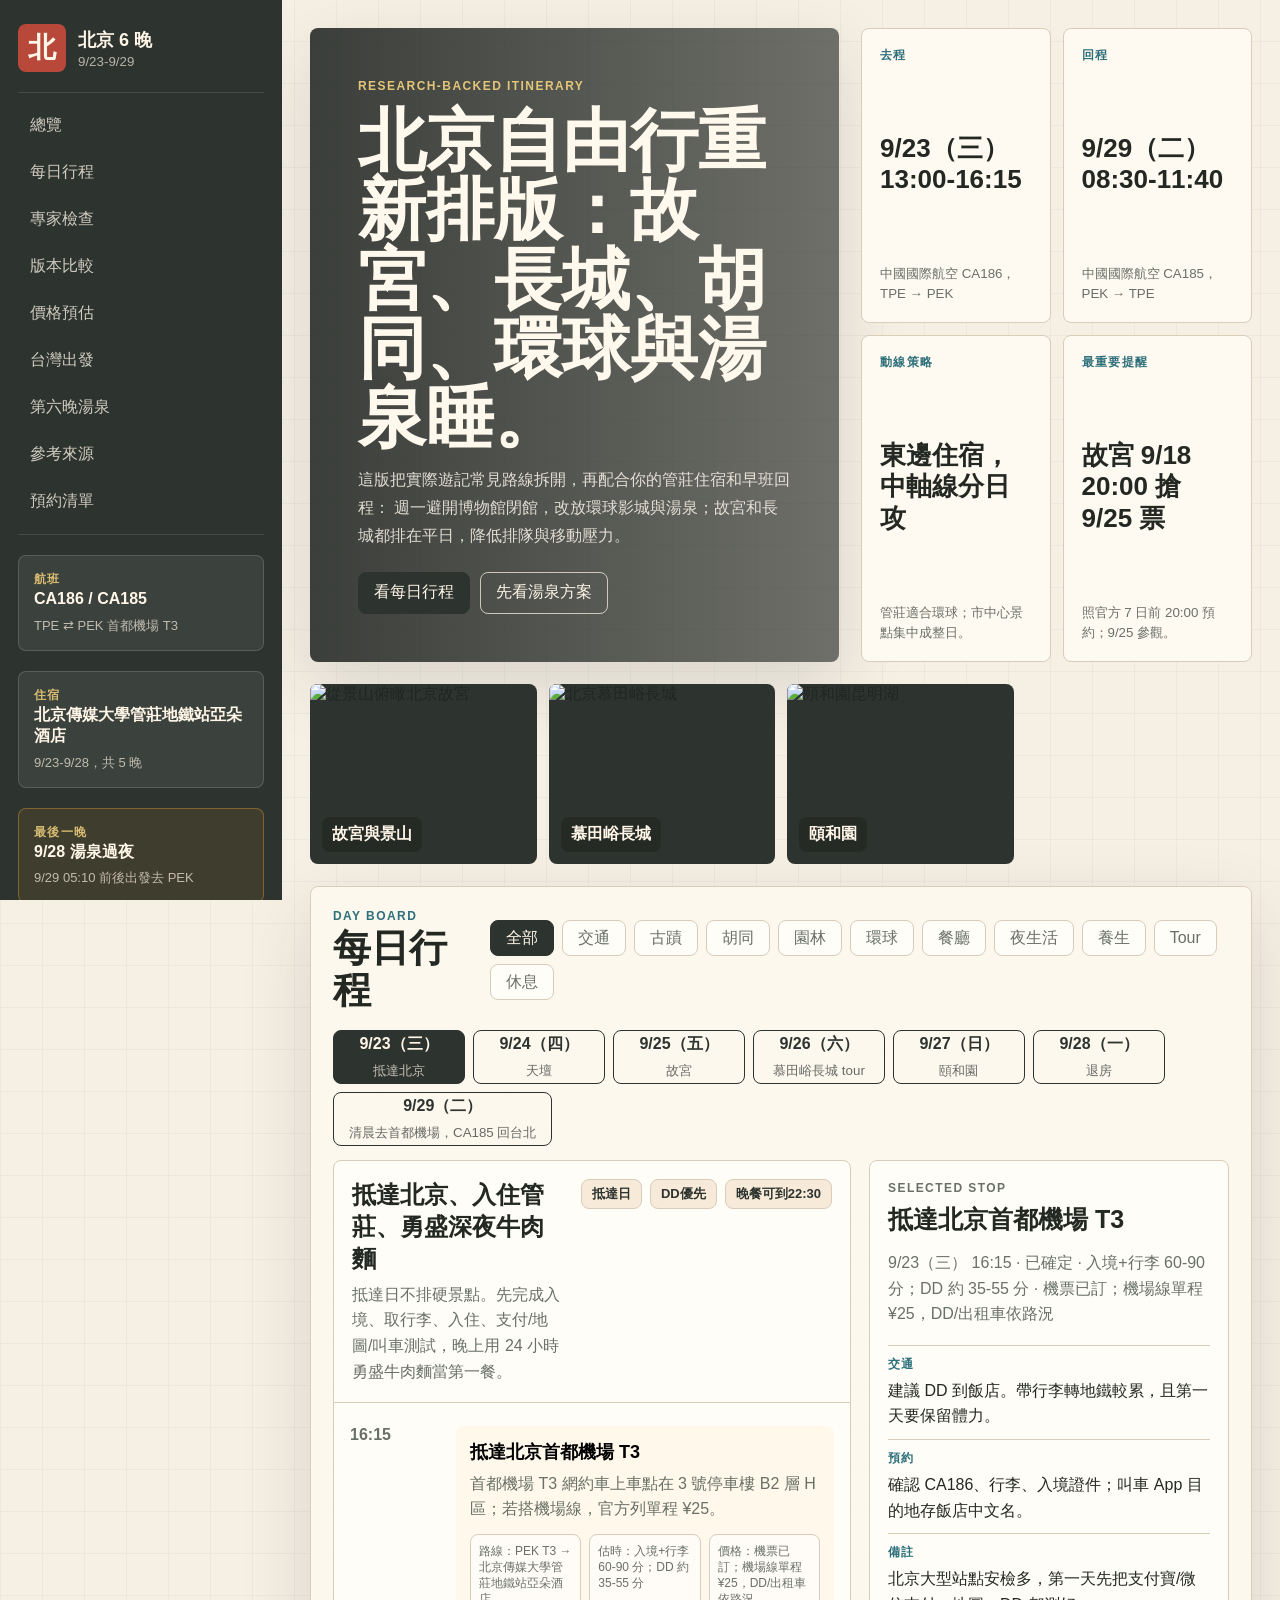
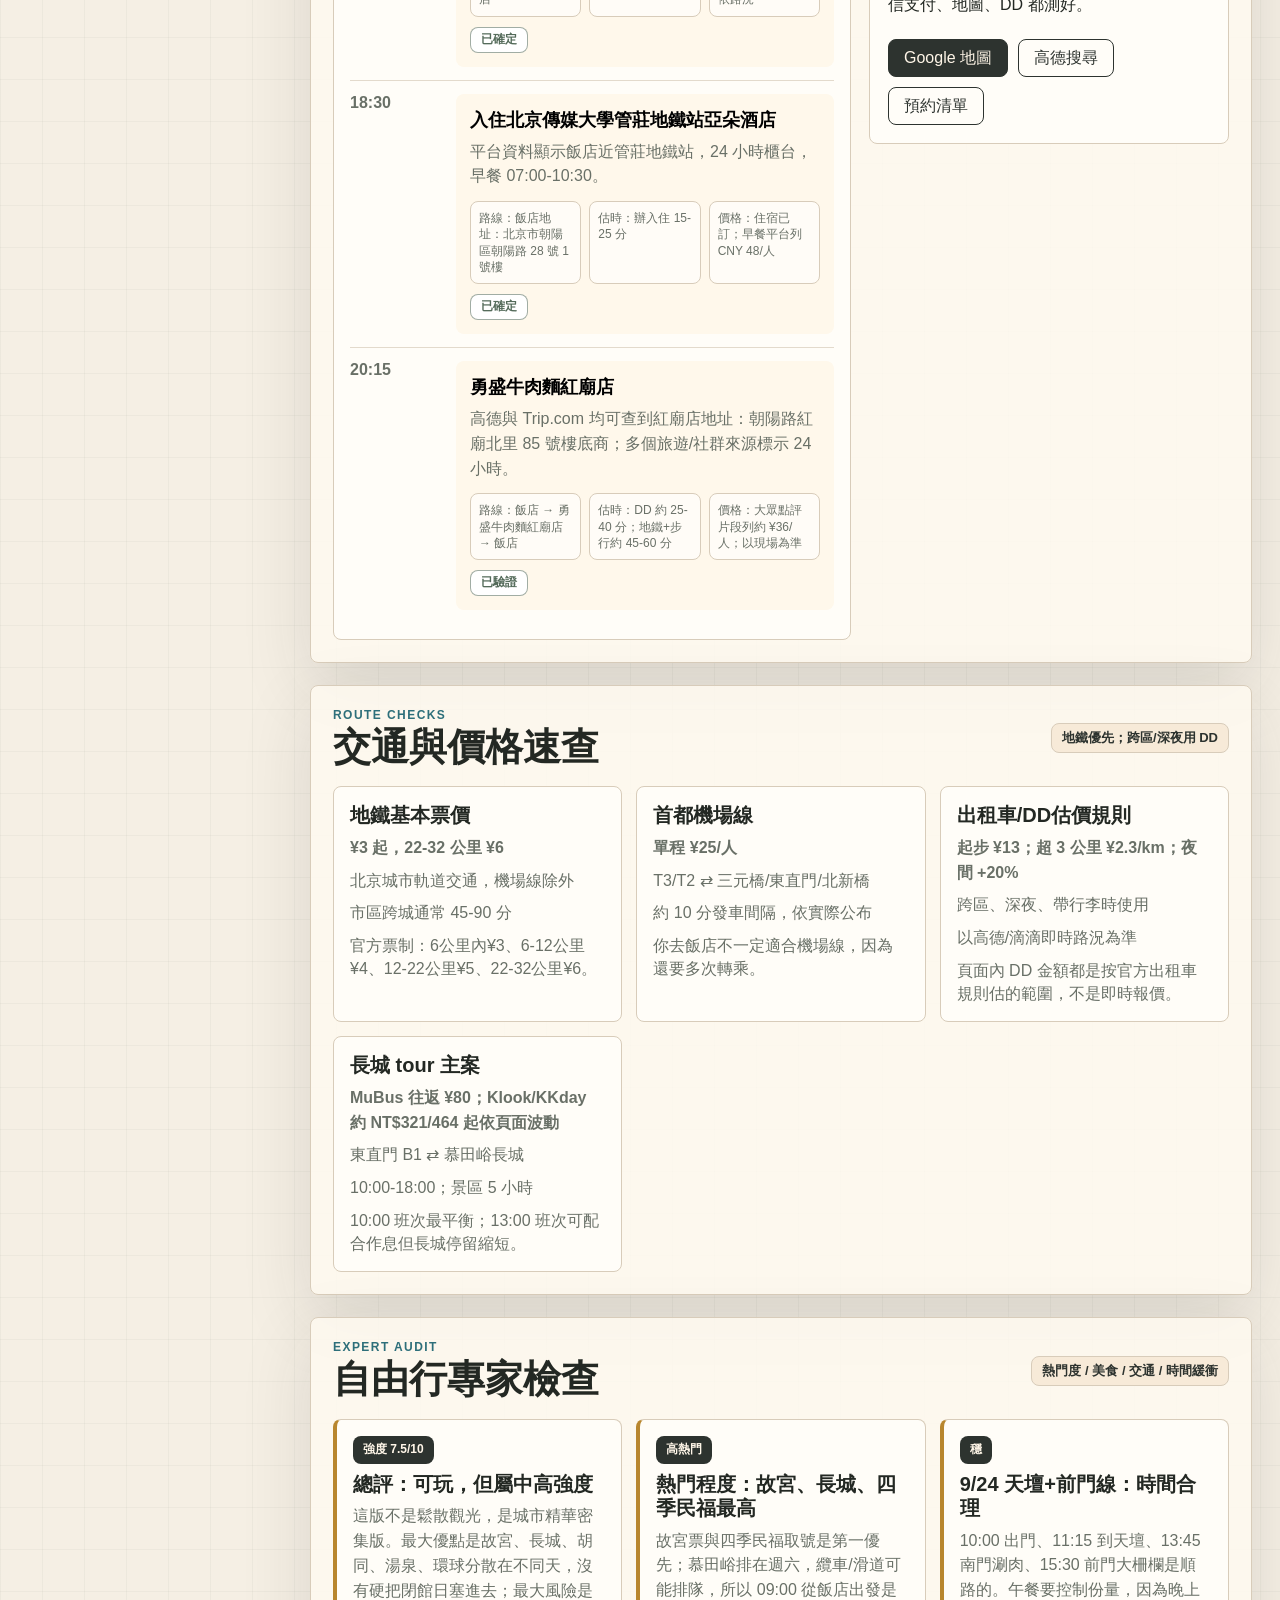
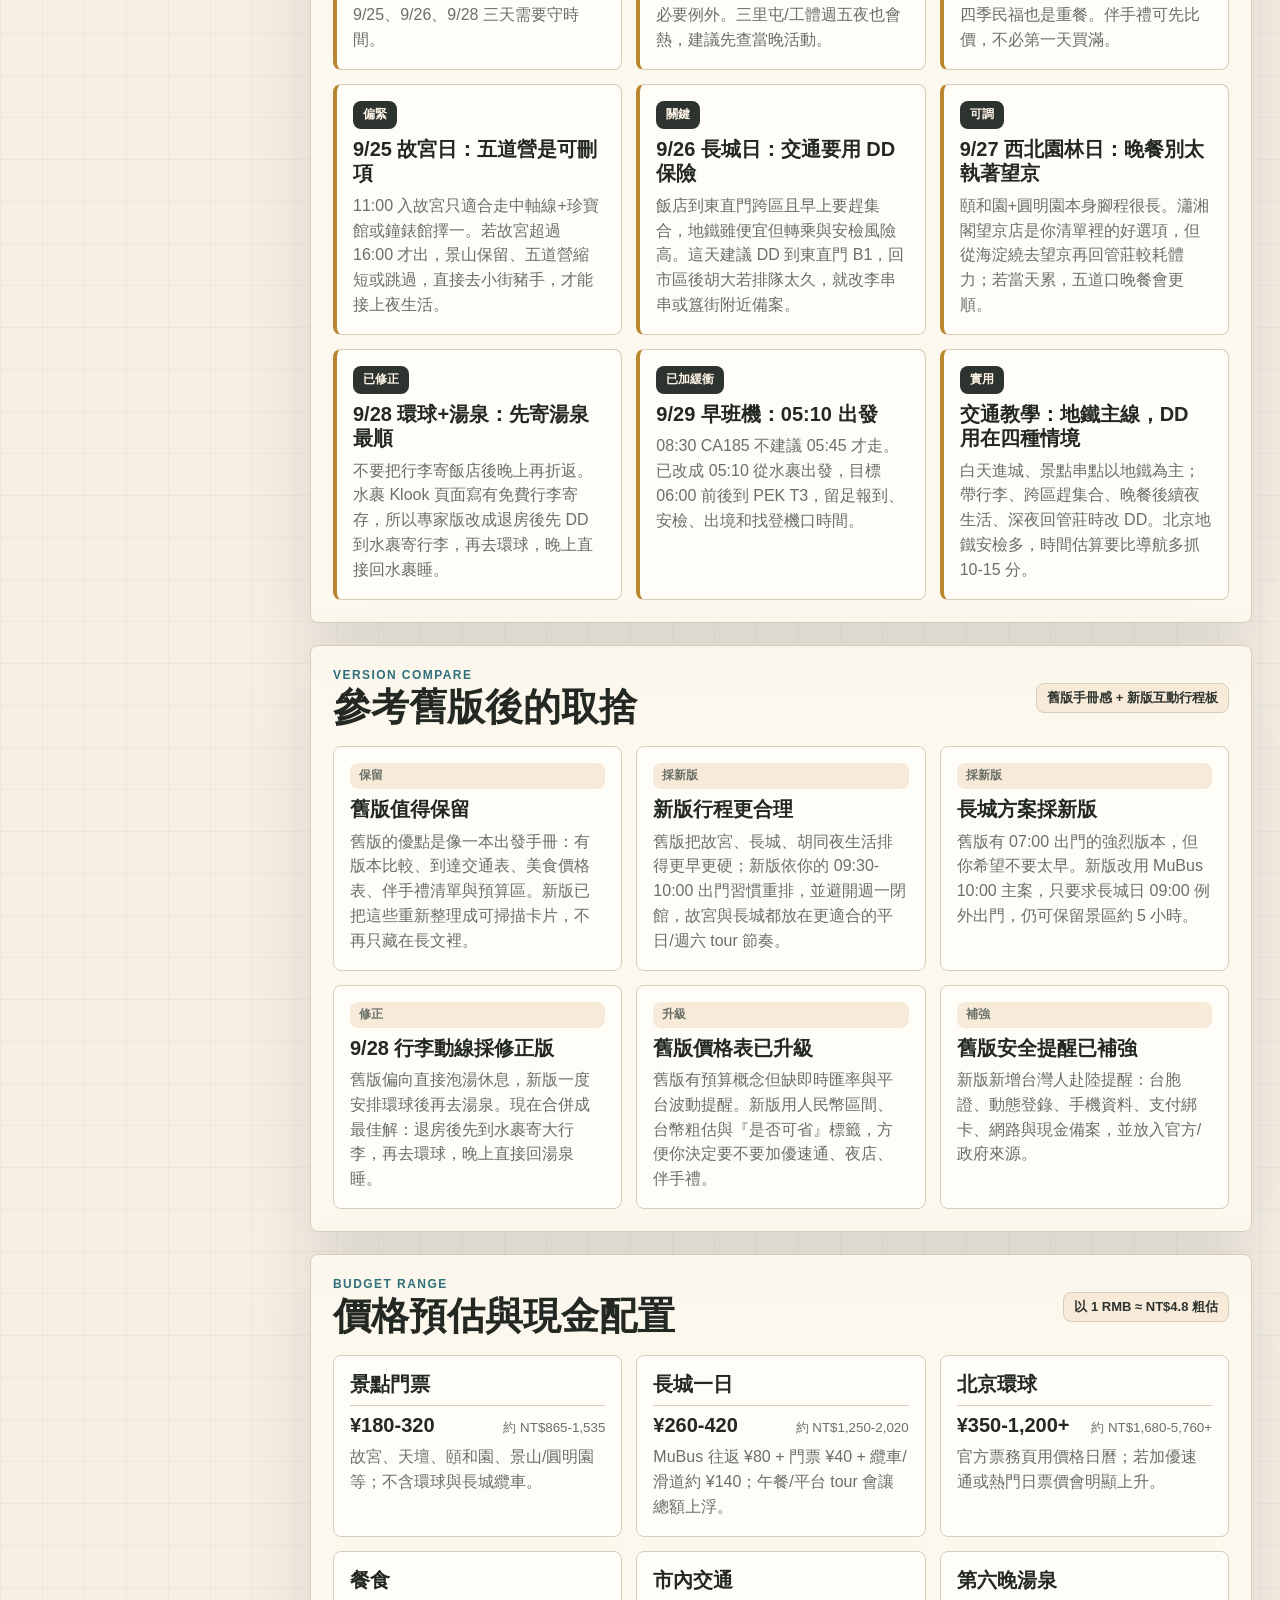
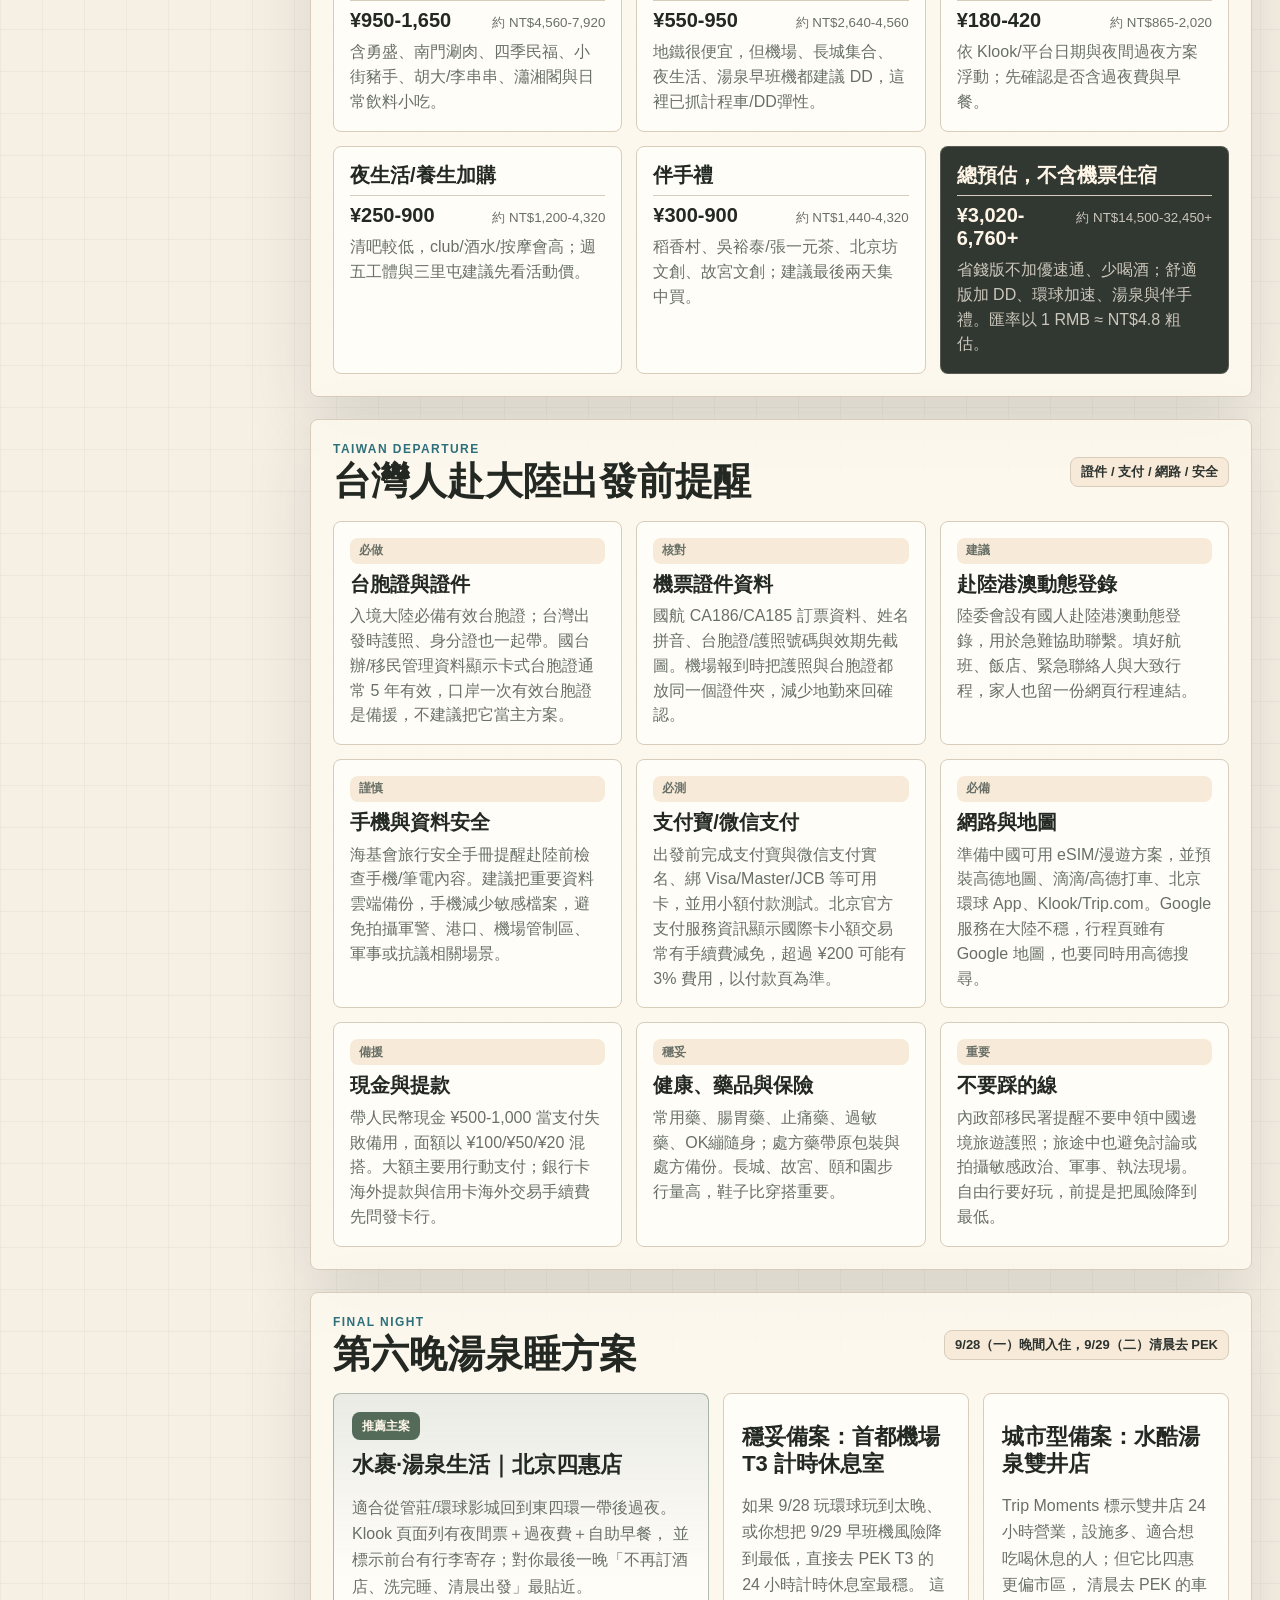
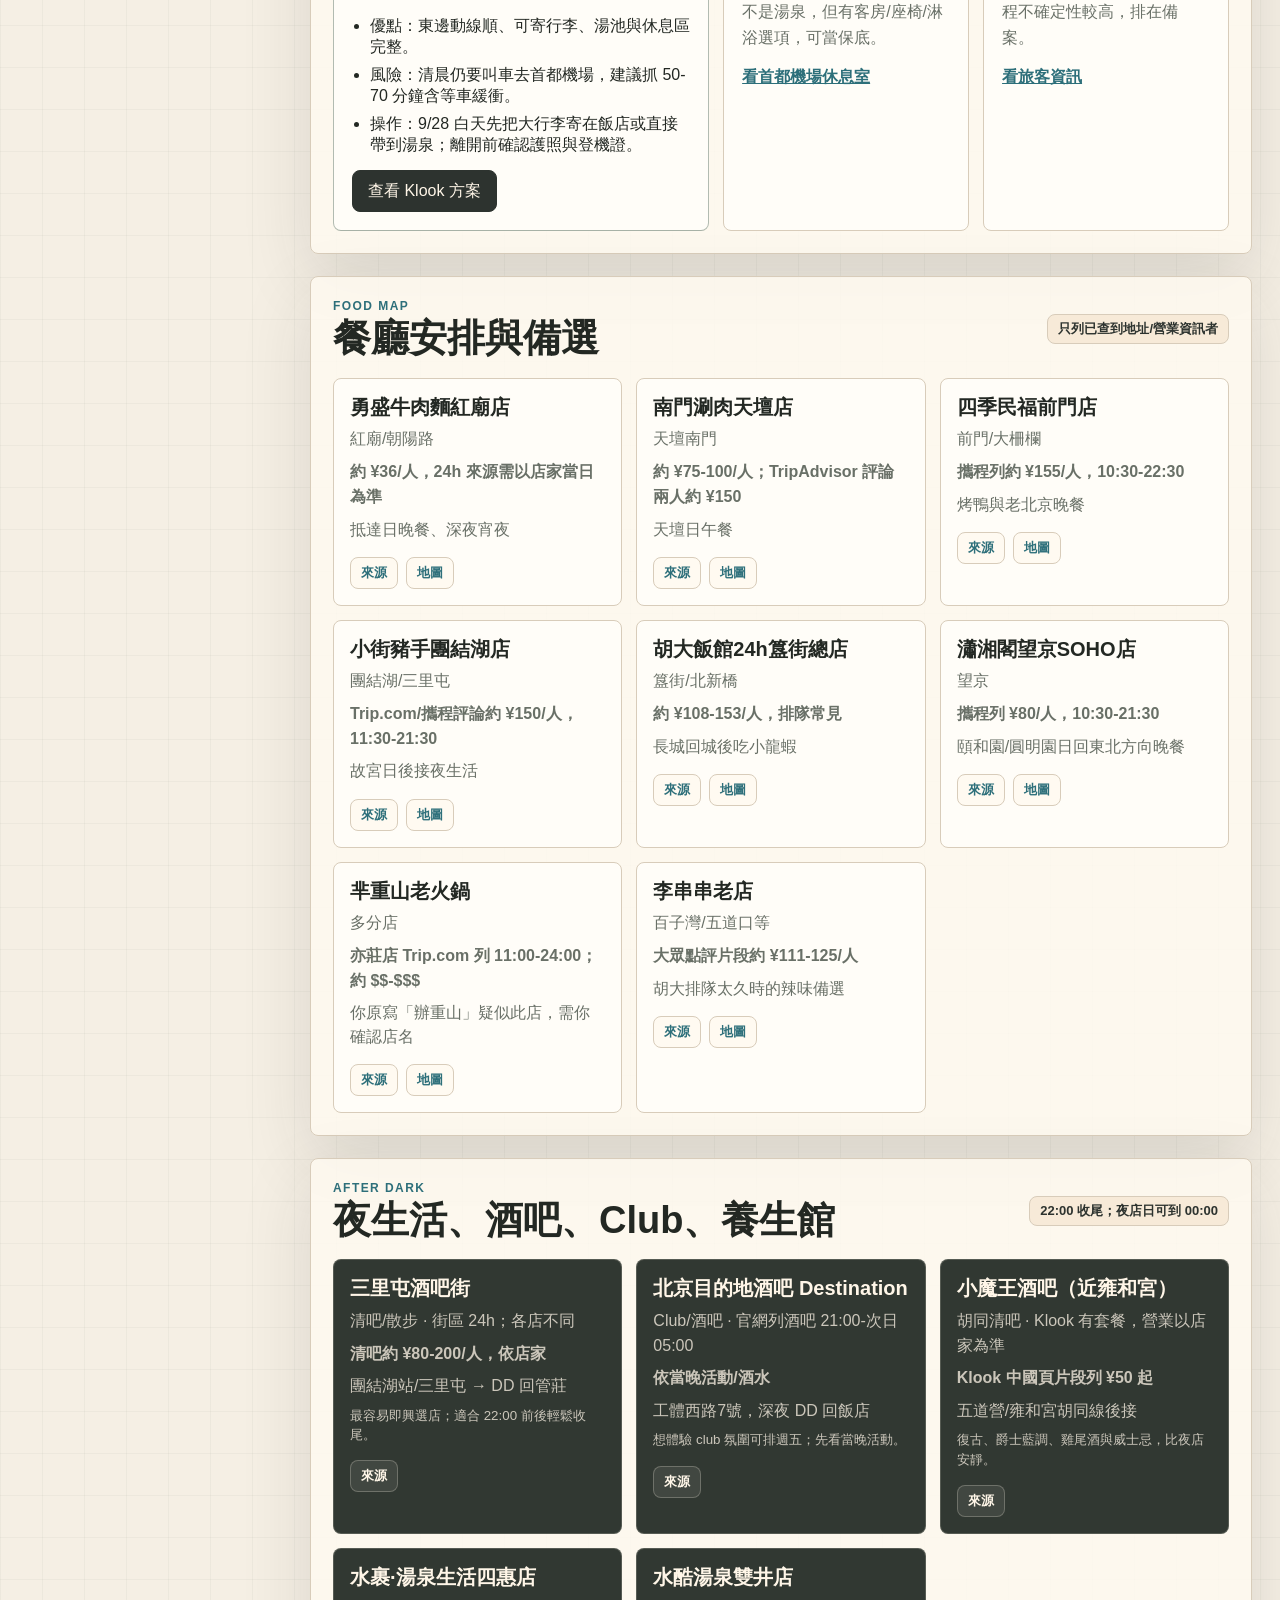
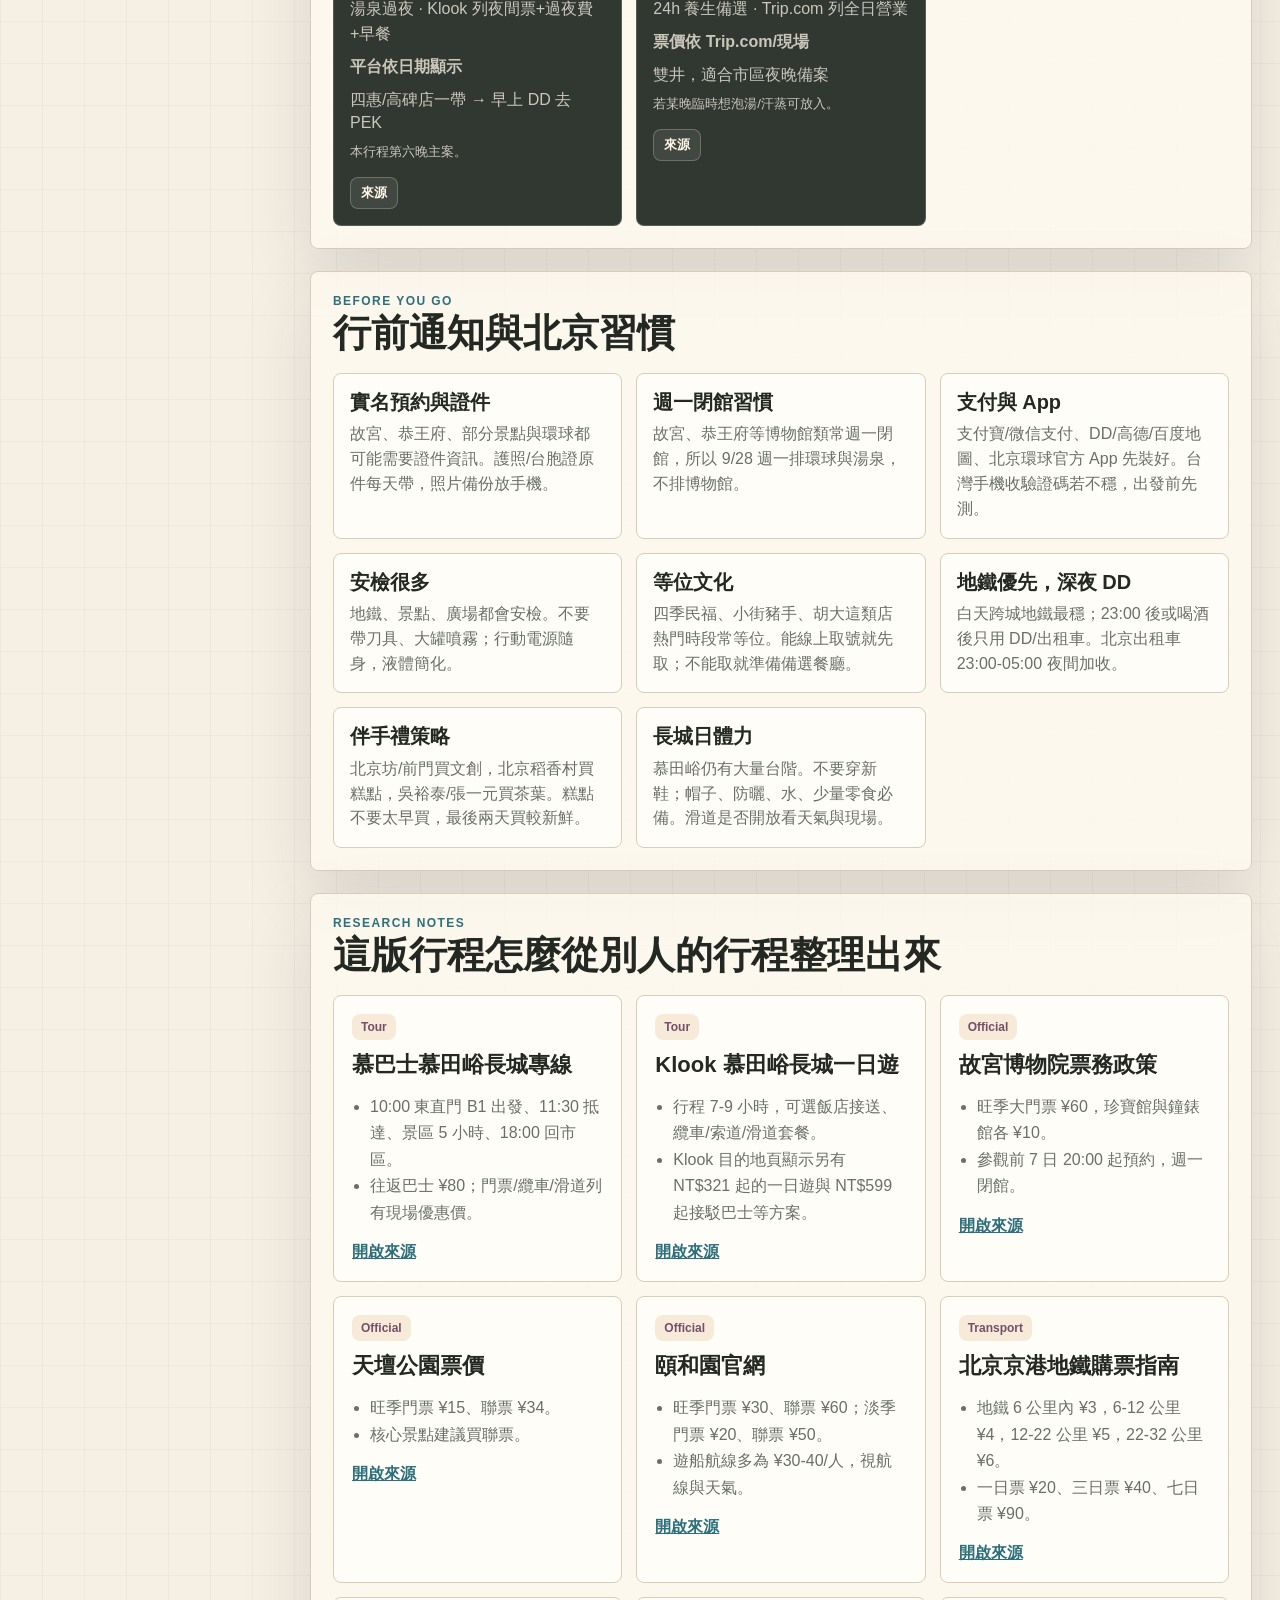
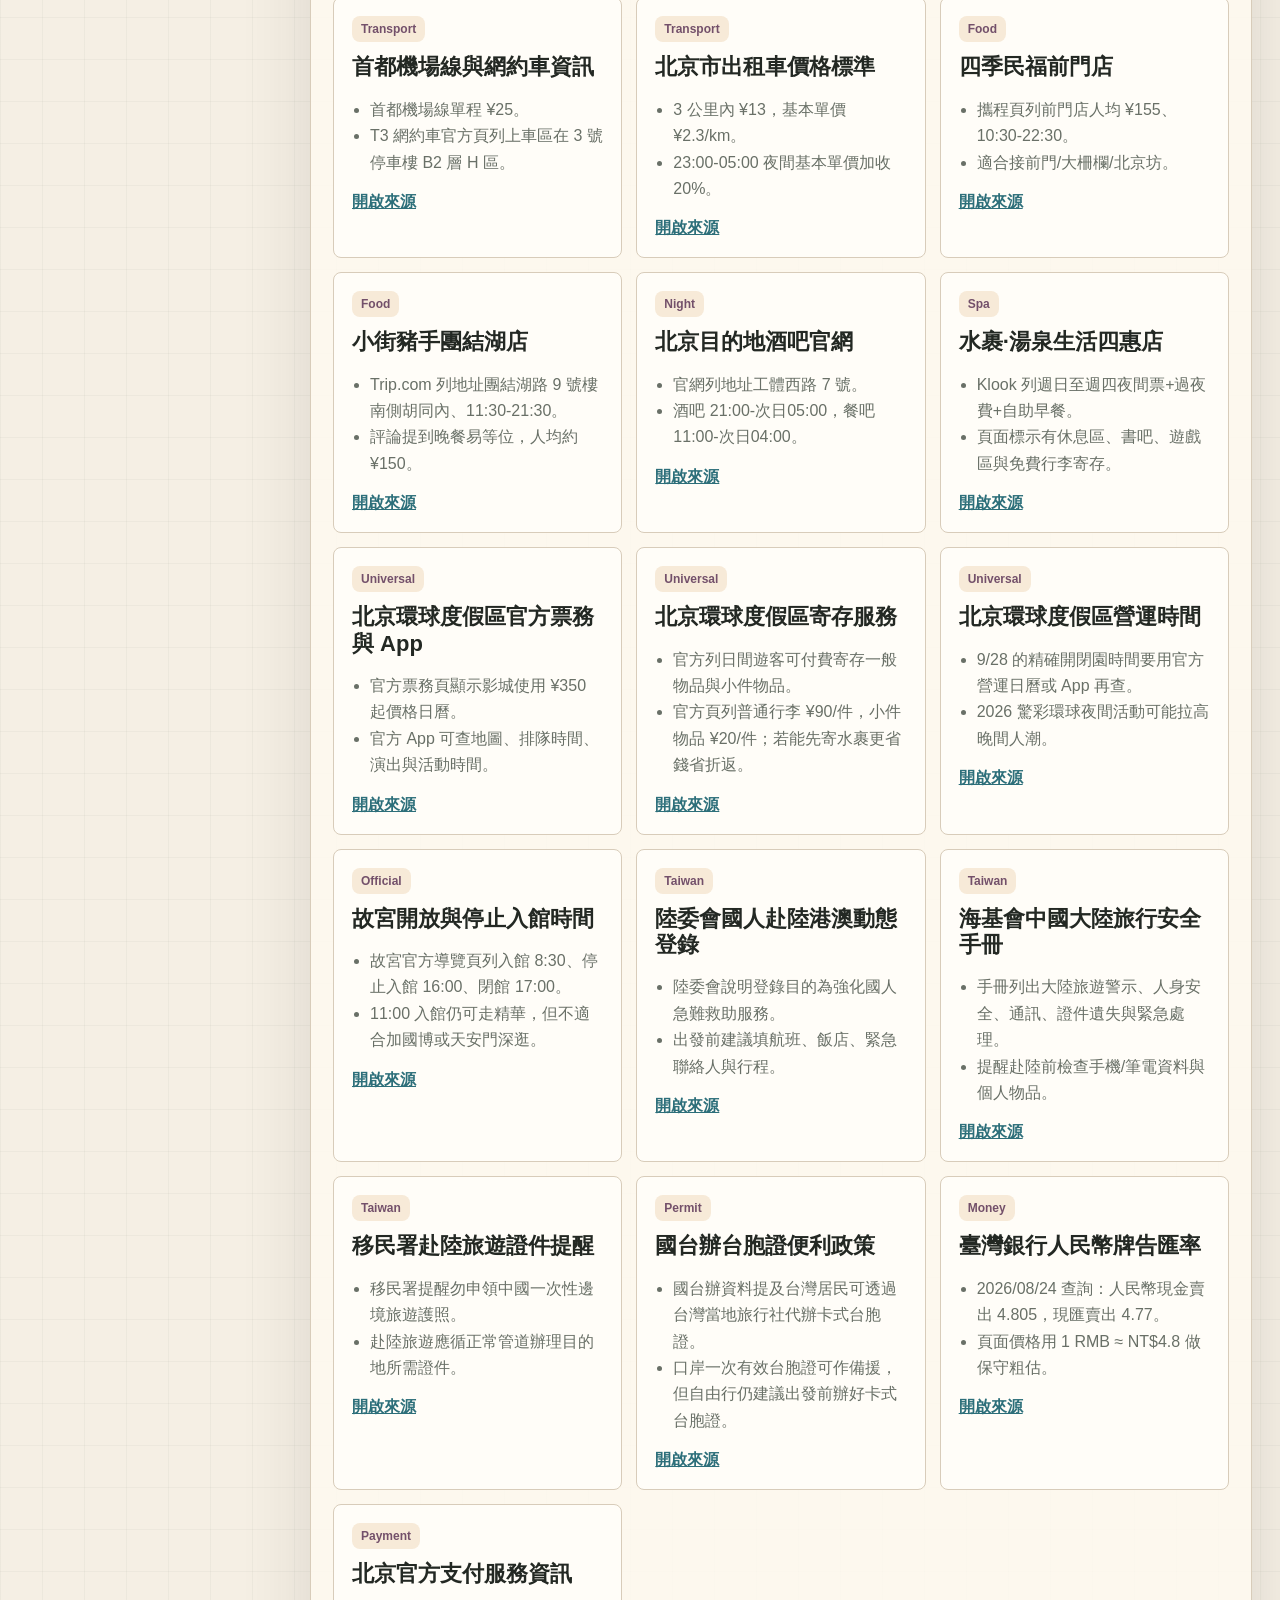
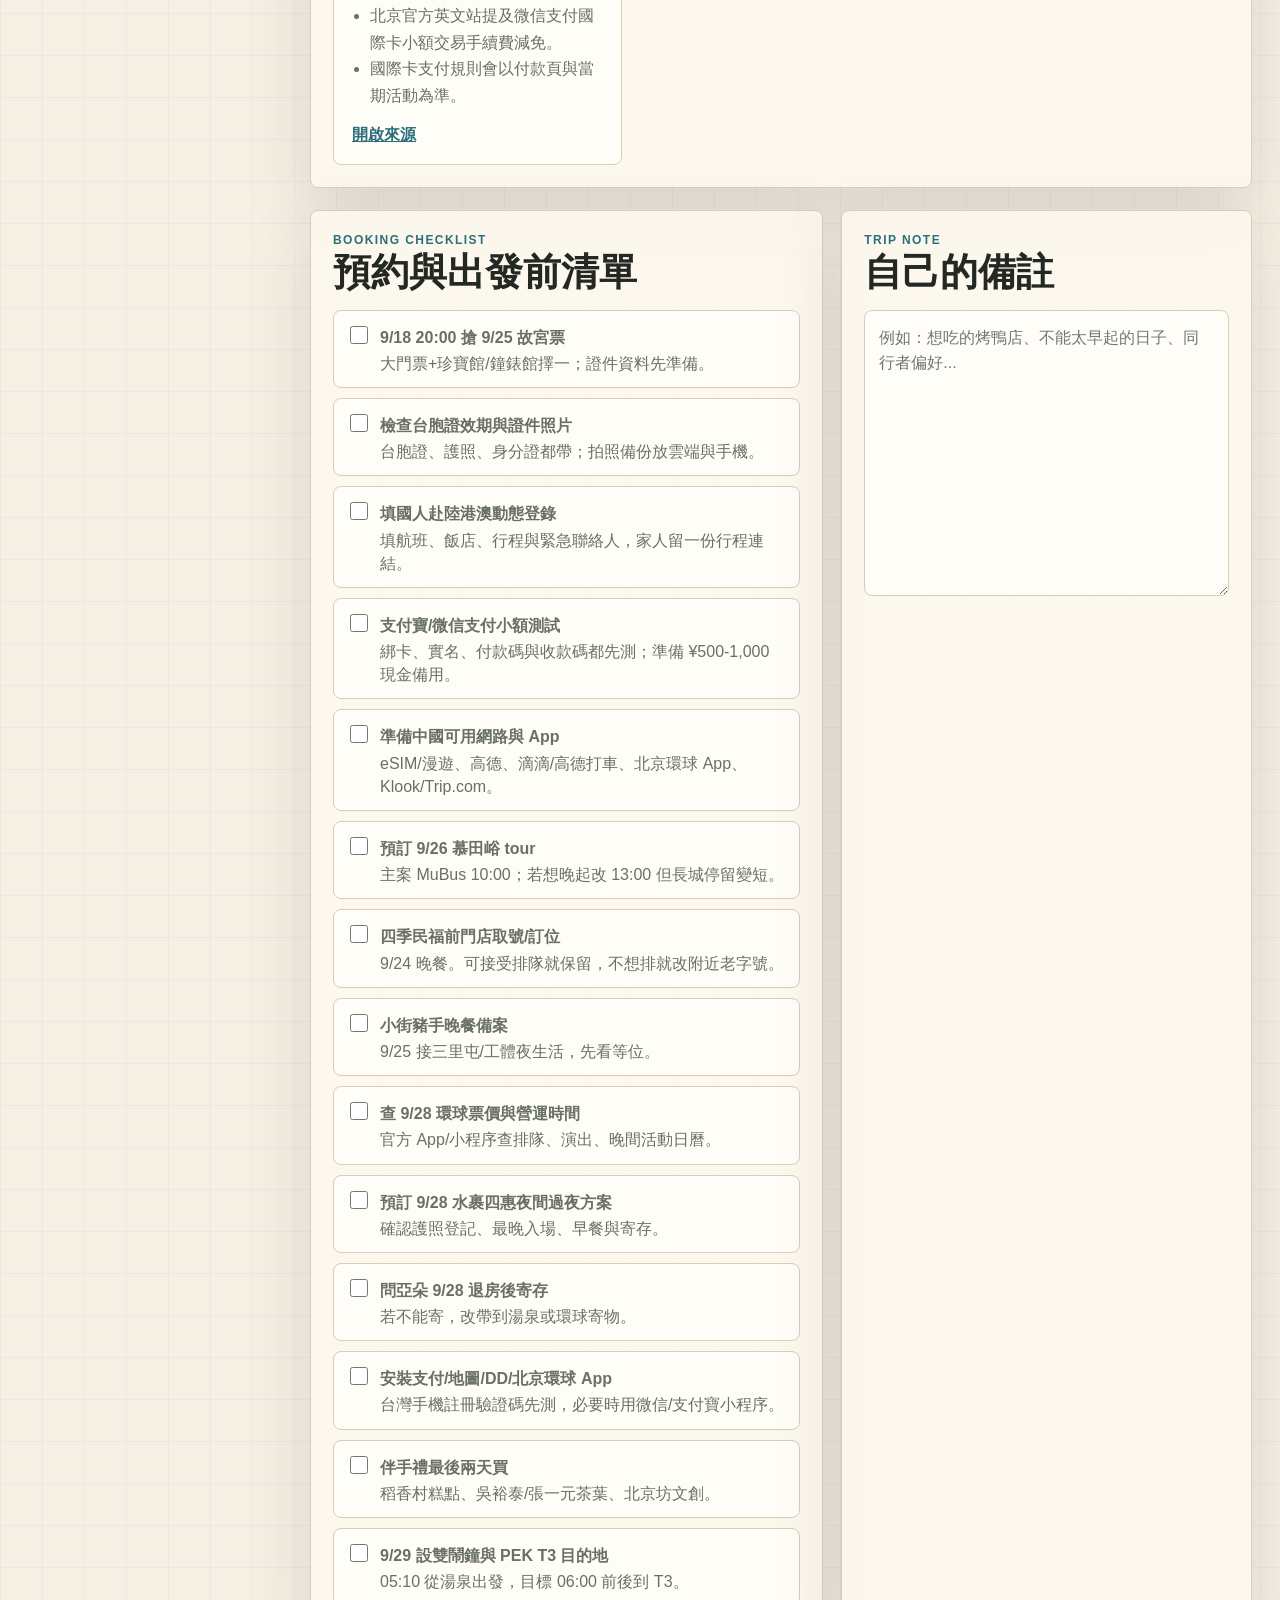
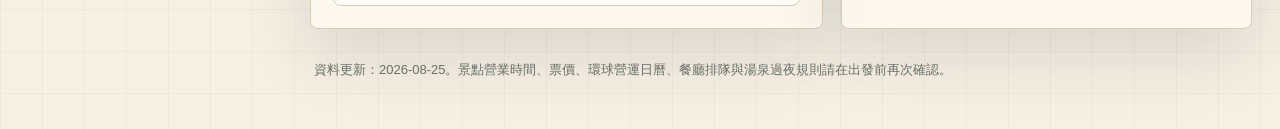
==== beijing/index.html @ fb86bf27 "Publish Beijing 2026 itinerary workbench from AIBO2. Co-authored-by: Cursor <cursoragent@cursor.com>" ====
<!doctype html>
<html lang="zh-Hant">
  <head>
    <meta charset="UTF-8" />
    <meta name="viewport" content="width=device-width, initial-scale=1.0" />
    <meta
      name="description"
      content="2026 北京自由行行程工作台：依照 CA186/CA185 航班、管莊亞朵住宿與第六晚湯泉需求整理。"
    />
    <title>2026 北京自由行行程工作台</title>
    <link
      rel="icon"
      href="data:image/svg+xml,%3Csvg xmlns='http://www.w3.org/2000/svg' viewBox='0 0 64 64'%3E%3Crect width='64' height='64' rx='12' fill='%232d332f'/%3E%3Ctext x='32' y='43' text-anchor='middle' font-size='34' fill='%23f8efe2' font-family='Georgia'%3E北%3C/text%3E%3C/svg%3E"
    />
    <link rel="stylesheet" href="styles.css" />
  </head>
  <body>
    <div class="app-shell">
      <aside class="side-panel" aria-label="旅程總覽">
        <a class="brand" href="#overview" aria-label="回到總覽">
          <span class="brand-mark">北</span>
          <span>
            <strong>北京 6 晚</strong>
            <small>9/23-9/29</small>
          </span>
        </a>

        <nav class="nav-links" aria-label="頁面導覽">
          <a href="#overview">總覽</a>
          <a href="#itinerary">每日行程</a>
          <a href="#audit">專家檢查</a>
          <a href="#compare">版本比較</a>
          <a href="#budget">價格預估</a>
          <a href="#taiwan">台灣出發</a>
          <a href="#bath">第六晚湯泉</a>
          <a href="#sources">參考來源</a>
          <a href="#prep">預約清單</a>
        </nav>

        <section class="mini-card">
          <p class="label">航班</p>
          <strong>CA186 / CA185</strong>
          <span>TPE ⇄ PEK 首都機場 T3</span>
        </section>

        <section class="mini-card">
          <p class="label">住宿</p>
          <strong>北京傳媒大學管莊地鐵站亞朵酒店</strong>
          <span>9/23-9/28，共 5 晚</span>
        </section>

        <section class="mini-card alert">
          <p class="label">最後一晚</p>
          <strong>9/28 湯泉過夜</strong>
          <span>9/29 05:10 前後出發去 PEK</span>
        </section>

        <section class="mini-card">
          <p class="label">作息</p>
          <strong>09:30-10:00 出發</strong>
          <span>長城日因 tour 集合，建議 09:00 例外出門</span>
        </section>
      </aside>

      <main class="workspace">
        <section class="hero-grid" id="overview">
          <div class="hero-copy">
            <p class="eyebrow">Research-backed itinerary</p>
            <h1>北京自由行重新排版：故宮、長城、胡同、環球與湯泉睡。</h1>
            <p>
              這版把實際遊記常見路線拆開，再配合你的管莊住宿和早班回程：
              週一避開博物館閉館，改放環球影城與湯泉；故宮和長城都排在平日，降低排隊與移動壓力。
            </p>
            <div class="hero-actions">
              <a class="button primary" href="#itinerary">看每日行程</a>
              <a class="button ghost" href="#bath">先看湯泉方案</a>
            </div>
          </div>

          <div class="status-board" aria-label="旅行關鍵資訊">
            <article>
              <span class="kicker">去程</span>
              <strong>9/23（三）13:00-16:15</strong>
              <small>中國國際航空 CA186，TPE → PEK</small>
            </article>
            <article>
              <span class="kicker">回程</span>
              <strong>9/29（二）08:30-11:40</strong>
              <small>中國國際航空 CA185，PEK → TPE</small>
            </article>
            <article>
              <span class="kicker">動線策略</span>
              <strong>東邊住宿，中軸線分日攻</strong>
              <small>管莊適合環球；市中心景點集中成整日。</small>
            </article>
            <article>
              <span class="kicker">最重要提醒</span>
              <strong>故宮 9/18 20:00 搶 9/25 票</strong>
              <small>照官方 7 日前 20:00 預約；9/25 參觀。</small>
            </article>
          </div>
        </section>

        <section class="photo-strip" aria-label="行程主題照片">
          <figure>
            <img
              src="https://commons.wikimedia.org/wiki/Special:FilePath/Forbidden%20City%2C%20as%20viewed%20from%20Jingshan.jpg?width=900"
              alt="從景山俯瞰北京故宮"
            />
            <figcaption>故宮與景山</figcaption>
          </figure>
          <figure>
            <img
              src="https://commons.wikimedia.org/wiki/Special:FilePath/Mutianyu%20Great%20Wall%2C%20Beijing%2C%20China%20%289762365735%29.jpg?width=900"
              alt="北京慕田峪長城"
            />
            <figcaption>慕田峪長城</figcaption>
          </figure>
          <figure>
            <img
              src="https://commons.wikimedia.org/wiki/Special:FilePath/Kunming%20Lake%20%28Summer%20Palace%2C%20Beijing%29%20in%20summer.JPG?width=900"
              alt="頤和園昆明湖"
            />
            <figcaption>頤和園</figcaption>
          </figure>
          <figure>
            <img
              src="https://commons.wikimedia.org/wiki/Special:FilePath/Universal%20Studios%20Beijing%20banner.jpg?width=900"
              onerror="this.closest('figure').remove()"
              alt="北京環球影城入口"
            />
            <figcaption>北京環球</figcaption>
          </figure>
        </section>

        <section class="planner-layout" id="itinerary">
          <div class="section-heading">
            <div>
              <p class="eyebrow">Day board</p>
              <h2>每日行程</h2>
            </div>
            <div class="filter-row" aria-label="行程分類篩選">
              <button class="filter-chip active" type="button" data-filter="all">全部</button>
              <button class="filter-chip" type="button" data-filter="transport">交通</button>
              <button class="filter-chip" type="button" data-filter="heritage">古蹟</button>
              <button class="filter-chip" type="button" data-filter="hutong">胡同</button>
              <button class="filter-chip" type="button" data-filter="park">園林</button>
              <button class="filter-chip" type="button" data-filter="theme">環球</button>
              <button class="filter-chip" type="button" data-filter="food">餐廳</button>
              <button class="filter-chip" type="button" data-filter="night">夜生活</button>
              <button class="filter-chip" type="button" data-filter="wellness">養生</button>
              <button class="filter-chip" type="button" data-filter="tour">Tour</button>
              <button class="filter-chip" type="button" data-filter="rest">休息</button>
            </div>
          </div>

          <div class="day-tabs" id="dayTabs" role="tablist" aria-label="選擇日期"></div>

          <div class="planner-grid">
            <section class="timeline-panel" aria-live="polite">
              <div class="day-summary" id="daySummary"></div>
              <div class="timeline" id="timeline"></div>
            </section>

            <aside class="inspector" aria-label="行程細節">
              <p class="eyebrow">Selected stop</p>
              <h3 id="detailTitle">選一個行程點</h3>
              <p id="detailMeta"></p>
              <dl class="detail-list">
                <div>
                  <dt>交通</dt>
                  <dd id="detailTransit">-</dd>
                </div>
                <div>
                  <dt>預約</dt>
                  <dd id="detailBooking">-</dd>
                </div>
                <div>
                  <dt>備註</dt>
                  <dd id="detailNote">-</dd>
                </div>
              </dl>
              <div class="detail-actions" id="detailActions"></div>
            </aside>
          </div>
        </section>

        <section class="route-section" id="routes">
          <div class="section-heading">
            <div>
              <p class="eyebrow">Route checks</p>
              <h2>交通與價格速查</h2>
            </div>
            <span class="soft-badge">地鐵優先；跨區/深夜用 DD</span>
          </div>
          <div class="route-grid" id="routeGrid"></div>
        </section>

        <section class="audit-section" id="audit">
          <div class="section-heading">
            <div>
              <p class="eyebrow">Expert audit</p>
              <h2>自由行專家檢查</h2>
            </div>
            <span class="soft-badge">熱門度 / 美食 / 交通 / 時間緩衝</span>
          </div>
          <div class="audit-grid" id="auditGrid"></div>
        </section>

        <section class="compare-section" id="compare">
          <div class="section-heading">
            <div>
              <p class="eyebrow">Version compare</p>
              <h2>參考舊版後的取捨</h2>
            </div>
            <span class="soft-badge">舊版手冊感 + 新版互動行程板</span>
          </div>
          <div class="compare-grid" id="compareGrid"></div>
        </section>

        <section class="budget-section" id="budget">
          <div class="section-heading">
            <div>
              <p class="eyebrow">Budget range</p>
              <h2>價格預估與現金配置</h2>
            </div>
            <span class="soft-badge">以 1 RMB ≈ NT$4.8 粗估</span>
          </div>
          <div class="budget-grid" id="budgetGrid"></div>
        </section>

        <section class="taiwan-section" id="taiwan">
          <div class="section-heading">
            <div>
              <p class="eyebrow">Taiwan departure</p>
              <h2>台灣人赴大陸出發前提醒</h2>
            </div>
            <span class="soft-badge">證件 / 支付 / 網路 / 安全</span>
          </div>
          <div class="taiwan-grid" id="taiwanGrid"></div>
        </section>

        <section class="bath-section" id="bath">
          <div class="section-heading">
            <div>
              <p class="eyebrow">Final night</p>
              <h2>第六晚湯泉睡方案</h2>
            </div>
            <span class="soft-badge">9/28（一）晚間入住，9/29（二）清晨去 PEK</span>
          </div>

          <div class="bath-grid">
            <article class="recommend-card">
              <span class="recommend-label">推薦主案</span>
              <h3>水裹·湯泉生活｜北京四惠店</h3>
              <p>
                適合從管莊/環球影城回到東四環一帶後過夜。Klook 頁面列有夜間票＋過夜費＋自助早餐，
                並標示前台有行李寄存；對你最後一晚「不再訂酒店、洗完睡、清晨出發」最貼近。
              </p>
              <ul class="clean-list">
                <li>優點：東邊動線順、可寄行李、湯池與休息區完整。</li>
                <li>風險：清晨仍要叫車去首都機場，建議抓 50-70 分鐘含等車緩衝。</li>
                <li>操作：9/28 白天先把大行李寄在飯店或直接帶到湯泉；離開前確認護照與登機證。</li>
              </ul>
              <a class="button primary" href="https://www.klook.com/zh-TW/activity/138965-water-wrap-soup-spa-life-beijing-gaobeidian/" target="_blank" rel="noopener noreferrer">
                查看 Klook 方案
              </a>
            </article>

            <article class="option-card">
              <h3>穩妥備案：首都機場 T3 計時休息室</h3>
              <p>
                如果 9/28 玩環球玩到太晚、或你想把 9/29 早班機風險降到最低，直接去 PEK T3 的 24 小時計時休息室最穩。
                這不是湯泉，但有客房/座椅/淋浴選項，可當保底。
              </p>
              <a href="https://www.bcia.com.cn/ssjfwxqy/10525/10525_e8c8a309d7e347fb901d7d7e637410f8.html" target="_blank" rel="noopener noreferrer">看首都機場休息室</a>
            </article>

            <article class="option-card">
              <h3>城市型備案：水酷湯泉雙井店</h3>
              <p>
                Trip Moments 標示雙井店 24 小時營業，設施多、適合想吃喝休息的人；但它比四惠更偏市區，
                清晨去 PEK 的車程不確定性較高，排在備案。
              </p>
              <a href="https://hk.trip.com/moments/poi-shuiku-hot-spring-139042174/" target="_blank" rel="noopener noreferrer">看旅客資訊</a>
            </article>
          </div>
        </section>

        <section class="food-section" id="food">
          <div class="section-heading">
            <div>
              <p class="eyebrow">Food map</p>
              <h2>餐廳安排與備選</h2>
            </div>
            <span class="soft-badge">只列已查到地址/營業資訊者</span>
          </div>
          <div class="food-grid" id="foodGrid"></div>
        </section>

        <section class="night-section" id="night">
          <div class="section-heading">
            <div>
              <p class="eyebrow">After dark</p>
              <h2>夜生活、酒吧、Club、養生館</h2>
            </div>
            <span class="soft-badge">22:00 收尾；夜店日可到 00:00</span>
          </div>
          <div class="night-grid" id="nightGrid"></div>
        </section>

        <section class="tips-section" id="tips">
          <div class="section-heading">
            <div>
              <p class="eyebrow">Before you go</p>
              <h2>行前通知與北京習慣</h2>
            </div>
          </div>
          <div class="tips-grid" id="tipsGrid"></div>
        </section>

        <section class="source-section" id="sources">
          <div class="section-heading">
            <div>
              <p class="eyebrow">Research notes</p>
              <h2>這版行程怎麼從別人的行程整理出來</h2>
            </div>
          </div>
          <div class="source-grid" id="sourceGrid"></div>
        </section>

        <section class="prep-grid" id="prep">
          <div class="prep-card">
            <p class="eyebrow">Booking checklist</p>
            <h2>預約與出發前清單</h2>
            <div class="checklist" id="checklist"></div>
          </div>

          <div class="prep-card">
            <p class="eyebrow">Trip note</p>
            <h2>自己的備註</h2>
            <textarea id="tripNotes" rows="10" placeholder="例如：想吃的烤鴨店、不能太早起的日子、同行者偏好..."></textarea>
          </div>
        </section>

        <footer class="page-footer">
          <span>資料更新：2026-08-25。景點營業時間、票價、環球營運日曆、餐廳排隊與湯泉過夜規則請在出發前再次確認。</span>
        </footer>
      </main>
    </div>

    <script src="script.js"></script>
  </body>
</html>
---- beijing/styles.css ----
:root {
  --ink: #232823;
  --muted: #697067;
  --paper: #f5efe4;
  --panel: #fffaf1;
  --panel-strong: #f7ead8;
  --line: #d8ccba;
  --charcoal: #2d332f;
  --cypress: #546b5a;
  --lake: #2d6f7a;
  --brick: #b8493a;
  --gold: #b8862e;
  --plum: #73506a;
  --shadow: 0 24px 70px rgba(35, 40, 35, 0.13);
  --radius: 8px;
}

* {
  box-sizing: border-box;
}

html {
  scroll-behavior: smooth;
}

body {
  margin: 0;
  color: var(--ink);
  background:
    linear-gradient(90deg, rgba(45, 51, 47, 0.04) 1px, transparent 1px) 0 0 / 42px 42px,
    linear-gradient(0deg, rgba(45, 51, 47, 0.04) 1px, transparent 1px) 0 0 / 42px 42px,
    var(--paper);
  font-family: "Segoe UI", "Noto Sans TC", "Microsoft JhengHei", sans-serif;
}

button,
textarea {
  font: inherit;
}

a {
  color: inherit;
}

img {
  display: block;
  width: 100%;
}

.app-shell {
  display: grid;
  grid-template-columns: 282px minmax(0, 1fr);
  min-height: 100vh;
}

.side-panel {
  position: sticky;
  top: 0;
  height: 100vh;
  padding: 24px 18px;
  background: var(--charcoal);
  color: #fff6e8;
  display: flex;
  flex-direction: column;
  gap: 20px;
  overflow: auto;
}

.brand {
  display: flex;
  align-items: center;
  gap: 12px;
  text-decoration: none;
}

.brand-mark {
  width: 48px;
  height: 48px;
  display: grid;
  place-items: center;
  border-radius: var(--radius);
  background: var(--brick);
  font-family: Georgia, serif;
  font-size: 28px;
  font-weight: 700;
}

.brand strong,
.brand small {
  display: block;
}

.brand strong {
  font-size: 18px;
}

.brand small {
  color: rgba(255, 246, 232, 0.66);
  margin-top: 2px;
}

.nav-links {
  display: grid;
  gap: 6px;
  padding: 12px 0;
  border-top: 1px solid rgba(255, 246, 232, 0.13);
  border-bottom: 1px solid rgba(255, 246, 232, 0.13);
}

.nav-links a {
  text-decoration: none;
  color: rgba(255, 246, 232, 0.78);
  padding: 10px 12px;
  border-radius: var(--radius);
}

.nav-links a:hover {
  background: rgba(255, 246, 232, 0.08);
  color: #fff6e8;
}

.mini-card {
  border: 1px solid rgba(255, 246, 232, 0.16);
  background: rgba(255, 246, 232, 0.07);
  border-radius: var(--radius);
  padding: 15px;
}

.mini-card.alert {
  border-color: rgba(184, 134, 46, 0.55);
  background: rgba(184, 134, 46, 0.13);
}

.mini-card strong,
.mini-card span {
  display: block;
}

.mini-card strong {
  line-height: 1.35;
}

.mini-card span {
  color: rgba(255, 246, 232, 0.68);
  margin-top: 7px;
  font-size: 13px;
}

.label,
.eyebrow,
.kicker {
  margin: 0;
  color: var(--lake);
  font-size: 12px;
  font-weight: 800;
  letter-spacing: 0.12em;
  text-transform: uppercase;
}

.side-panel .label,
.side-panel .kicker {
  color: #d8bc71;
}

.workspace {
  padding: 28px;
  display: grid;
  gap: 22px;
}

.hero-grid {
  display: grid;
  grid-template-columns: minmax(0, 1.15fr) minmax(320px, 0.85fr);
  gap: 22px;
  align-items: stretch;
  scroll-margin-top: 20px;
}

.hero-copy {
  min-height: 430px;
  padding: clamp(26px, 4vw, 48px);
  border-radius: var(--radius);
  color: #fff8ed;
  background:
    linear-gradient(90deg, rgba(28, 33, 30, 0.86), rgba(28, 33, 30, 0.62)),
    url("https://commons.wikimedia.org/wiki/Special:FilePath/The%20Forbidden%20City%20-%20View%20from%20Coal%20Hill.jpg?width=1600") center / cover;
  display: flex;
  flex-direction: column;
  justify-content: flex-end;
  box-shadow: var(--shadow);
}

.hero-copy .eyebrow {
  color: #e4c678;
}

.hero-copy h1 {
  margin: 10px 0 12px;
  max-width: 820px;
  font-family: Georgia, "Times New Roman", serif;
  font-size: clamp(34px, 5.4vw, 68px);
  line-height: 1.02;
  letter-spacing: 0;
}

.hero-copy p {
  max-width: 760px;
  margin: 0;
  color: rgba(255, 248, 237, 0.84);
  line-height: 1.75;
}

.hero-actions,
.detail-actions {
  display: flex;
  flex-wrap: wrap;
  gap: 10px;
  margin-top: 22px;
}

.button,
.filter-chip,
.day-tab {
  display: inline-flex;
  justify-content: center;
  align-items: center;
  min-height: 42px;
  border: 1px solid var(--charcoal);
  border-radius: var(--radius);
  padding: 0 15px;
  text-decoration: none;
  background: transparent;
  color: var(--charcoal);
  cursor: pointer;
}

.button.primary {
  color: #fff6e8;
  background: var(--charcoal);
}

.button.ghost {
  color: #fff6e8;
  border-color: rgba(255, 246, 232, 0.72);
}

.status-board {
  display: grid;
  grid-template-columns: repeat(2, minmax(0, 1fr));
  gap: 12px;
}

.status-board article {
  min-height: 150px;
  padding: 18px;
  border: 1px solid var(--line);
  border-radius: var(--radius);
  background: var(--panel);
  display: flex;
  flex-direction: column;
  justify-content: space-between;
}

.status-board strong {
  display: block;
  font-size: clamp(18px, 2.5vw, 26px);
  line-height: 1.2;
}

.status-board small {
  color: var(--muted);
  line-height: 1.5;
}

.photo-strip {
  display: grid;
  grid-template-columns: repeat(4, minmax(0, 1fr));
  gap: 12px;
}

.photo-strip figure {
  position: relative;
  margin: 0;
  min-height: 180px;
  overflow: hidden;
  border-radius: var(--radius);
  background: var(--charcoal);
}

.photo-strip img {
  height: 100%;
  min-height: 180px;
  object-fit: cover;
  filter: saturate(0.94) contrast(1.03);
}

.photo-strip figcaption {
  position: absolute;
  left: 12px;
  bottom: 12px;
  padding: 7px 10px;
  border-radius: var(--radius);
  background: rgba(35, 40, 35, 0.78);
  color: #fff6e8;
  font-weight: 700;
}

.planner-layout,
.bath-section,
.source-section,
.food-section,
.night-section,
.tips-section,
.route-section,
.audit-section,
.compare-section,
.budget-section,
.taiwan-section,
.prep-card {
  border: 1px solid var(--line);
  border-radius: var(--radius);
  background: rgba(255, 250, 241, 0.82);
  box-shadow: var(--shadow);
  padding: 22px;
  scroll-margin-top: 20px;
}

.section-heading {
  display: flex;
  align-items: center;
  justify-content: space-between;
  gap: 16px;
  margin-bottom: 18px;
}

.section-heading h2,
.prep-card h2 {
  margin: 4px 0 0;
  font-size: clamp(26px, 3vw, 38px);
  line-height: 1.12;
}

.filter-row,
.day-tabs {
  display: flex;
  flex-wrap: wrap;
  gap: 8px;
}

.filter-chip {
  min-height: 36px;
  border-color: var(--line);
  background: #fffdf8;
  color: var(--muted);
}

.filter-chip.active,
.day-tab.active {
  border-color: var(--charcoal);
  color: #fff6e8;
  background: var(--charcoal);
}

.day-tabs {
  margin-bottom: 14px;
}

.day-tab {
  min-height: 54px;
  display: grid;
  gap: 2px;
  min-width: 132px;
}

.day-tab small {
  color: currentColor;
  opacity: 0.72;
}

.planner-grid {
  display: grid;
  grid-template-columns: minmax(0, 1fr) 360px;
  gap: 18px;
  align-items: start;
}

.timeline-panel,
.inspector {
  border: 1px solid var(--line);
  border-radius: var(--radius);
  background: #fffdf8;
}

.day-summary {
  display: grid;
  grid-template-columns: minmax(0, 1fr) auto;
  gap: 16px;
  padding: 18px;
  border-bottom: 1px solid var(--line);
}

.day-summary h3 {
  margin: 0;
  font-size: 24px;
}

.day-summary p {
  margin: 7px 0 0;
  color: var(--muted);
  line-height: 1.6;
}

.day-stats {
  display: flex;
  gap: 8px;
  align-items: start;
  flex-wrap: wrap;
  justify-content: flex-end;
}

.soft-badge,
.stat-pill,
.tag {
  display: inline-flex;
  min-height: 30px;
  align-items: center;
  border: 1px solid var(--line);
  border-radius: var(--radius);
  padding: 0 10px;
  background: var(--panel-strong);
  color: var(--charcoal);
  font-size: 13px;
  font-weight: 700;
}

.timeline {
  display: grid;
  padding: 10px 16px 16px;
}

.timeline-item {
  display: grid;
  grid-template-columns: 92px minmax(0, 1fr);
  gap: 14px;
  padding: 13px 0;
  border-bottom: 1px solid rgba(216, 204, 186, 0.7);
}

.timeline-item:last-child {
  border-bottom: 0;
}

.time-block {
  color: var(--muted);
  font-weight: 800;
  font-variant-numeric: tabular-nums;
}

.stop-card {
  width: 100%;
  text-align: left;
  border: 1px solid transparent;
  border-radius: var(--radius);
  padding: 13px;
  background: #fff8eb;
  cursor: pointer;
}

.stop-card:hover,
.stop-card.active {
  border-color: var(--charcoal);
  background: #fff2db;
}

.stop-card h4 {
  margin: 0 0 8px;
  font-size: 18px;
}

.stop-card p {
  margin: 0;
  color: var(--muted);
  line-height: 1.55;
}

.stop-thumb {
  width: 100%;
  height: 180px;
  object-fit: cover;
  border-radius: var(--radius);
  margin-bottom: 12px;
  border: 1px solid var(--line);
}

.meta-grid {
  display: grid;
  grid-template-columns: repeat(3, minmax(0, 1fr));
  gap: 8px;
  margin-top: 12px;
}

.meta-grid span {
  min-height: 42px;
  border: 1px solid var(--line);
  border-radius: var(--radius);
  padding: 8px;
  background: rgba(255, 255, 255, 0.64);
  color: var(--muted);
  font-size: 12px;
  line-height: 1.35;
}

.tag-row {
  display: flex;
  flex-wrap: wrap;
  gap: 7px;
  margin-top: 10px;
}

.tag {
  min-height: 26px;
  font-size: 12px;
  background: #ffffff;
}

.tag.booked {
  border-color: rgba(84, 107, 90, 0.55);
  color: var(--cypress);
}

.tag.needs {
  border-color: rgba(184, 134, 46, 0.65);
  color: #7d5b1d;
}

.tag.risk {
  border-color: rgba(184, 73, 58, 0.55);
  color: var(--brick);
}

.inspector {
  position: sticky;
  top: 22px;
  padding: 18px;
}

.inspector h3 {
  margin: 6px 0 8px;
  font-size: 25px;
  line-height: 1.2;
}

.inspector p {
  color: var(--muted);
  line-height: 1.6;
}

.detail-list {
  display: grid;
  gap: 10px;
  margin: 18px 0 0;
}

.detail-list div {
  border-top: 1px solid var(--line);
  padding-top: 10px;
}

.detail-list dt {
  color: var(--lake);
  font-weight: 800;
  font-size: 12px;
  letter-spacing: 0.08em;
}

.detail-list dd {
  margin: 5px 0 0;
  color: var(--ink);
  line-height: 1.6;
}

.detail-actions .button {
  min-height: 38px;
}

.bath-grid {
  display: grid;
  grid-template-columns: minmax(0, 1.3fr) repeat(2, minmax(230px, 0.85fr));
  gap: 14px;
}

.recommend-card,
.option-card,
.source-card {
  border: 1px solid var(--line);
  border-radius: var(--radius);
  background: #fffdf8;
  padding: 18px;
}

.recommend-card {
  background:
    linear-gradient(180deg, rgba(84, 107, 90, 0.12), transparent 42%),
    #fffdf8;
  border-color: rgba(84, 107, 90, 0.45);
}

.recommend-label {
  display: inline-flex;
  align-items: center;
  min-height: 28px;
  padding: 0 10px;
  border-radius: var(--radius);
  background: var(--cypress);
  color: #fff6e8;
  font-size: 12px;
  font-weight: 800;
}

.recommend-card h3,
.option-card h3,
.source-card h3 {
  margin: 12px 0 8px;
  font-size: 22px;
  line-height: 1.2;
}

.recommend-card p,
.option-card p,
.source-card p,
.source-card li {
  color: var(--muted);
  line-height: 1.65;
}

.clean-list {
  display: grid;
  gap: 7px;
  padding-left: 18px;
  margin: 14px 0;
}

.option-card a,
.source-card a {
  color: var(--lake);
  font-weight: 800;
}

.source-grid,
.food-grid,
.night-grid,
.tips-grid,
.route-grid,
.audit-grid,
.compare-grid,
.budget-grid,
.taiwan-grid {
  display: grid;
  grid-template-columns: repeat(3, minmax(0, 1fr));
  gap: 14px;
}

.source-card ul {
  padding-left: 18px;
}

.source-type {
  display: inline-flex;
  min-height: 26px;
  align-items: center;
  padding: 0 9px;
  border-radius: var(--radius);
  background: var(--panel-strong);
  color: var(--plum);
  font-size: 12px;
  font-weight: 800;
}

.info-card,
.tip-card {
  border: 1px solid var(--line);
  border-radius: var(--radius);
  background: #fffdf8;
  padding: 16px;
  display: grid;
  align-content: start;
  gap: 8px;
}

.audit-card {
  border-left: 4px solid var(--gold);
}

.audit-card .score {
  display: inline-flex;
  width: fit-content;
  min-height: 28px;
  align-items: center;
  padding: 0 10px;
  border-radius: var(--radius);
  background: var(--charcoal);
  color: #fff6e8;
  font-size: 12px;
  font-weight: 800;
}

.money-line {
  display: grid;
  grid-template-columns: minmax(0, 1fr) auto;
  gap: 8px;
  align-items: baseline;
  padding-top: 8px;
  border-top: 1px solid var(--line);
}

.money-line strong {
  font-size: 20px;
}

.money-line small {
  color: var(--muted);
  text-align: right;
}

.info-card.dark {
  background: #313832;
  color: #fff6e8;
  border-color: rgba(255, 246, 232, 0.18);
}

.info-card h3,
.tip-card h3 {
  margin: 0;
  font-size: 20px;
  line-height: 1.22;
}

.info-card p,
.tip-card p {
  margin: 0;
  color: var(--muted);
  line-height: 1.55;
}

.info-card.dark p,
.info-card.dark span,
.info-card.dark small {
  color: rgba(255, 246, 232, 0.75);
}

.info-card span,
.info-card small {
  color: var(--muted);
  line-height: 1.45;
}

.card-actions {
  display: flex;
  flex-wrap: wrap;
  gap: 8px;
  margin-top: 8px;
}

.card-actions a {
  min-height: 32px;
  display: inline-flex;
  align-items: center;
  border: 1px solid var(--line);
  border-radius: var(--radius);
  padding: 0 10px;
  text-decoration: none;
  color: var(--lake);
  font-weight: 800;
  font-size: 13px;
  background: #fffaf1;
}

.info-card.dark .card-actions a {
  color: #fff6e8;
  border-color: rgba(255, 246, 232, 0.24);
  background: rgba(255, 246, 232, 0.08);
}

.prep-grid {
  display: grid;
  grid-template-columns: minmax(0, 1fr) minmax(320px, 0.8fr);
  gap: 18px;
}

.checklist {
  display: grid;
  gap: 10px;
  margin-top: 16px;
}

.check-item {
  display: grid;
  grid-template-columns: 24px minmax(0, 1fr);
  gap: 10px;
  align-items: start;
  padding: 12px;
  border: 1px solid var(--line);
  border-radius: var(--radius);
  background: #fffdf8;
}

.check-item input {
  width: 18px;
  height: 18px;
  margin-top: 3px;
  accent-color: var(--cypress);
}

.check-item strong,
.check-item span {
  display: block;
}

.check-item span {
  color: var(--muted);
  margin-top: 3px;
  line-height: 1.45;
}

textarea {
  width: 100%;
  resize: vertical;
  margin-top: 16px;
  border: 1px solid var(--line);
  border-radius: var(--radius);
  padding: 14px;
  background: #fffdf8;
  color: var(--ink);
  line-height: 1.6;
}

.page-footer {
  padding: 10px 4px 22px;
  color: var(--muted);
  font-size: 13px;
}

@media (max-width: 1120px) {
  .app-shell {
    grid-template-columns: 1fr;
  }

  .side-panel {
    position: static;
    height: auto;
    display: grid;
    grid-template-columns: minmax(180px, 1fr) minmax(240px, 2fr);
  }

  .nav-links {
    grid-column: 1 / -1;
    display: flex;
    flex-wrap: wrap;
  }

  .hero-grid,
  .planner-grid,
  .bath-grid,
  .prep-grid {
    grid-template-columns: 1fr;
  }

  .inspector {
    position: static;
  }

  .source-grid,
  .food-grid,
  .night-grid,
  .tips-grid,
  .route-grid,
  .audit-grid,
  .compare-grid,
  .budget-grid,
  .taiwan-grid,
  .photo-strip {
    grid-template-columns: repeat(2, minmax(0, 1fr));
  }

  .meta-grid {
    grid-template-columns: 1fr;
  }
}

@media (max-width: 680px) {
  .workspace {
    padding: 14px;
  }

  .side-panel {
    padding: 16px;
    grid-template-columns: 1fr;
  }

  .hero-copy {
    min-height: 520px;
  }

  .status-board,
  .photo-strip,
  .source-grid,
  .food-grid,
  .night-grid,
  .tips-grid,
  .route-grid,
  .audit-grid,
  .compare-grid,
  .budget-grid,
  .taiwan-grid {
    grid-template-columns: 1fr;
  }

  .section-heading,
  .day-summary {
    grid-template-columns: 1fr;
    display: grid;
  }

  .day-stats {
    justify-content: start;
  }

  .timeline-item {
    grid-template-columns: 1fr;
    gap: 6px;
  }

  .button,
  .filter-chip,
  .day-tab {
    width: 100%;
  }
}
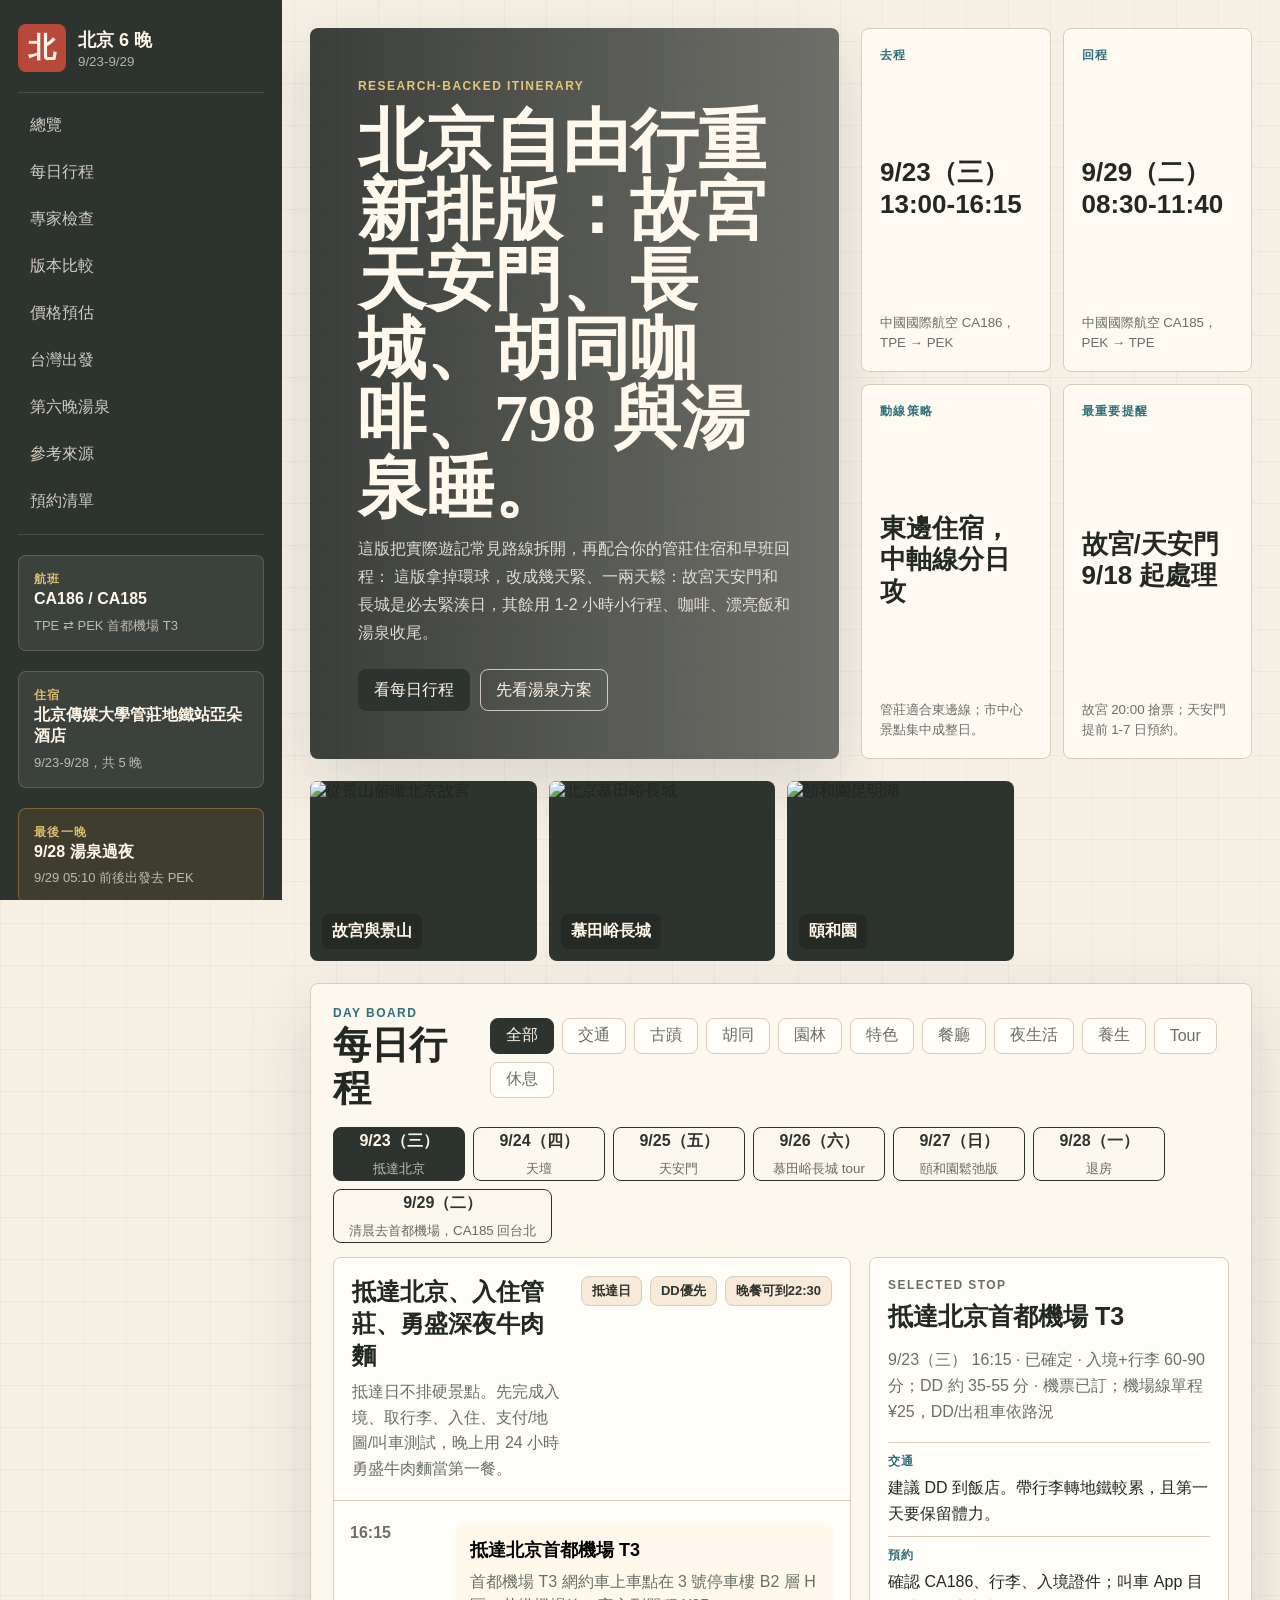
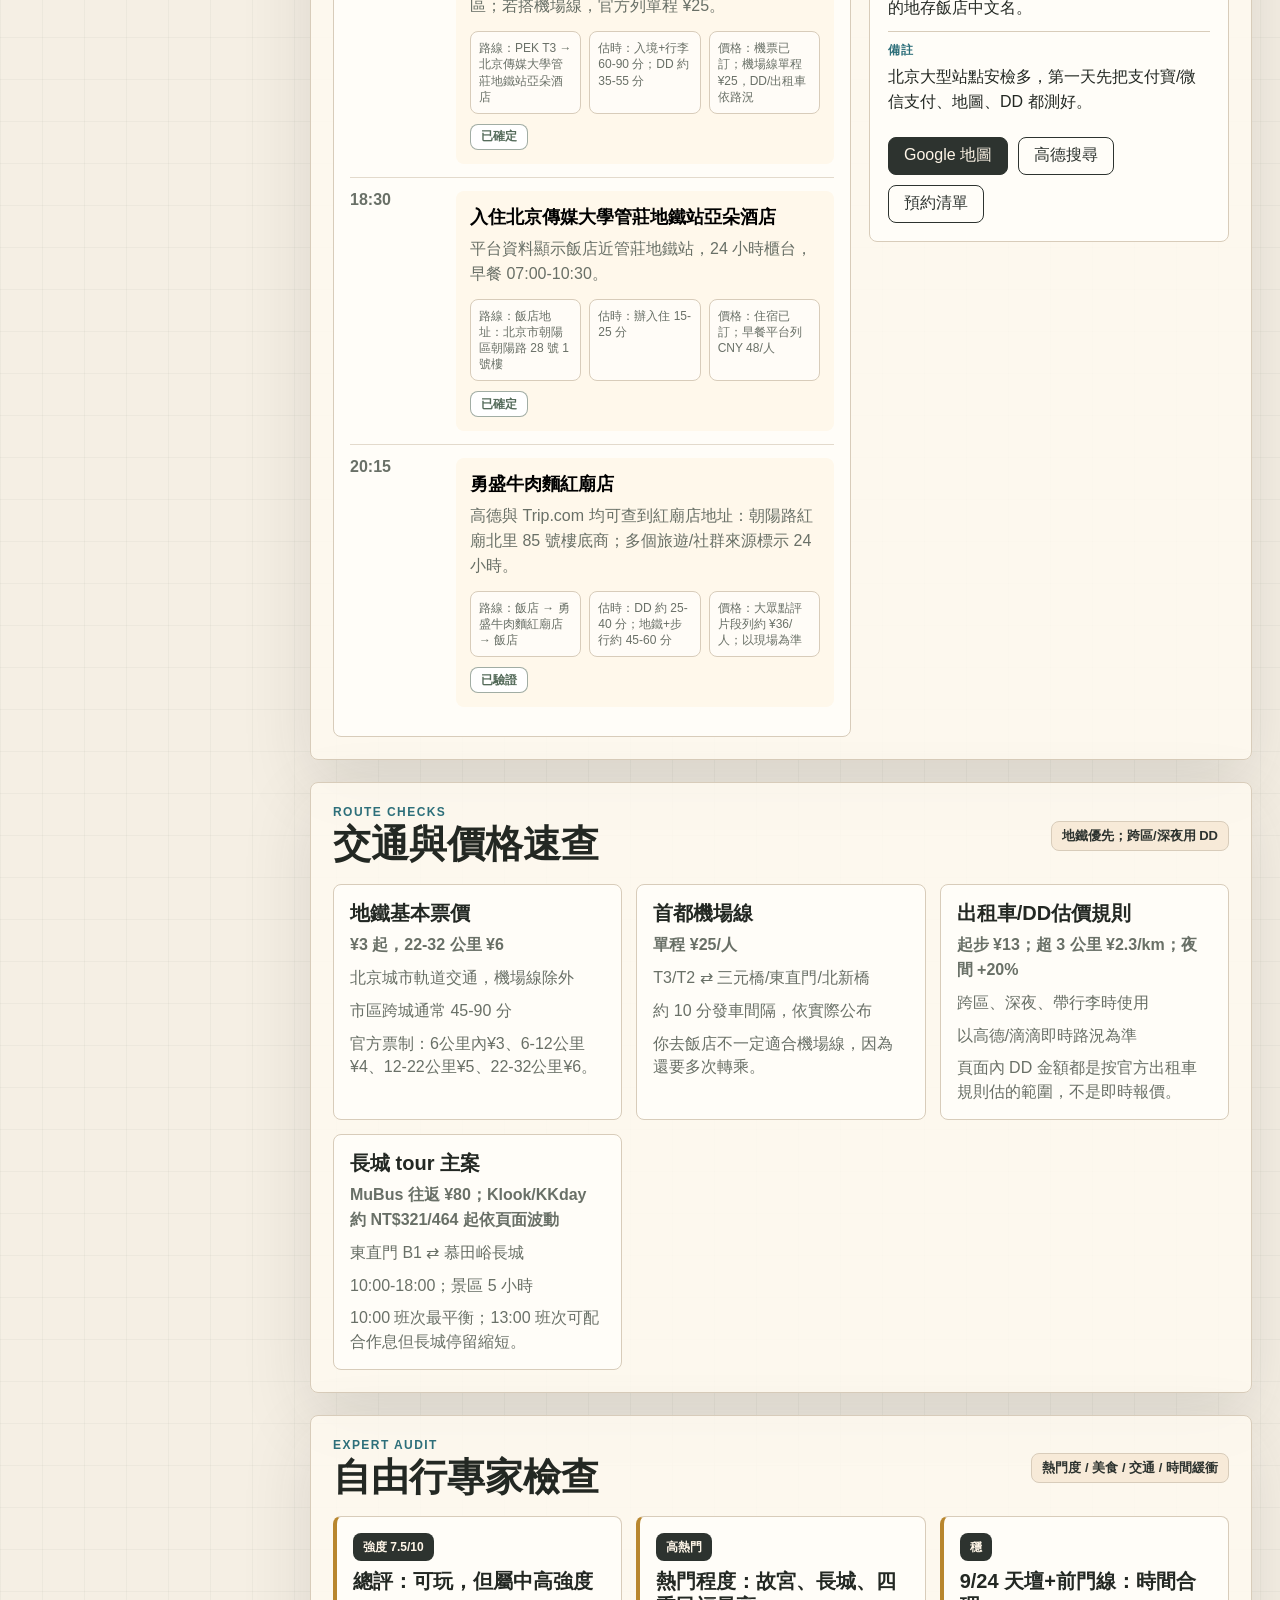
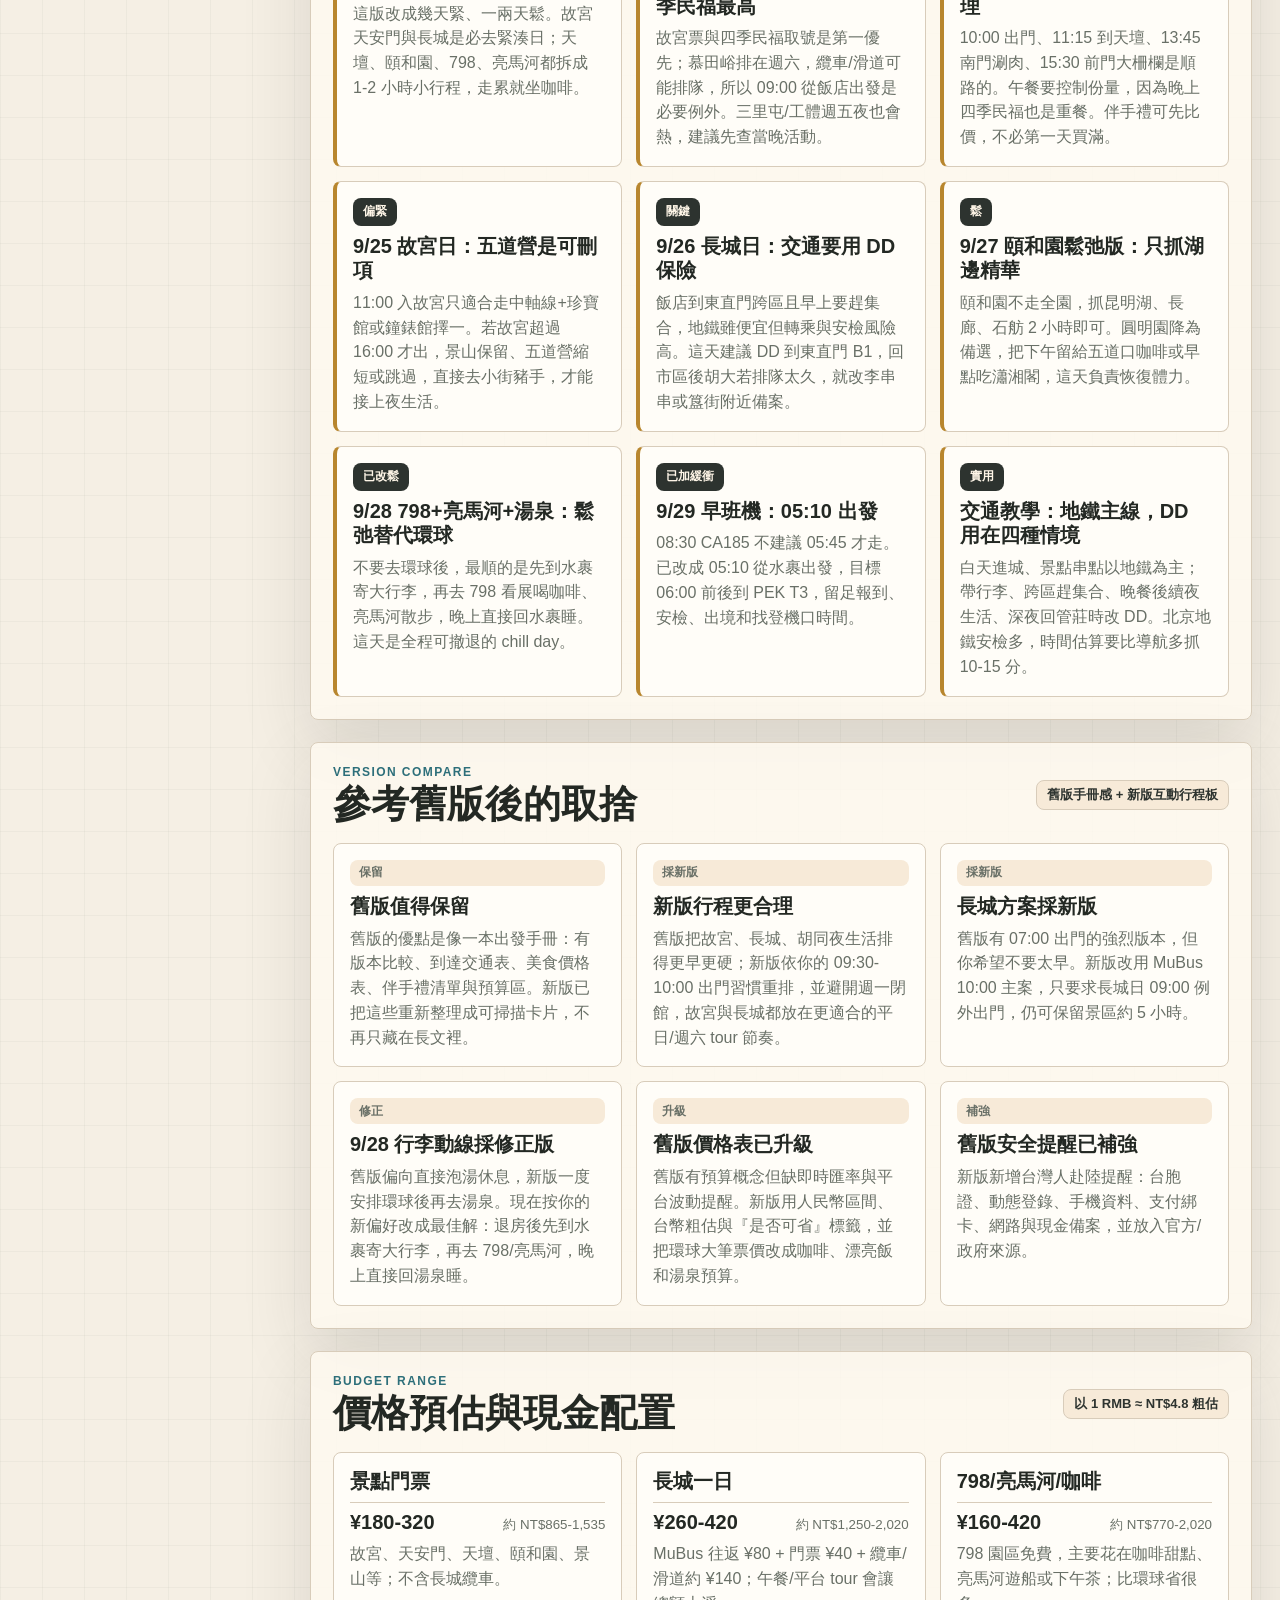
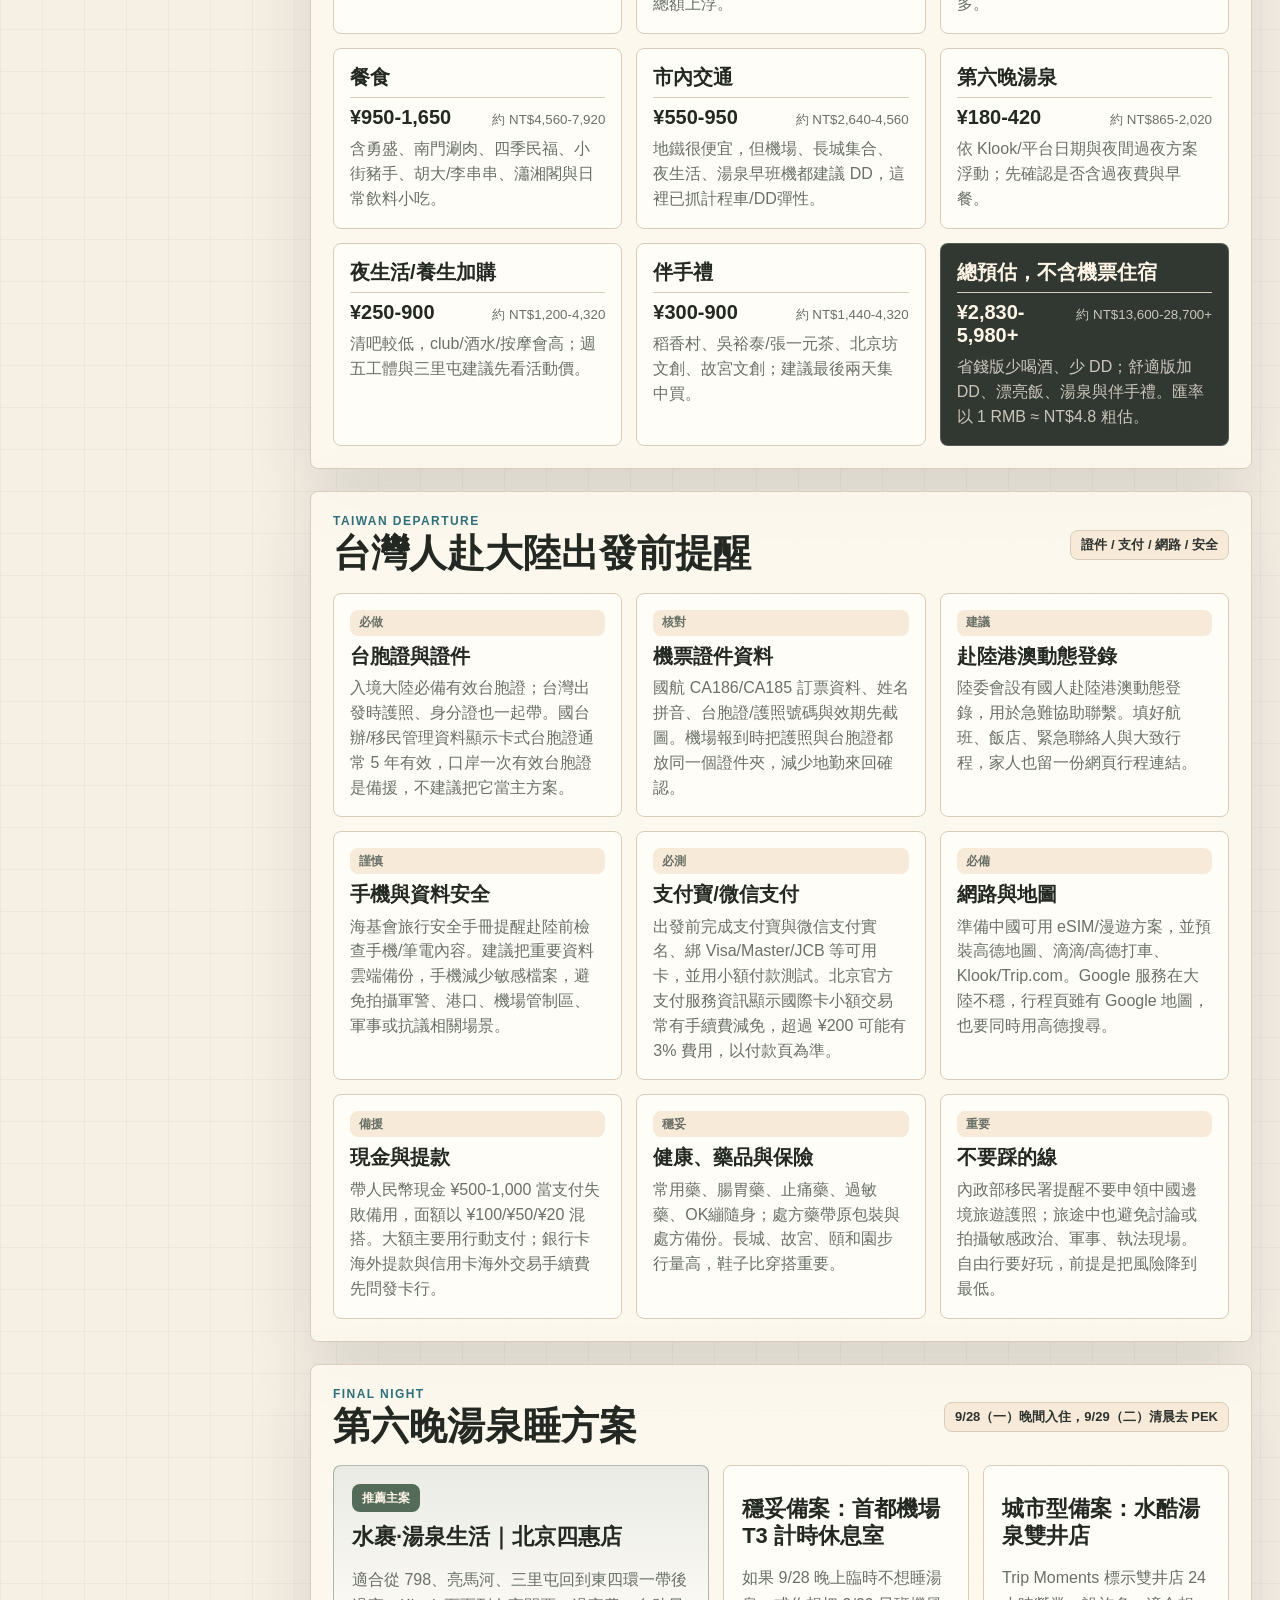
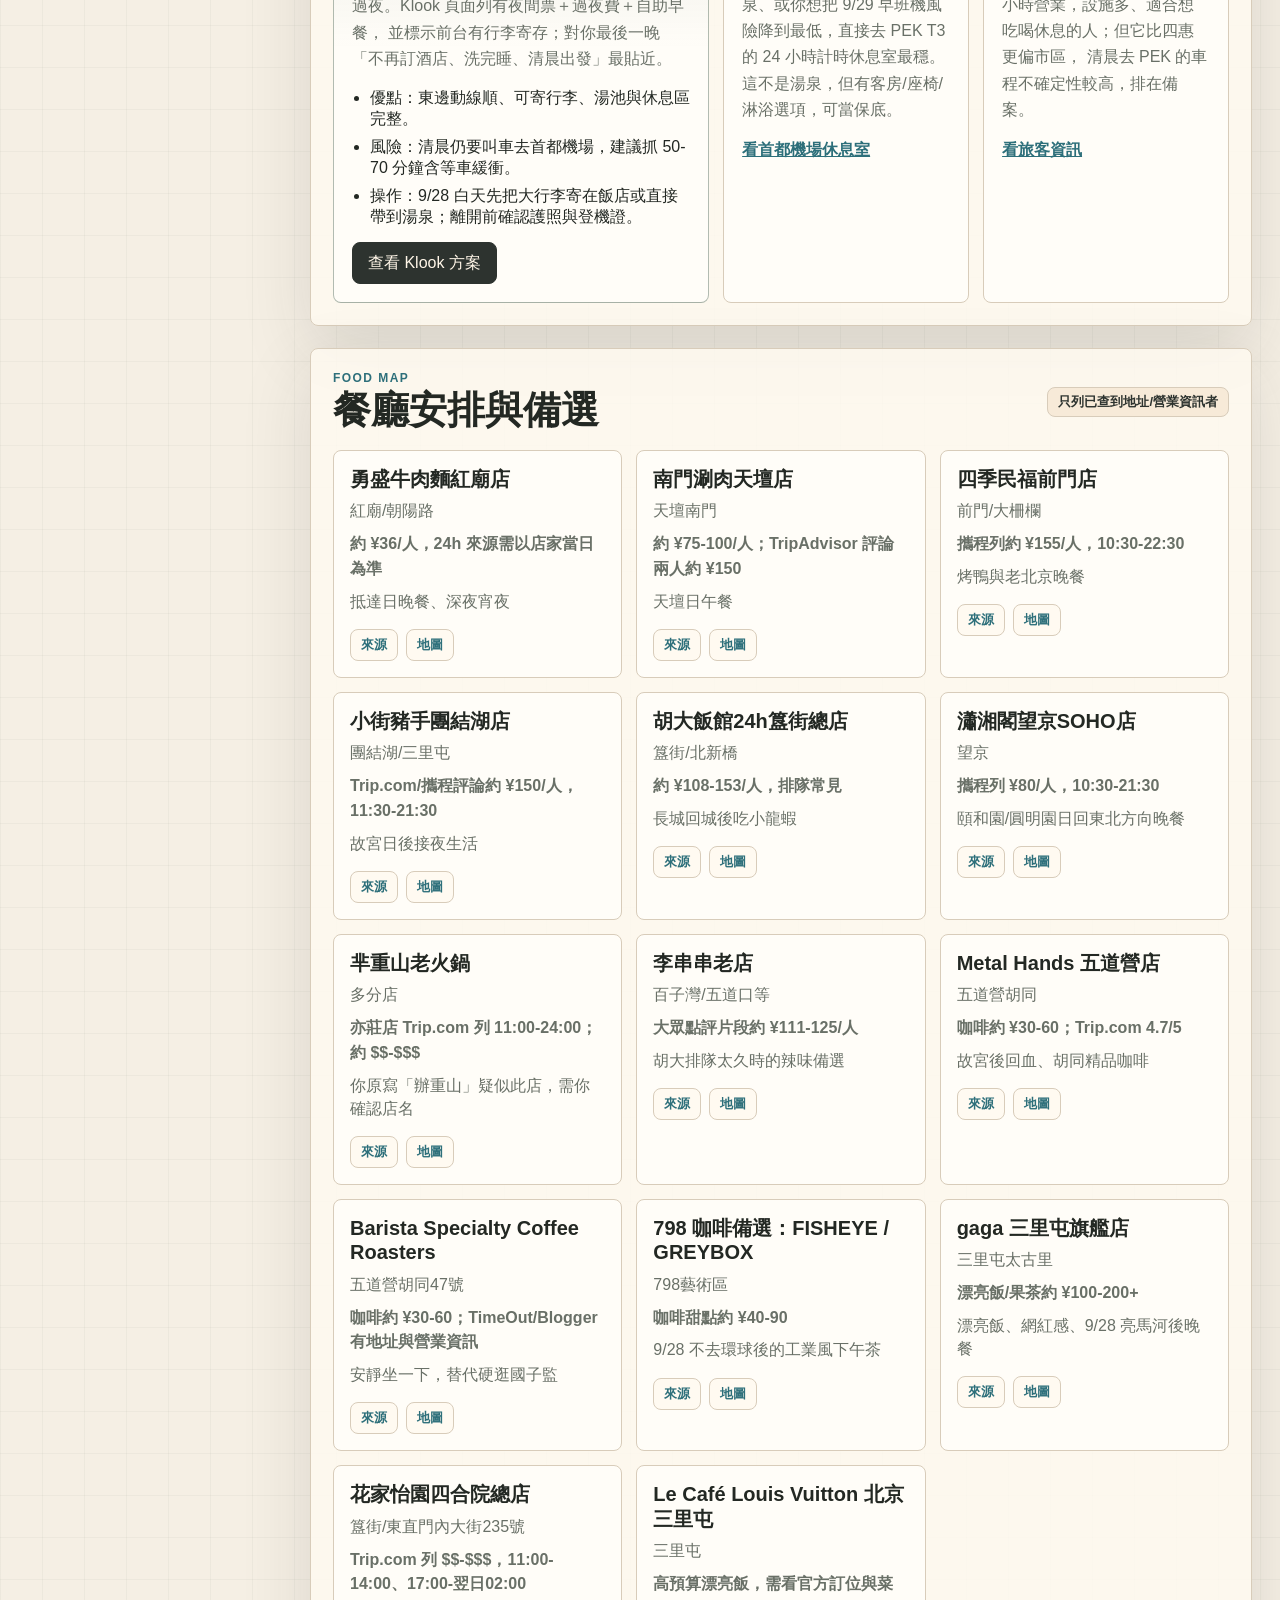
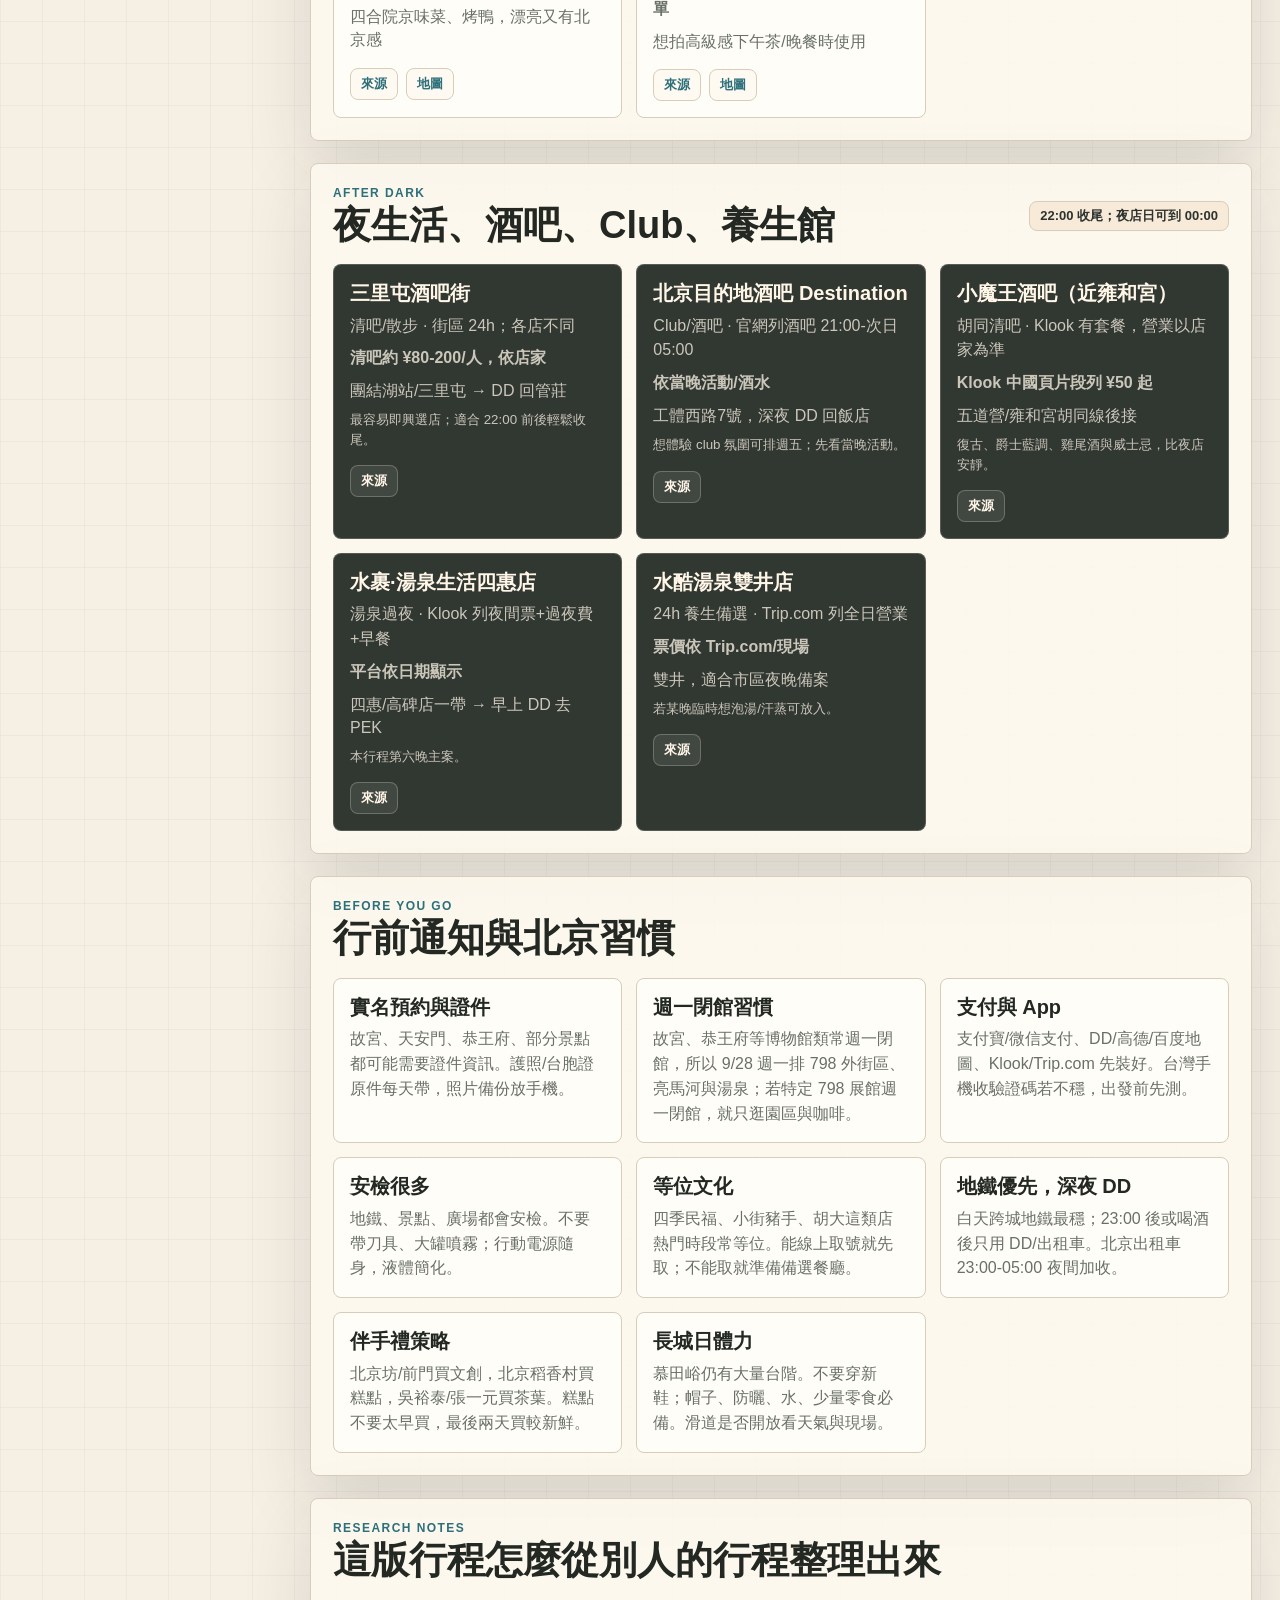
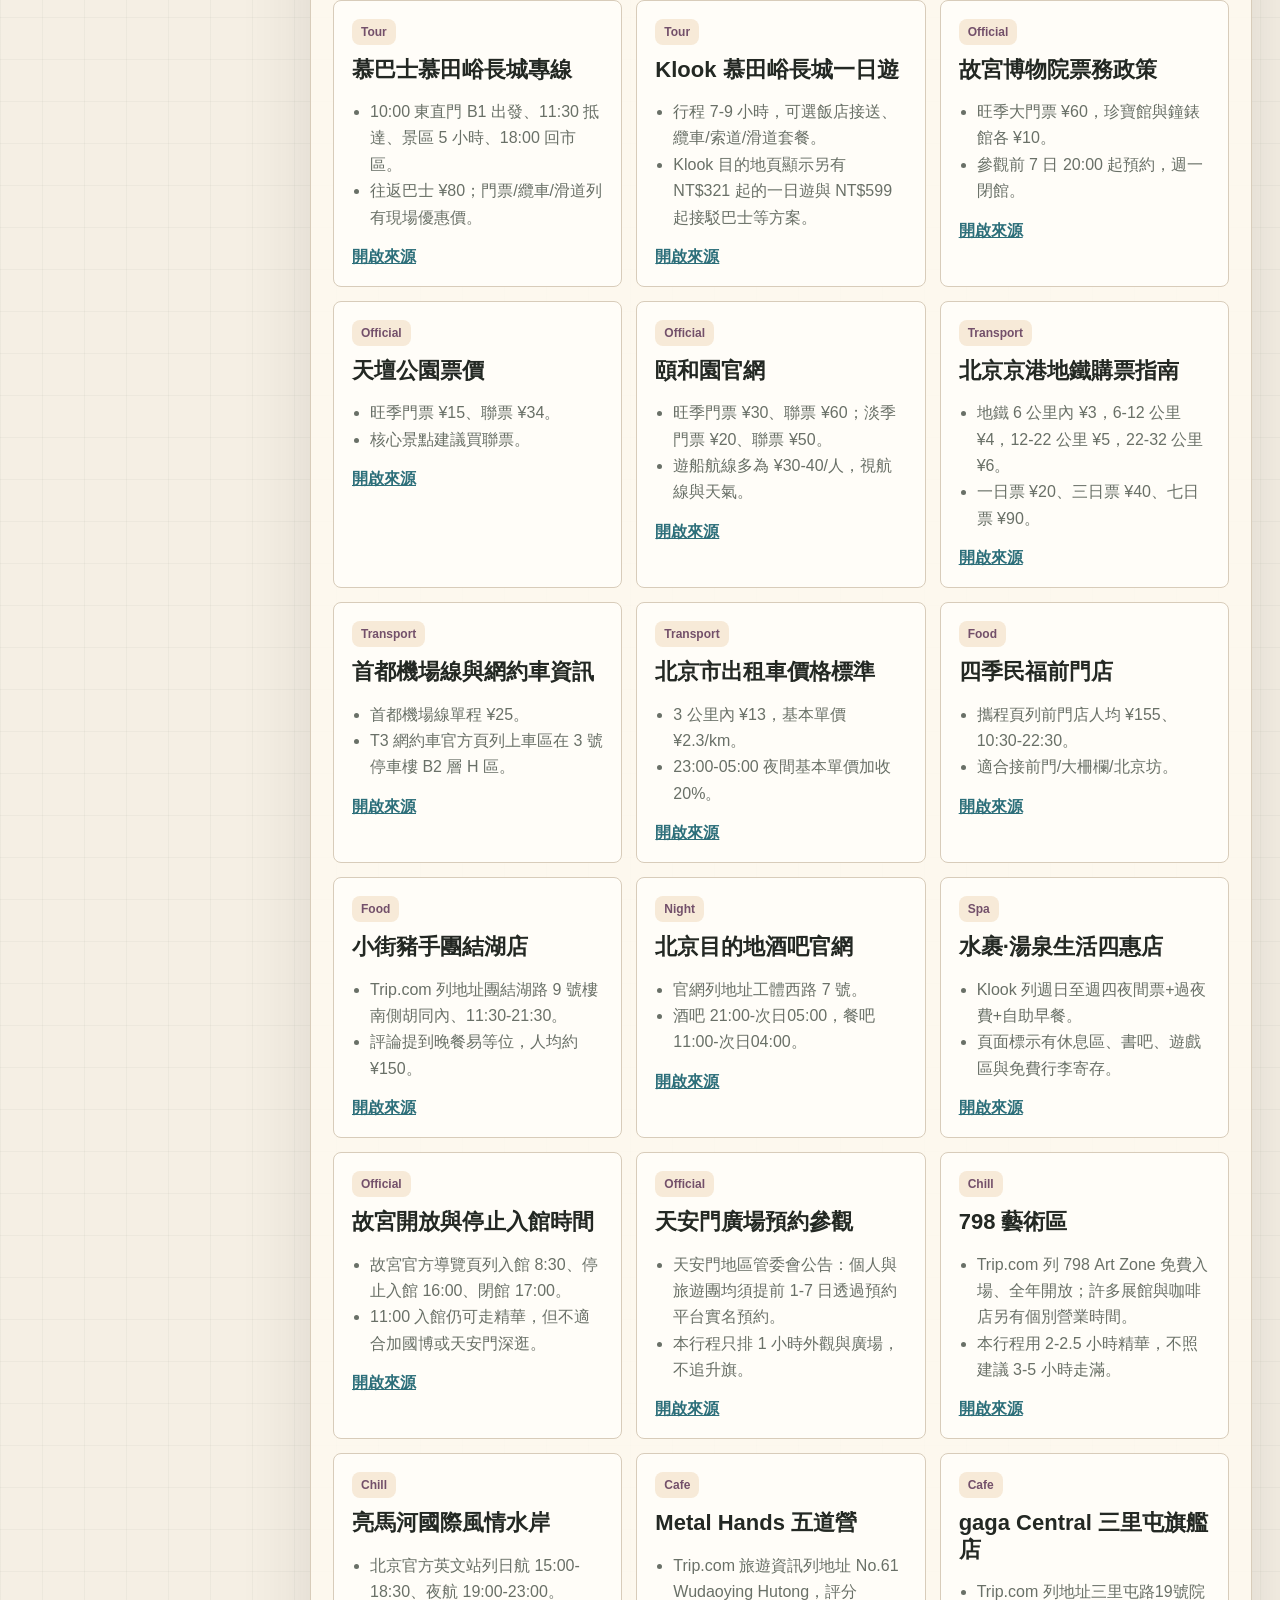
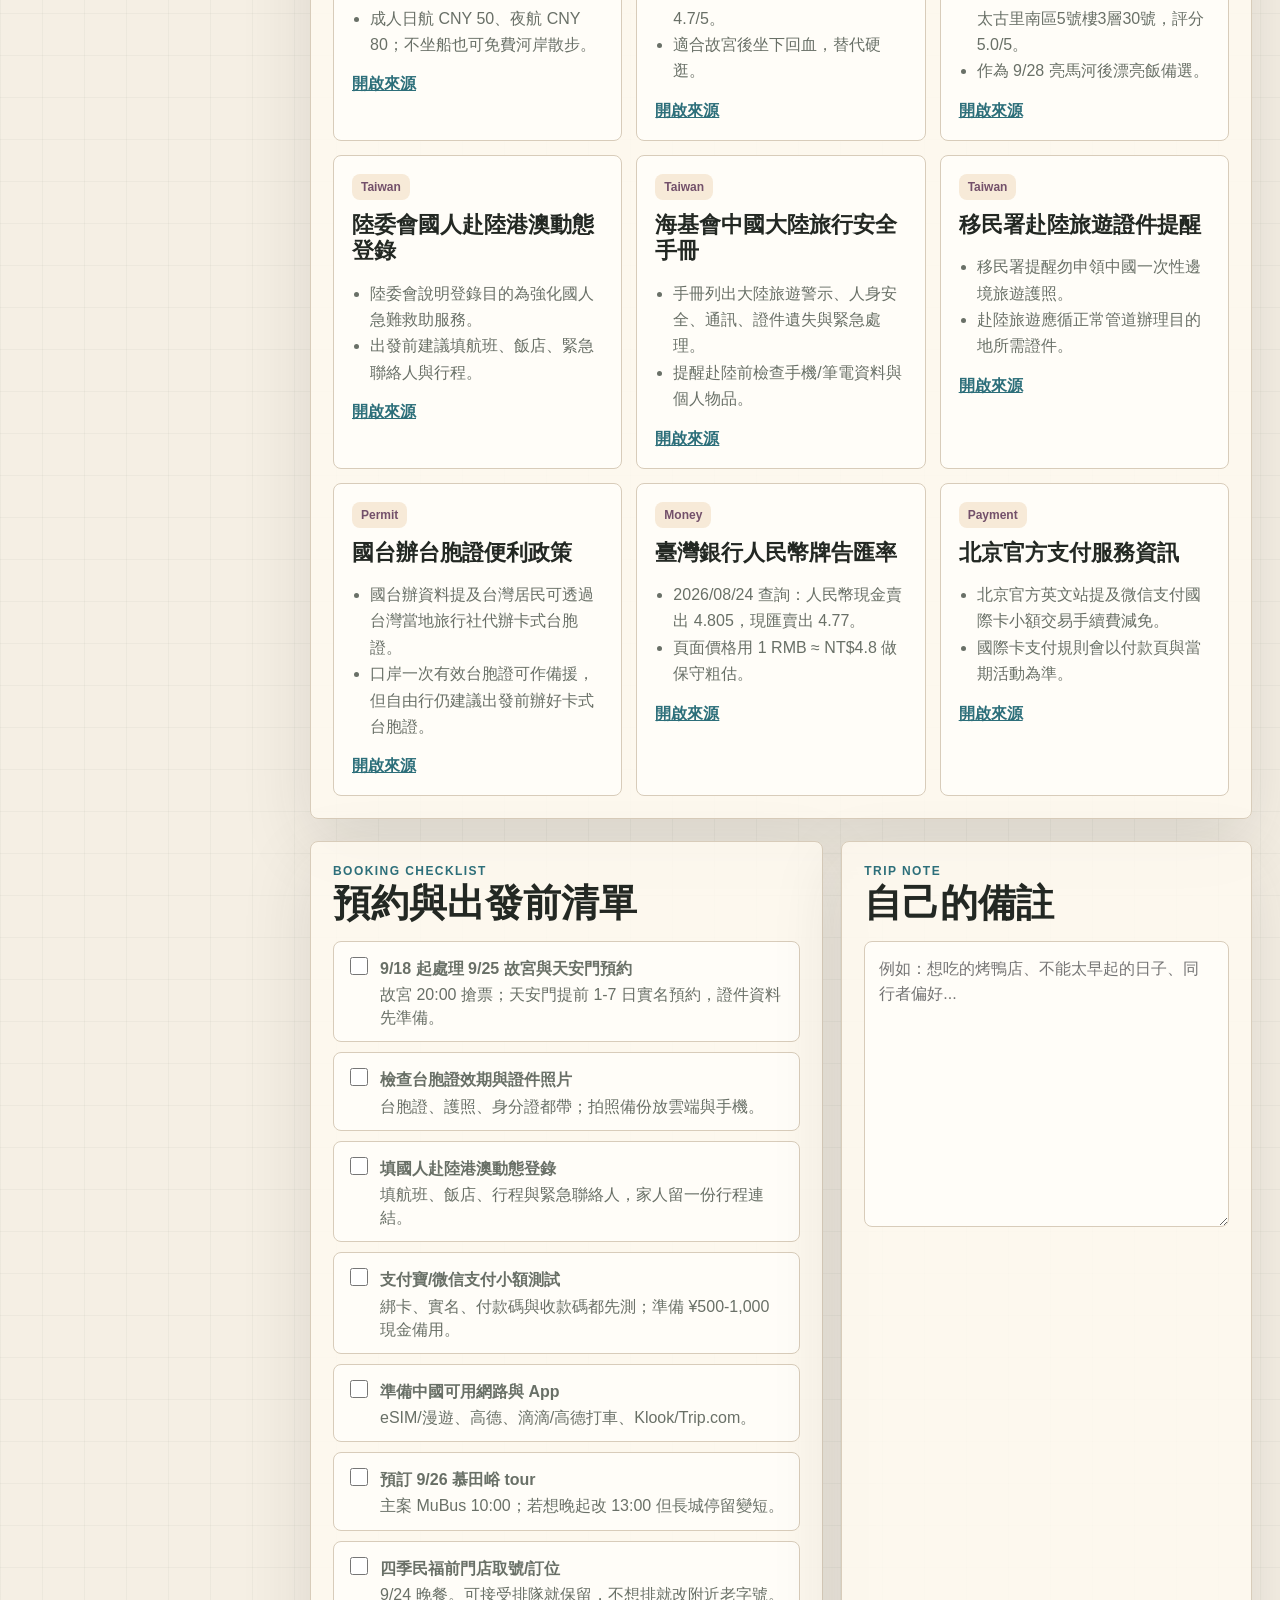
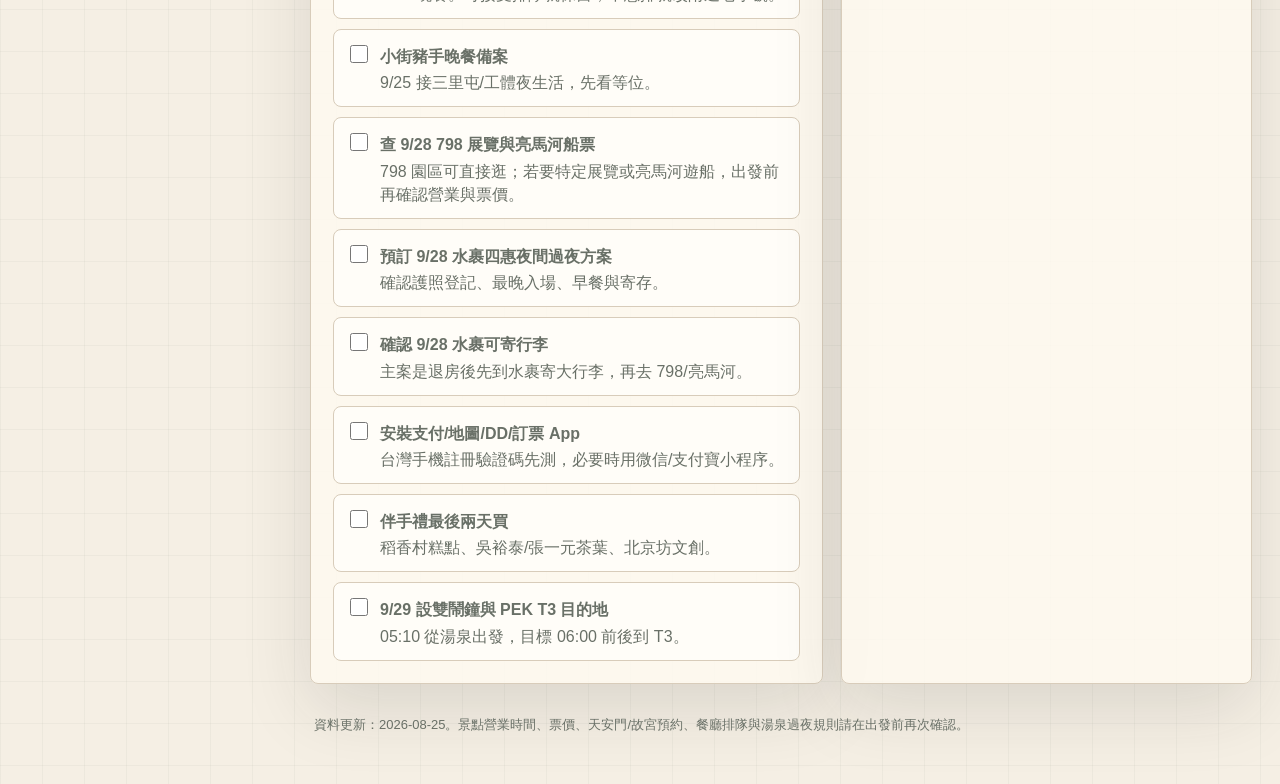
==== commit 6cb6d583: "Update Beijing itinerary workbench to the latest AIBO2 version. Co-authored-by: Cursor <cursoragent@" ====
--- a/beijing/index.html
+++ b/beijing/index.html
@@ -66,10 +66,10 @@
         <section class="hero-grid" id="overview">
           <div class="hero-copy">
             <p class="eyebrow">Research-backed itinerary</p>
-            <h1>北京自由行重新排版：故宮、長城、胡同、環球與湯泉睡。</h1>
+            <h1>北京自由行重新排版：故宮天安門、長城、胡同咖啡、798 與湯泉睡。</h1>
             <p>
               這版把實際遊記常見路線拆開，再配合你的管莊住宿和早班回程：
-              週一避開博物館閉館，改放環球影城與湯泉；故宮和長城都排在平日，降低排隊與移動壓力。
+              這版拿掉環球，改成幾天緊、一兩天鬆：故宮天安門和長城是必去緊湊日，其餘用 1-2 小時小行程、咖啡、漂亮飯和湯泉收尾。
             </p>
             <div class="hero-actions">
               <a class="button primary" href="#itinerary">看每日行程</a>
@@ -91,12 +91,12 @@
             <article>
               <span class="kicker">動線策略</span>
               <strong>東邊住宿，中軸線分日攻</strong>
-              <small>管莊適合環球；市中心景點集中成整日。</small>
+              <small>管莊適合東邊線；市中心景點集中成整日。</small>
             </article>
             <article>
               <span class="kicker">最重要提醒</span>
-              <strong>故宮 9/18 20:00 搶 9/25 票</strong>
-              <small>照官方 7 日前 20:00 預約；9/25 參觀。</small>
+              <strong>故宮/天安門 9/18 起處理</strong>
+              <small>故宮 20:00 搶票；天安門提前 1-7 日預約。</small>
             </article>
           </div>
         </section>
@@ -125,11 +125,11 @@
           </figure>
           <figure>
             <img
-              src="https://commons.wikimedia.org/wiki/Special:FilePath/Universal%20Studios%20Beijing%20banner.jpg?width=900"
+              src="https://upload.wikimedia.org/wikipedia/commons/f/f3/Beijing_798_Art_District.jpg"
               onerror="this.closest('figure').remove()"
-              alt="北京環球影城入口"
+              alt="北京 798 藝術區入口"
             />
-            <figcaption>北京環球</figcaption>
+            <figcaption>798 藝術區</figcaption>
           </figure>
         </section>
 
@@ -145,7 +145,7 @@
               <button class="filter-chip" type="button" data-filter="heritage">古蹟</button>
               <button class="filter-chip" type="button" data-filter="hutong">胡同</button>
               <button class="filter-chip" type="button" data-filter="park">園林</button>
-              <button class="filter-chip" type="button" data-filter="theme">環球</button>
+              <button class="filter-chip" type="button" data-filter="theme">特色</button>
               <button class="filter-chip" type="button" data-filter="food">餐廳</button>
               <button class="filter-chip" type="button" data-filter="night">夜生活</button>
               <button class="filter-chip" type="button" data-filter="wellness">養生</button>
@@ -254,7 +254,7 @@
               <span class="recommend-label">推薦主案</span>
               <h3>水裹·湯泉生活｜北京四惠店</h3>
               <p>
-                適合從管莊/環球影城回到東四環一帶後過夜。Klook 頁面列有夜間票＋過夜費＋自助早餐，
+                適合從 798、亮馬河、三里屯回到東四環一帶後過夜。Klook 頁面列有夜間票＋過夜費＋自助早餐，
                 並標示前台有行李寄存；對你最後一晚「不再訂酒店、洗完睡、清晨出發」最貼近。
               </p>
               <ul class="clean-list">
@@ -270,7 +270,7 @@
             <article class="option-card">
               <h3>穩妥備案：首都機場 T3 計時休息室</h3>
               <p>
-                如果 9/28 玩環球玩到太晚、或你想把 9/29 早班機風險降到最低，直接去 PEK T3 的 24 小時計時休息室最穩。
+                如果 9/28 晚上臨時不想睡湯泉、或你想把 9/29 早班機風險降到最低，直接去 PEK T3 的 24 小時計時休息室最穩。
                 這不是湯泉，但有客房/座椅/淋浴選項，可當保底。
               </p>
               <a href="https://www.bcia.com.cn/ssjfwxqy/10525/10525_e8c8a309d7e347fb901d7d7e637410f8.html" target="_blank" rel="noopener noreferrer">看首都機場休息室</a>
@@ -344,7 +344,7 @@
         </section>
 
         <footer class="page-footer">
-          <span>資料更新：2026-08-25。景點營業時間、票價、環球營運日曆、餐廳排隊與湯泉過夜規則請在出發前再次確認。</span>
+          <span>資料更新：2026-08-25。景點營業時間、票價、天安門/故宮預約、餐廳排隊與湯泉過夜規則請在出發前再次確認。</span>
         </footer>
       </main>
     </div>
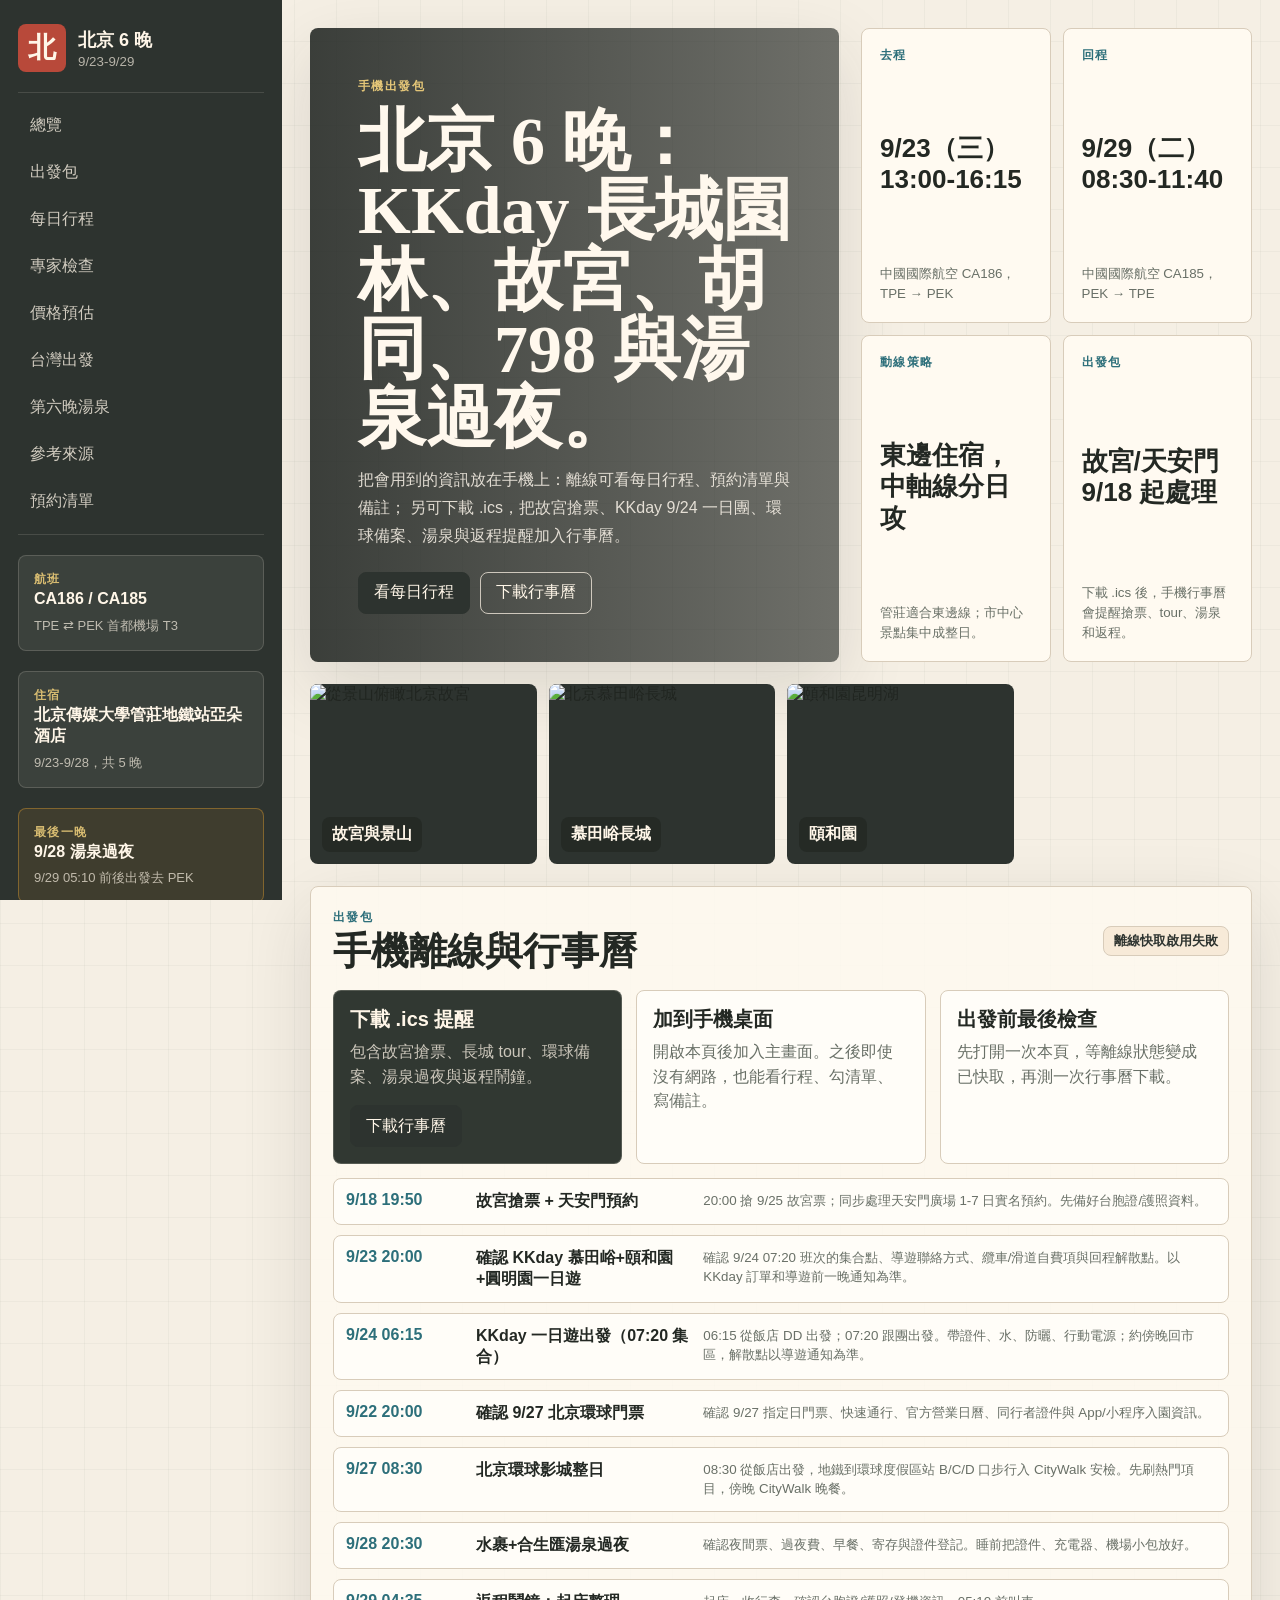
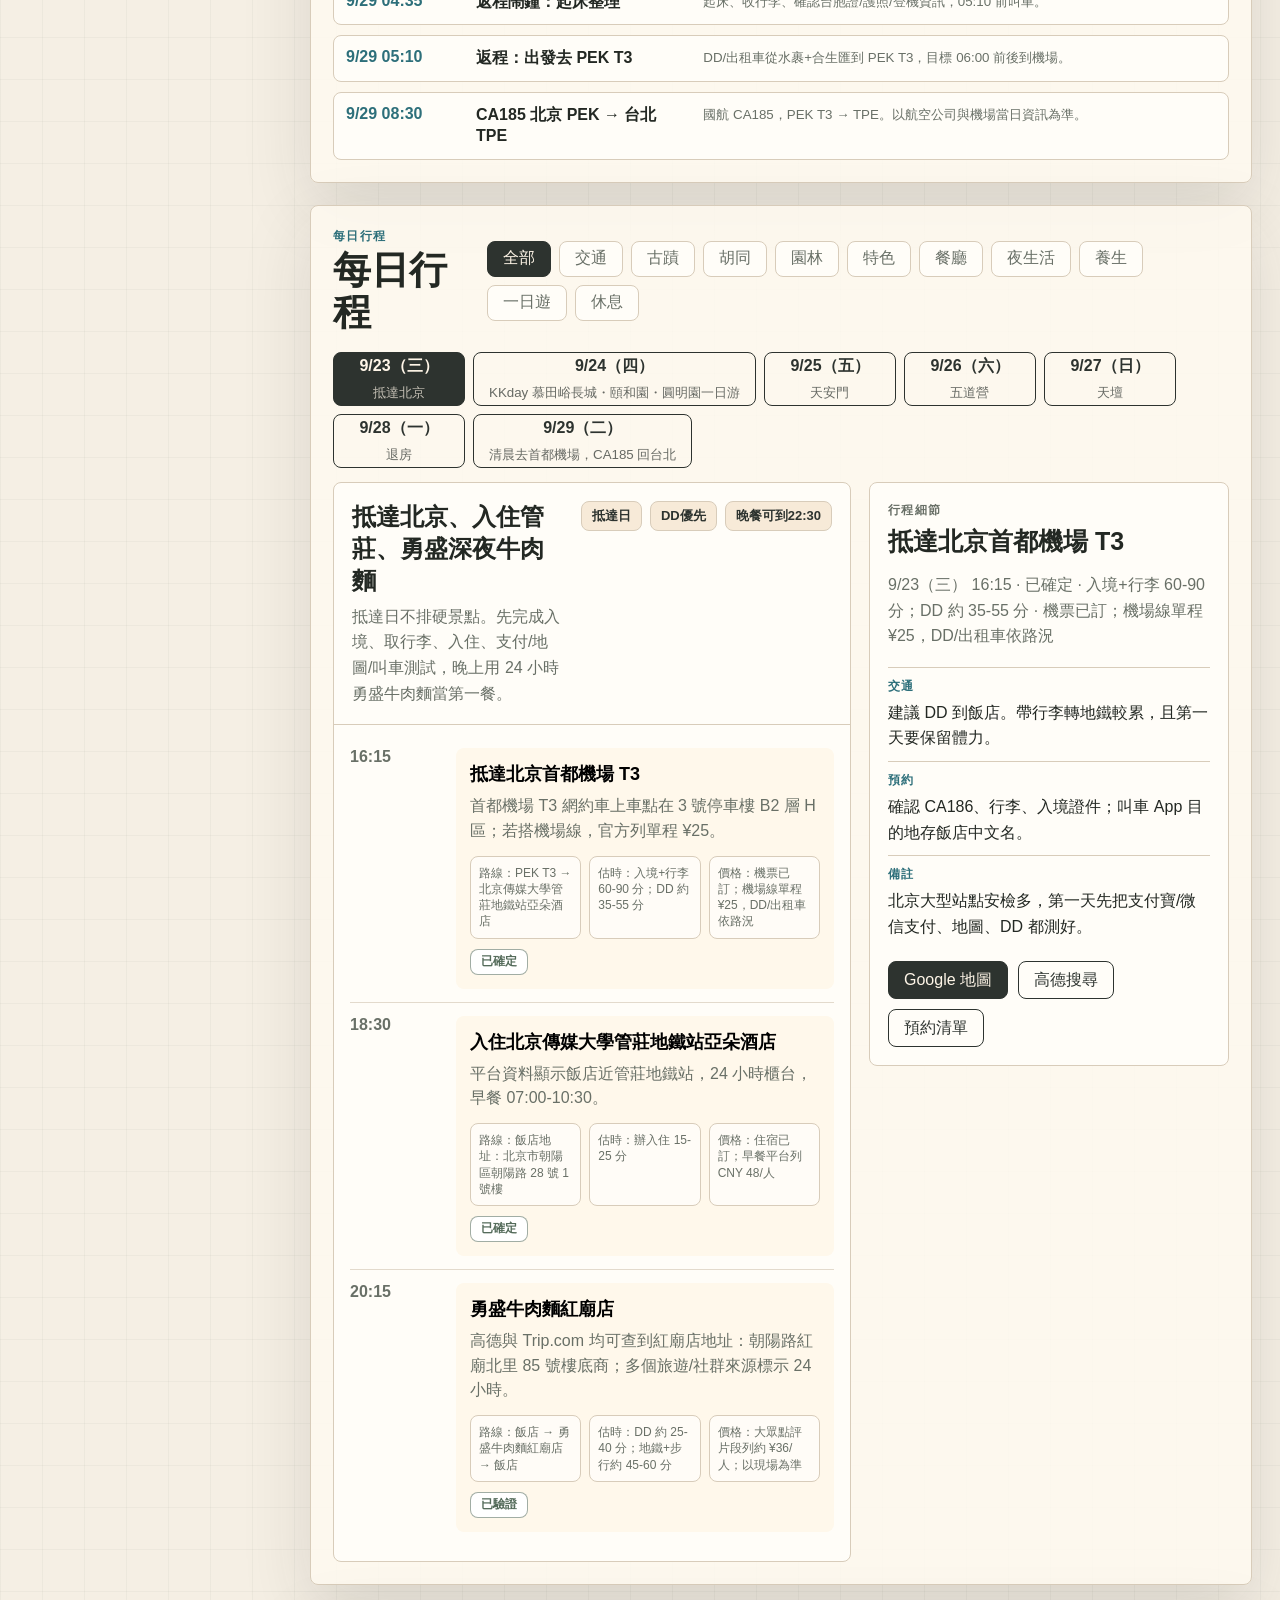
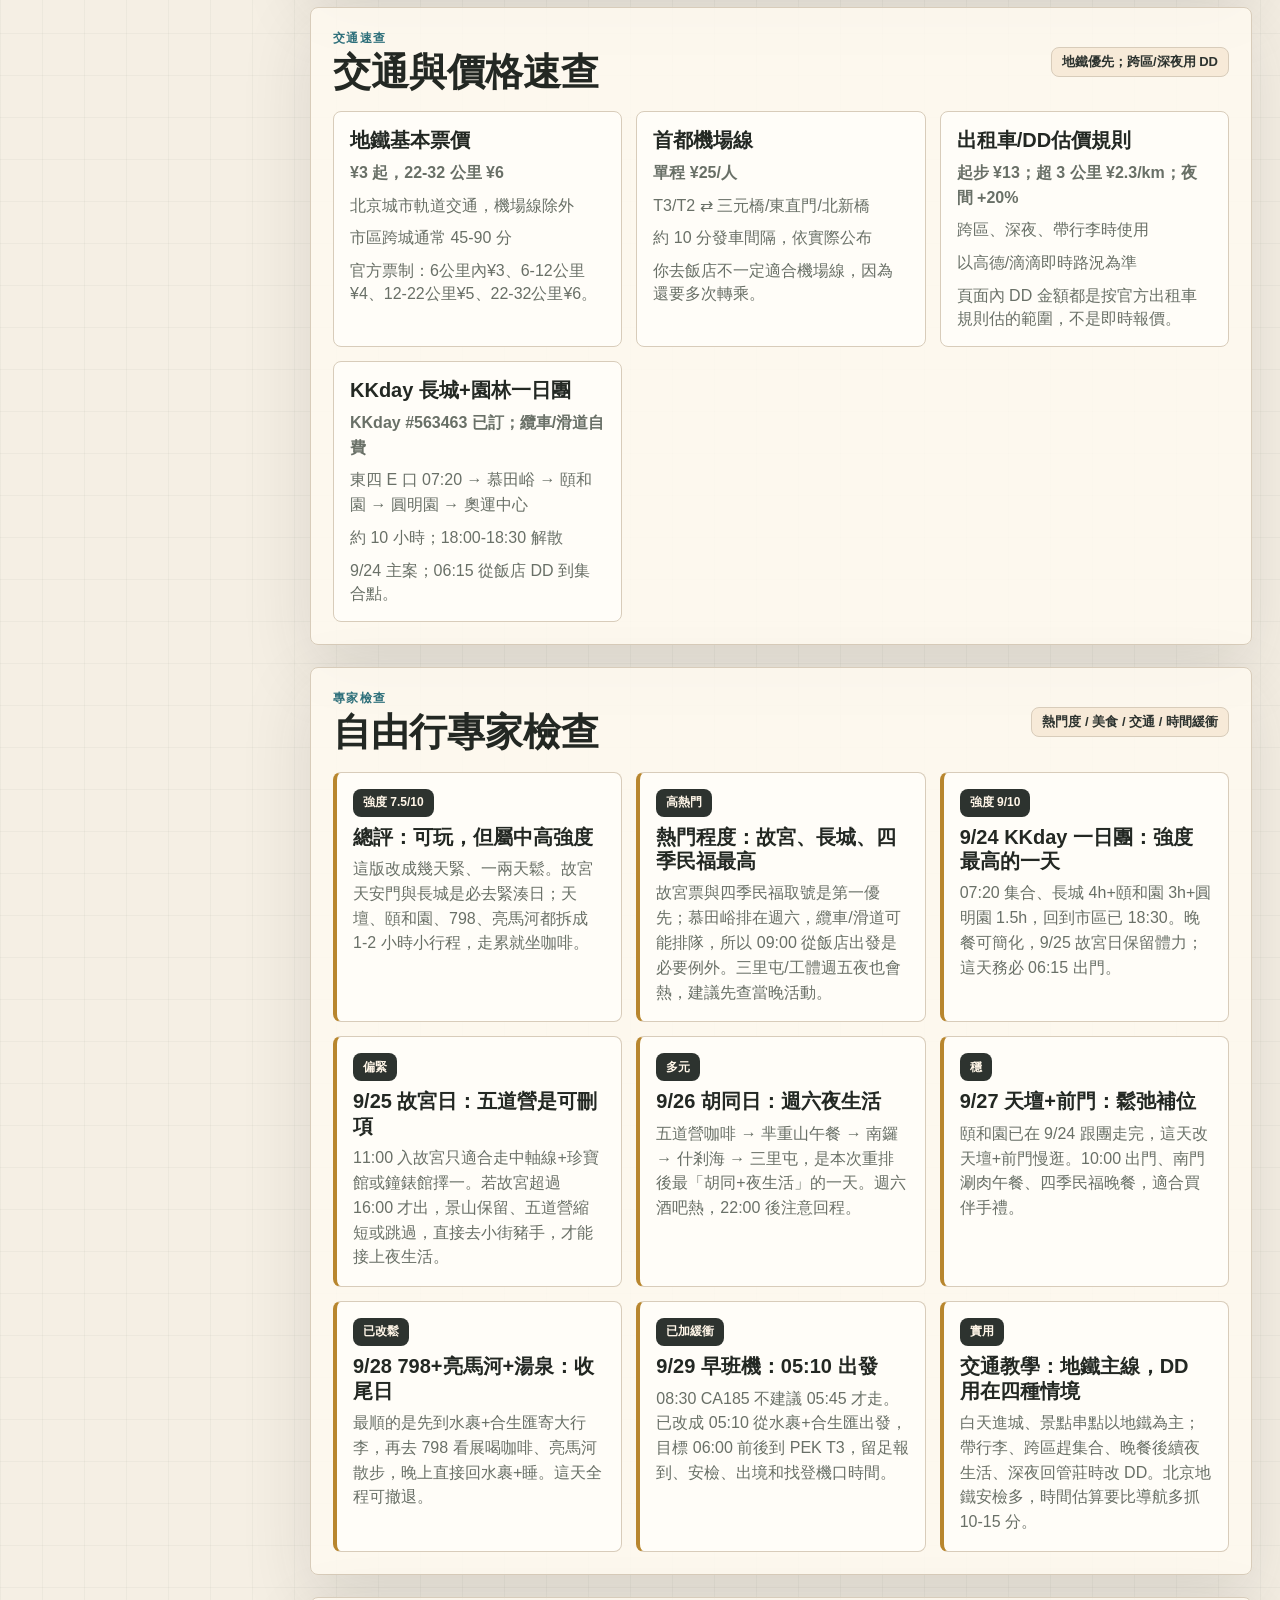
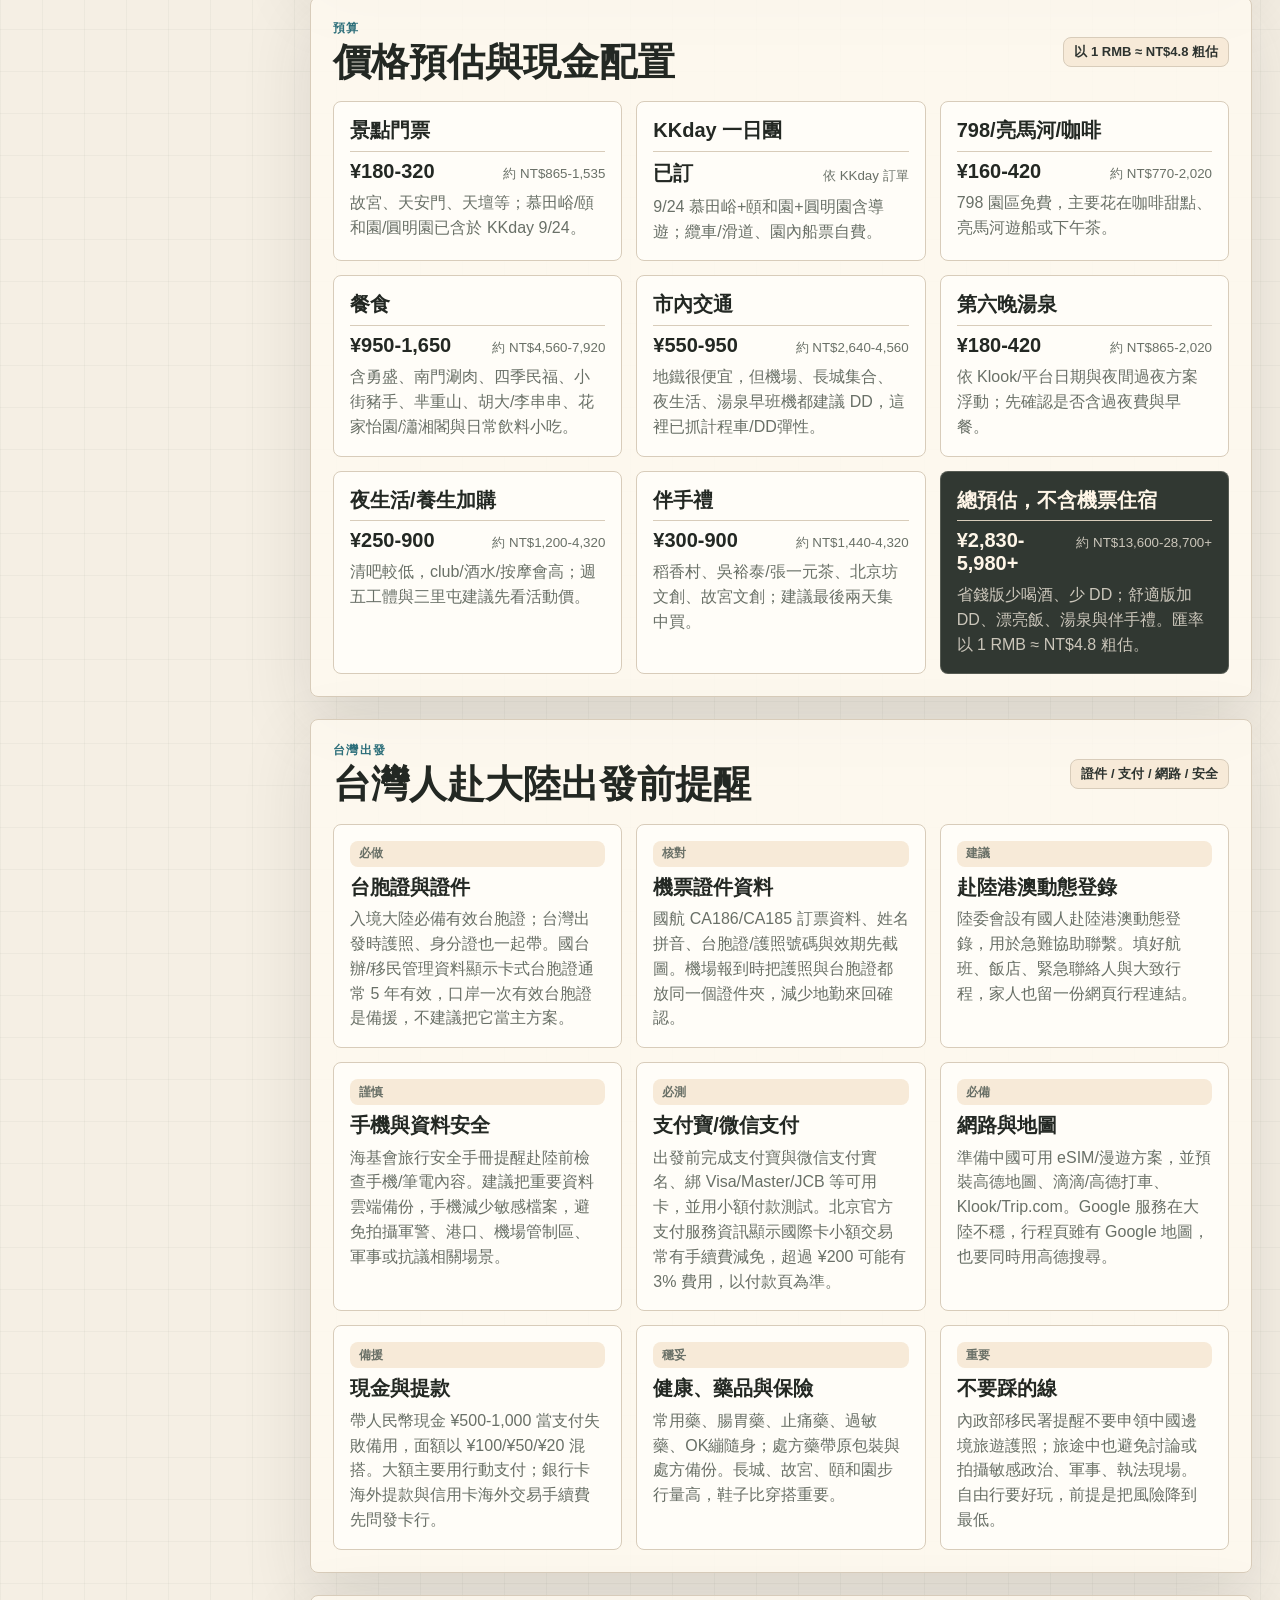
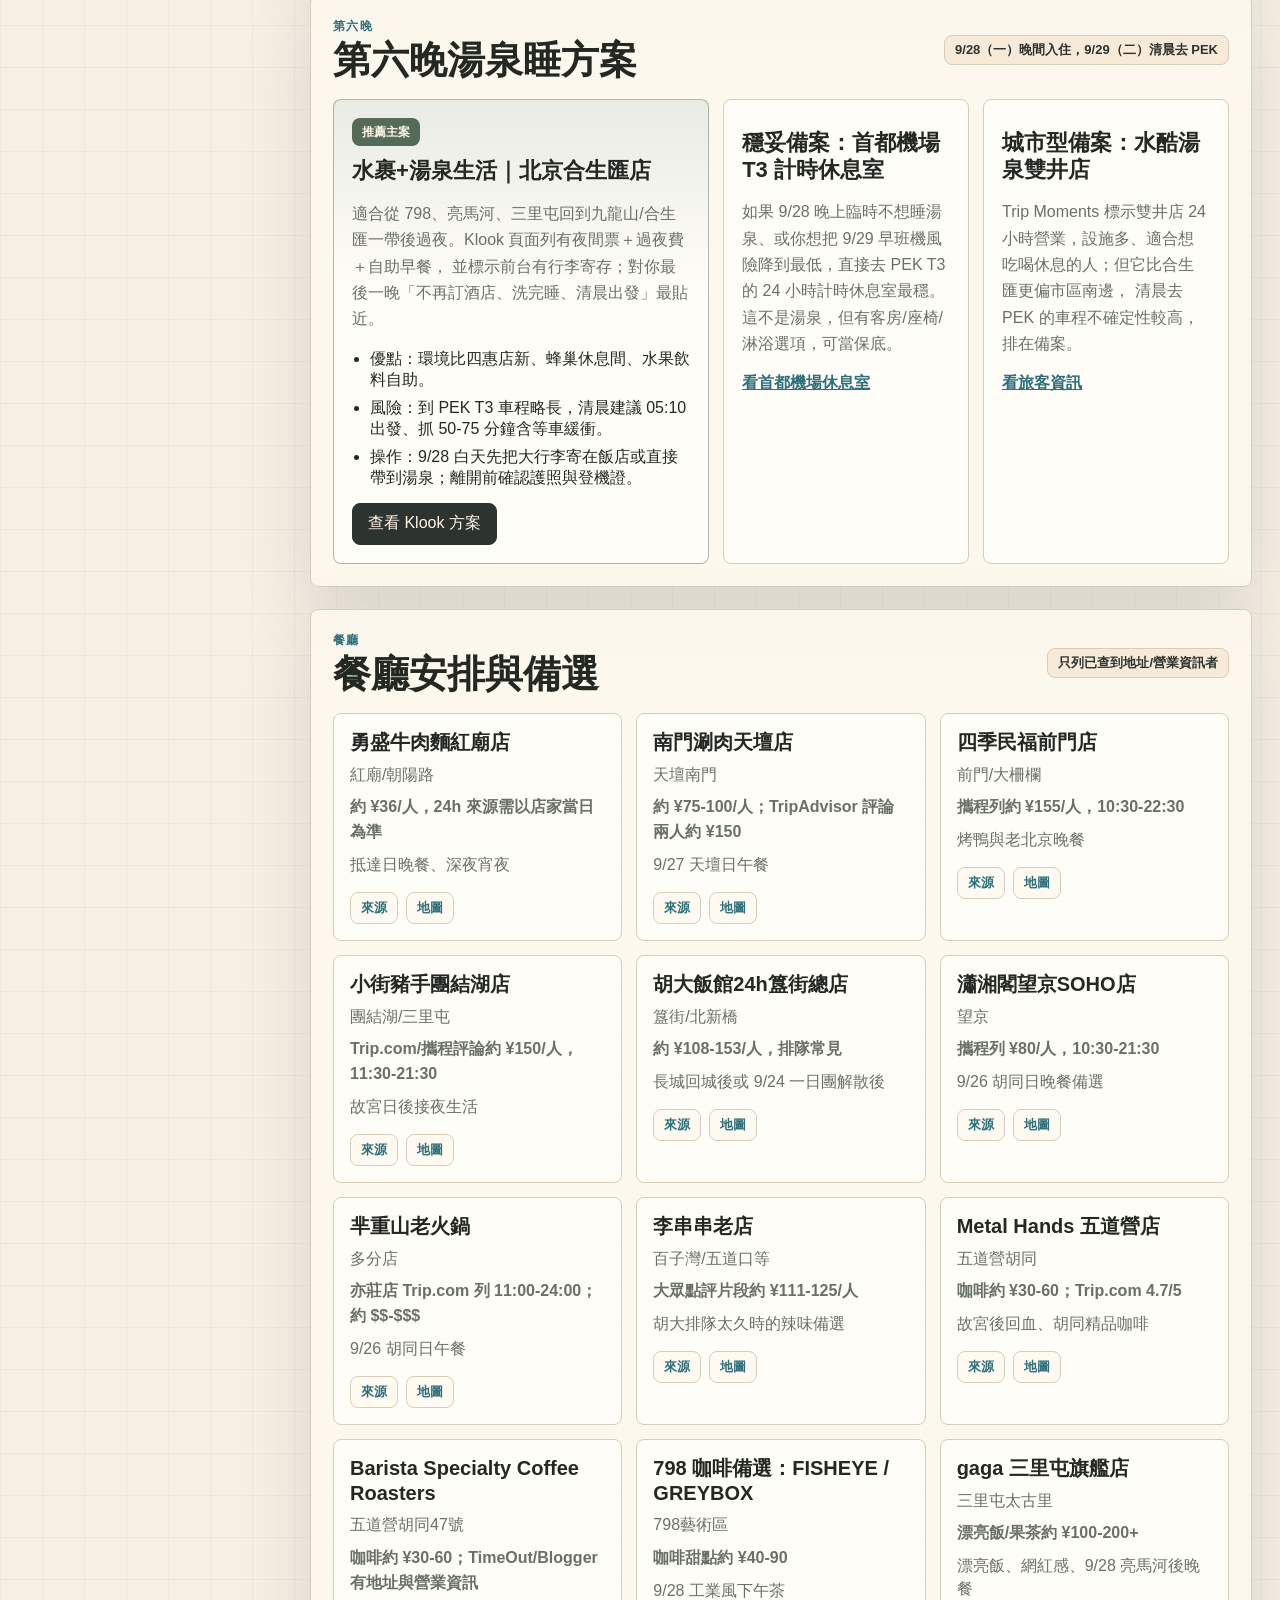
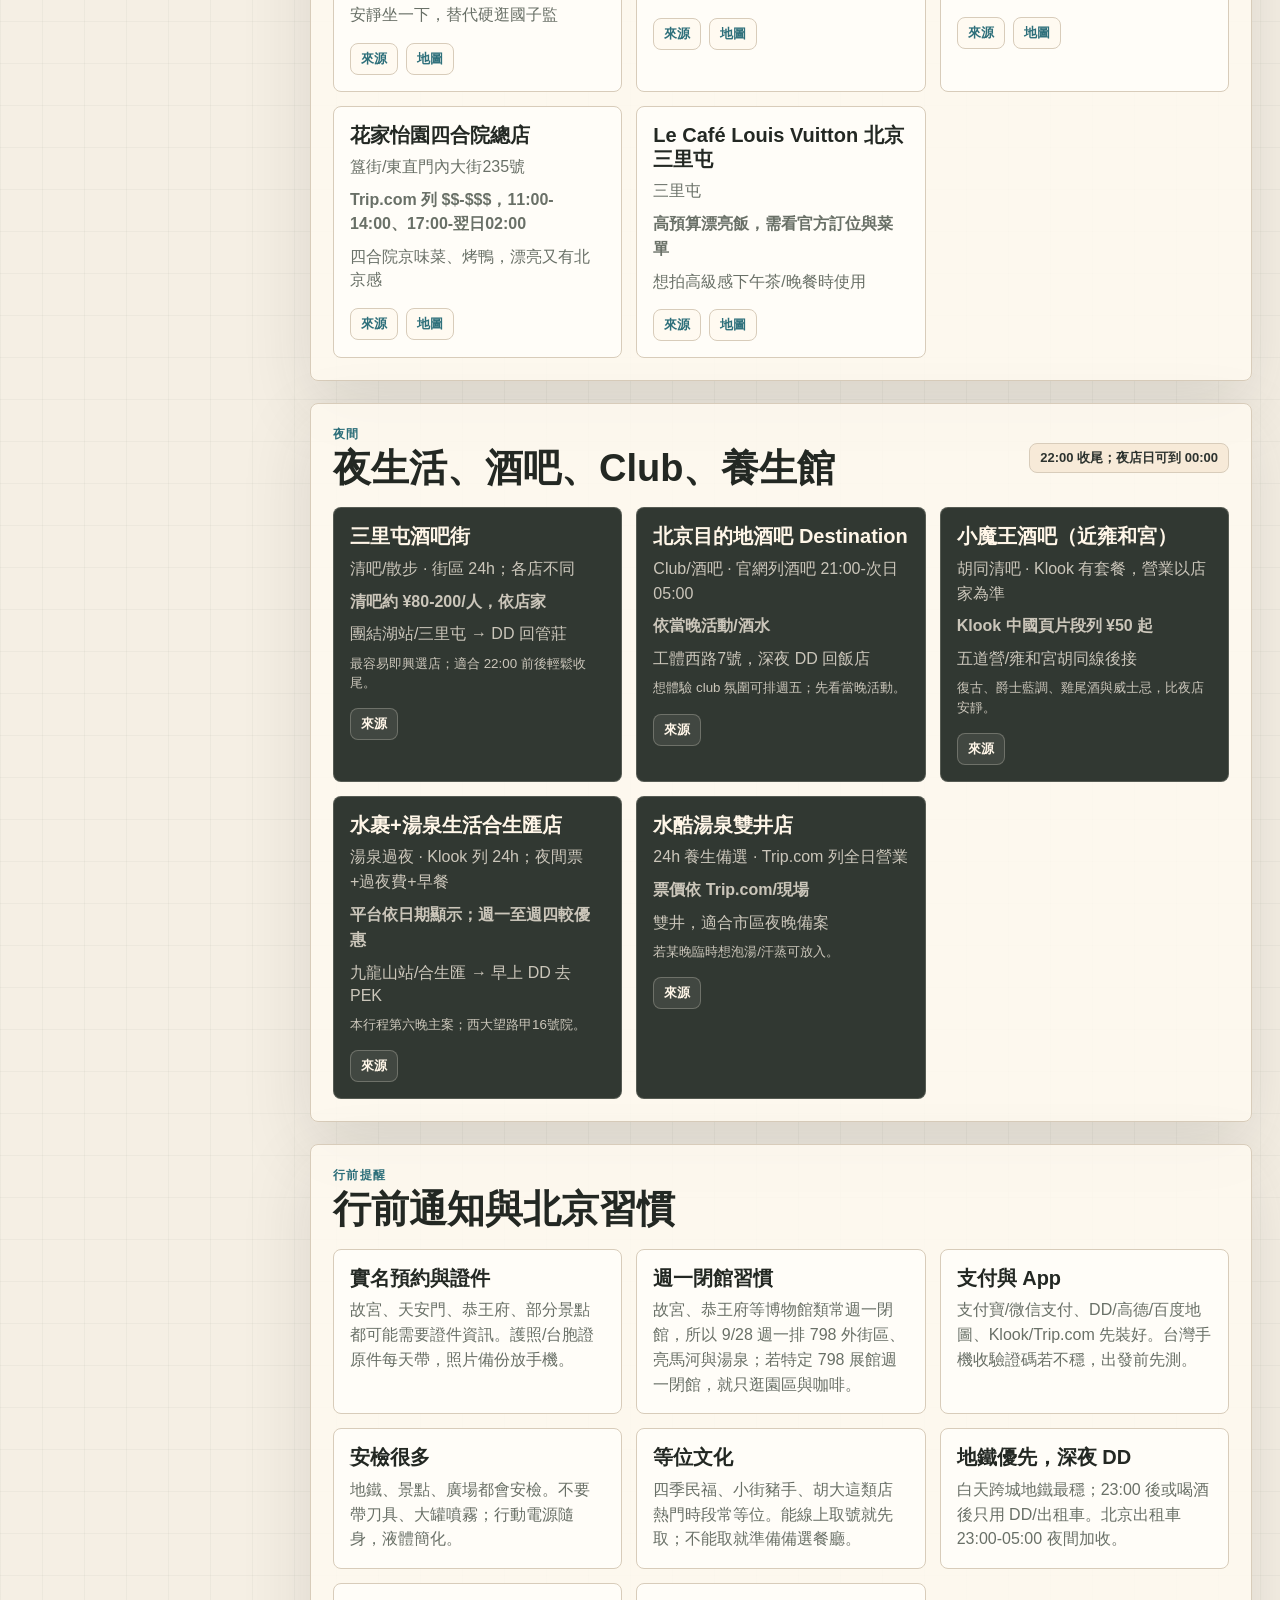
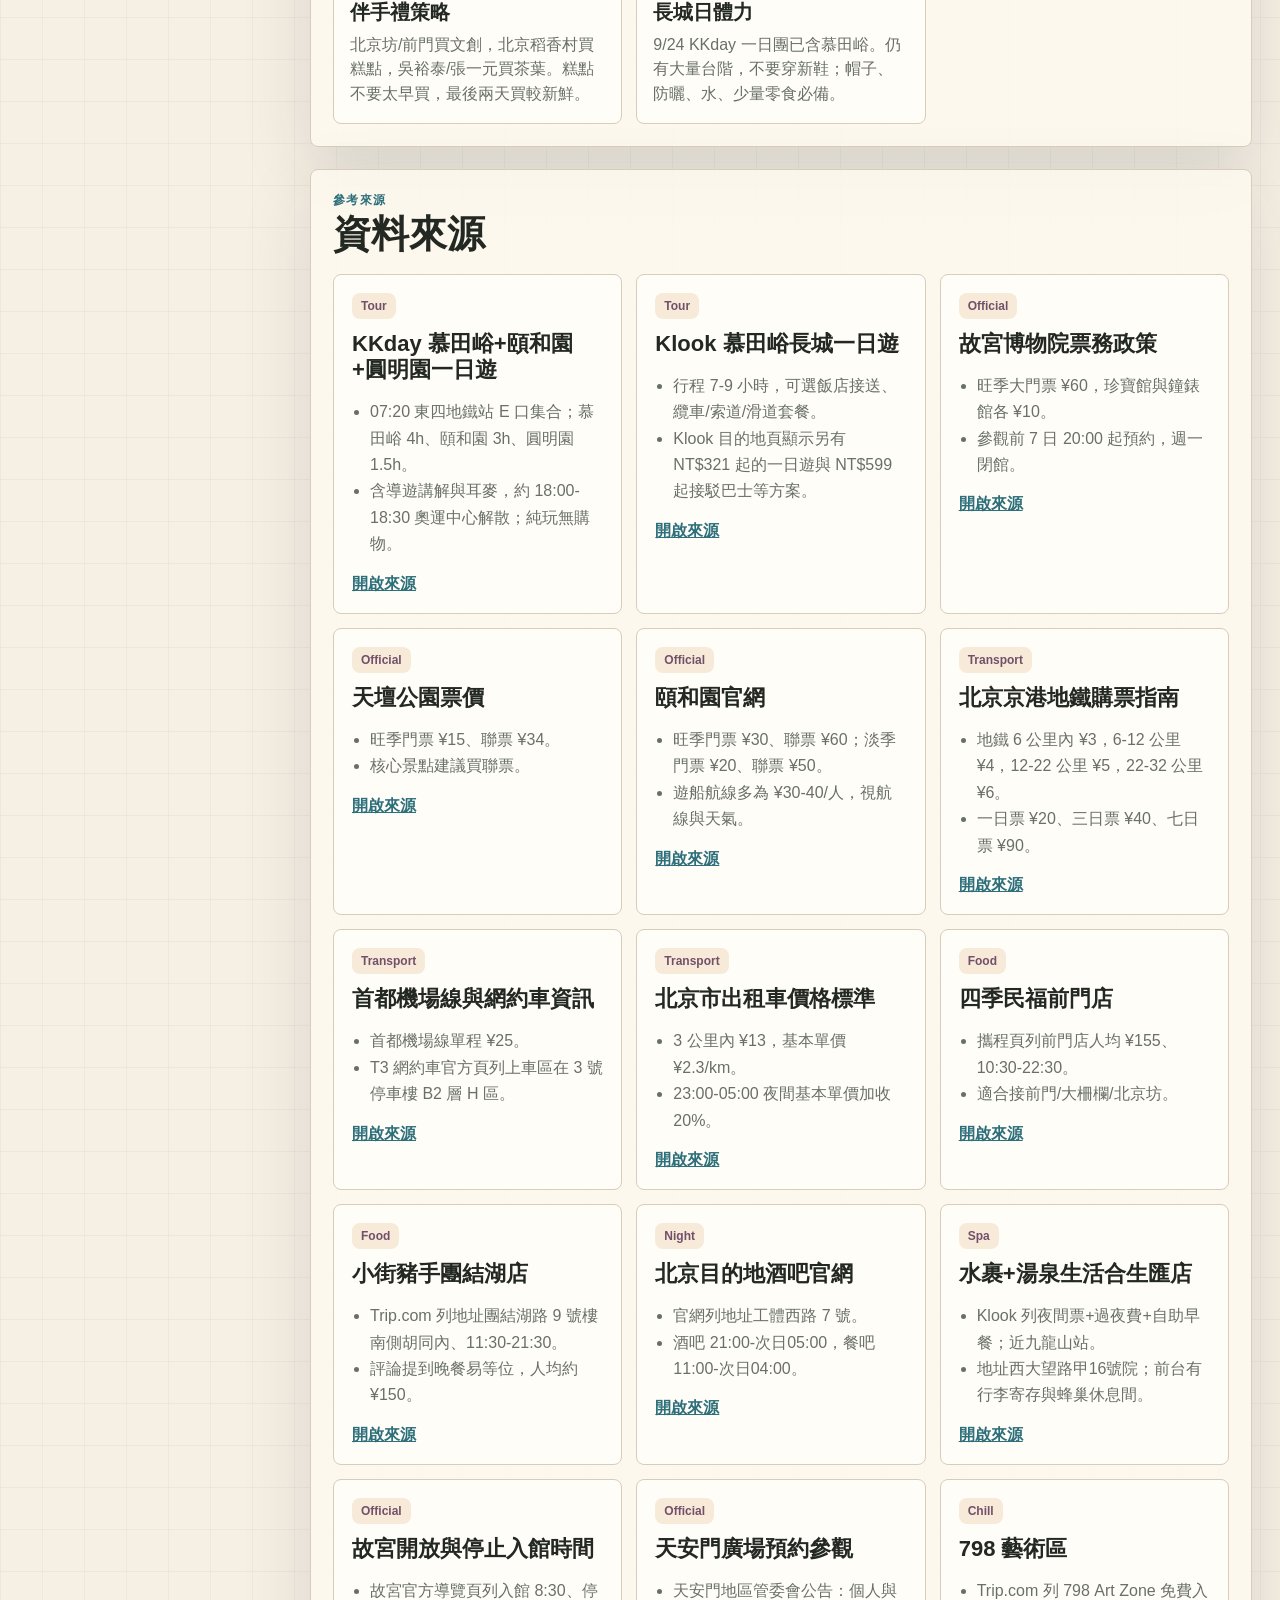
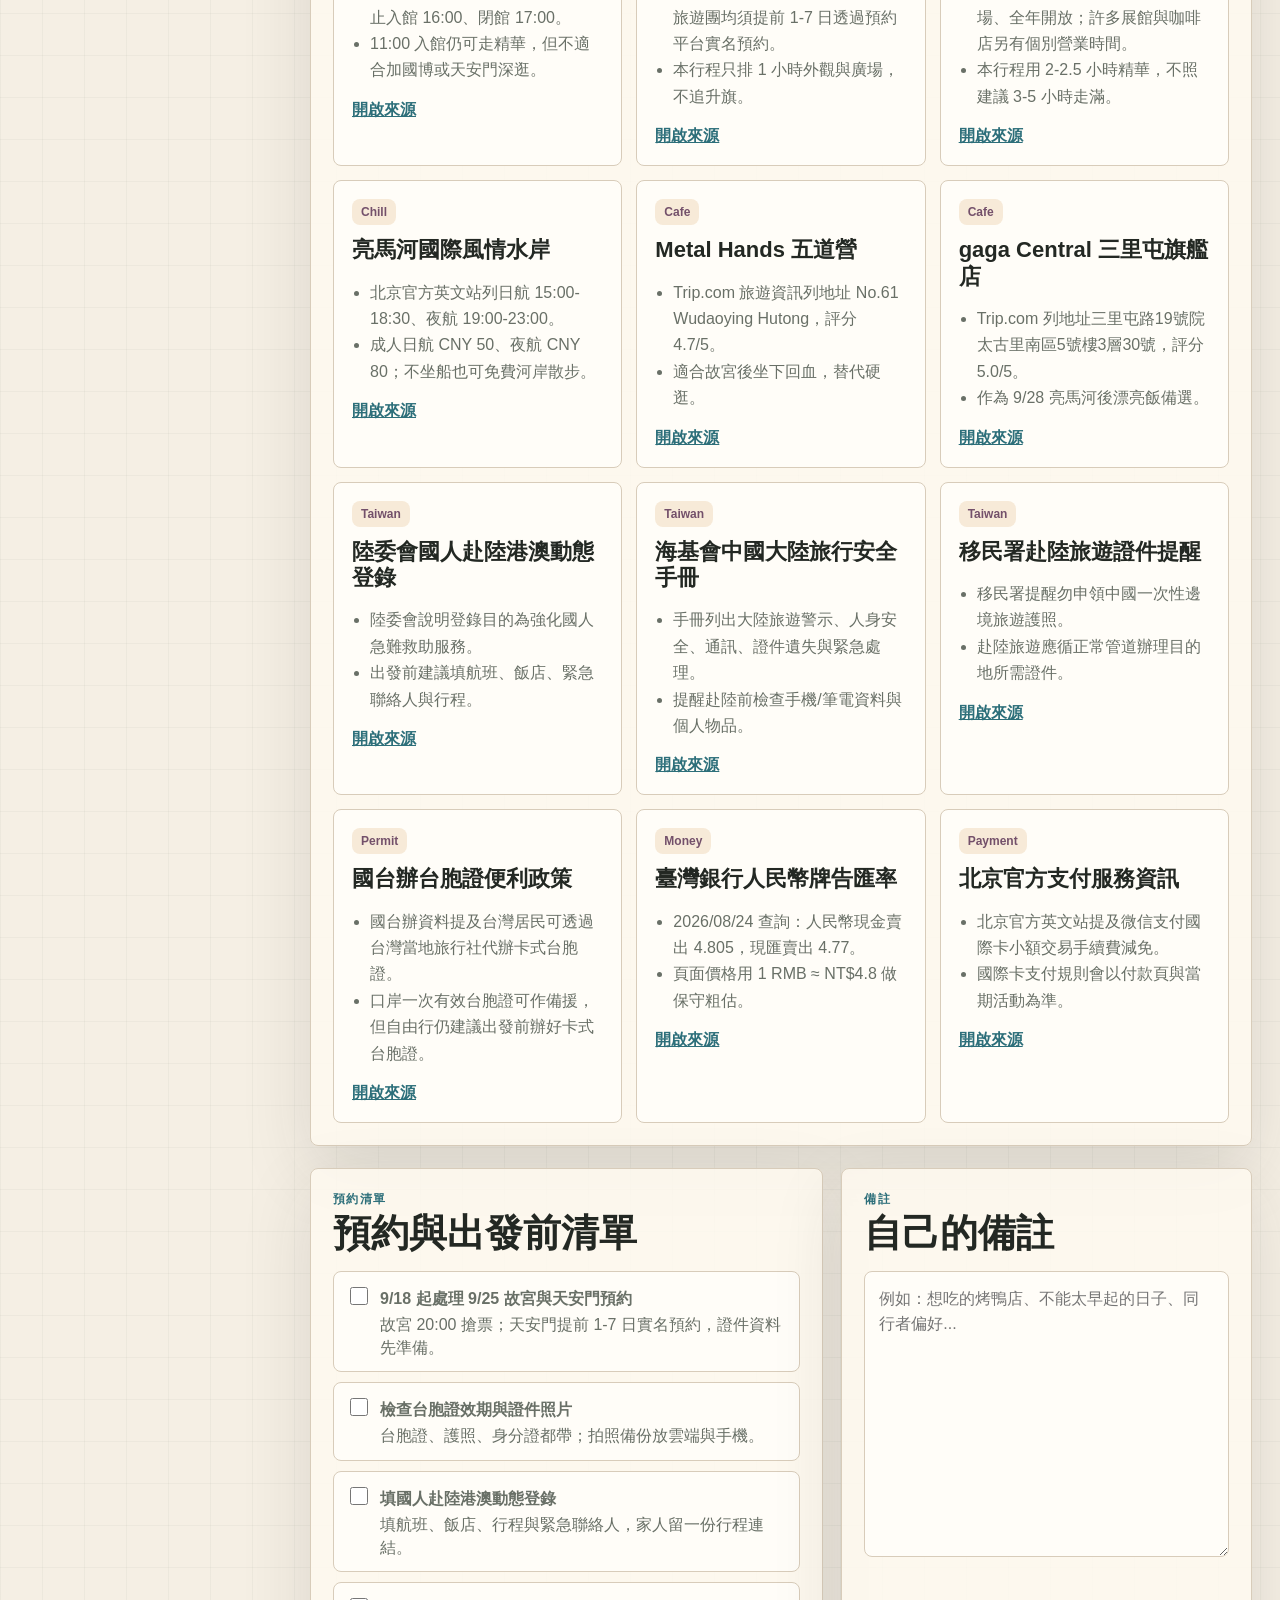
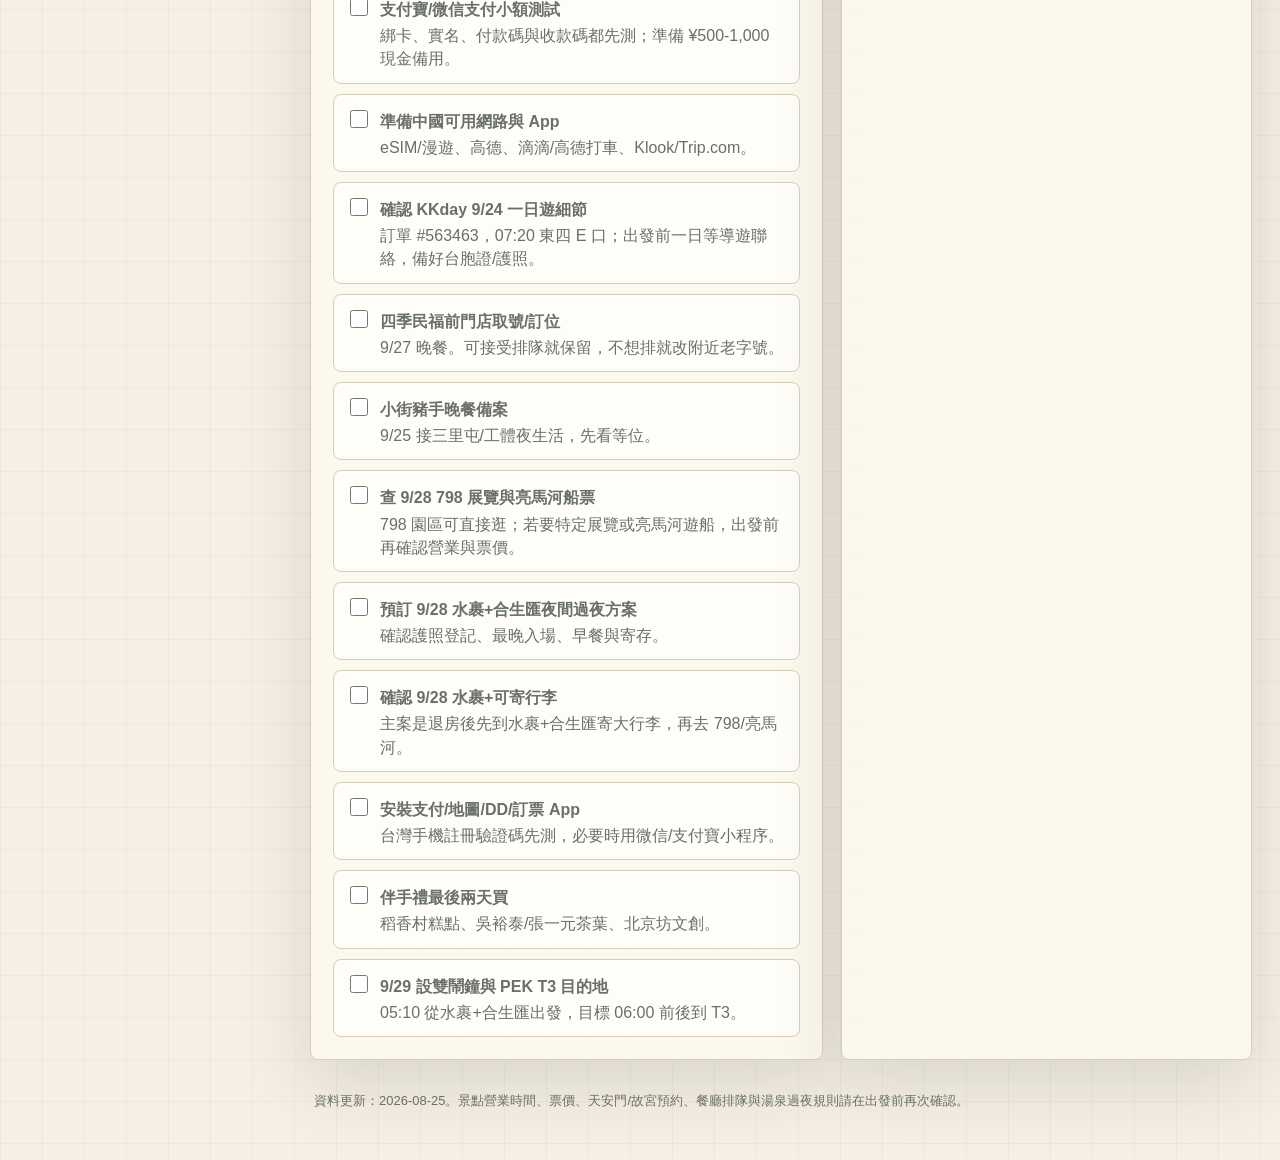
==== commit 2c6889a7: "Integrate KKday Mutianyu-Summer Palace tour on 9/24 and rebalance Beijing itinerary. Co-authored-by:" ====
--- a/beijing/index.html
+++ b/beijing/index.html
@@ -5,9 +5,14 @@
     <meta name="viewport" content="width=device-width, initial-scale=1.0" />
     <meta
       name="description"
-      content="2026 北京自由行行程工作台：依照 CA186/CA185 航班、管莊亞朵住宿與第六晚湯泉需求整理。"
+      content="2026 北京自由行手機出發包：離線行程、預約清單與 .ics 行事曆提醒。"
     />
-    <title>2026 北京自由行行程工作台</title>
+    <meta name="theme-color" content="#2d332f" />
+    <meta name="apple-mobile-web-app-capable" content="yes" />
+    <meta name="apple-mobile-web-app-title" content="北京出發包" />
+    <title>2026 北京自由行出發包</title>
+    <link rel="manifest" href="manifest.webmanifest" />
+    <link rel="apple-touch-icon" href="icon.svg" />
     <link
       rel="icon"
       href="data:image/svg+xml,%3Csvg xmlns='http://www.w3.org/2000/svg' viewBox='0 0 64 64'%3E%3Crect width='64' height='64' rx='12' fill='%232d332f'/%3E%3Ctext x='32' y='43' text-anchor='middle' font-size='34' fill='%23f8efe2' font-family='Georgia'%3E北%3C/text%3E%3C/svg%3E"
@@ -27,9 +32,9 @@
 
         <nav class="nav-links" aria-label="頁面導覽">
           <a href="#overview">總覽</a>
+          <a href="#departure-pack">出發包</a>
           <a href="#itinerary">每日行程</a>
           <a href="#audit">專家檢查</a>
-          <a href="#compare">版本比較</a>
           <a href="#budget">價格預估</a>
           <a href="#taiwan">台灣出發</a>
           <a href="#bath">第六晚湯泉</a>
@@ -58,22 +63,22 @@
         <section class="mini-card">
           <p class="label">作息</p>
           <strong>09:30-10:00 出發</strong>
-          <span>長城日因 tour 集合，建議 09:00 例外出門</span>
+          <span>9/24 KKday 06:15 出門；其餘日 09:30-10:00</span>
         </section>
       </aside>
 
       <main class="workspace">
         <section class="hero-grid" id="overview">
           <div class="hero-copy">
-            <p class="eyebrow">Research-backed itinerary</p>
-            <h1>北京自由行重新排版：故宮天安門、長城、胡同咖啡、798 與湯泉睡。</h1>
+            <p class="eyebrow">手機出發包</p>
+            <h1>北京 6 晚：KKday 長城園林、故宮、胡同、798 與湯泉過夜。</h1>
             <p>
-              這版把實際遊記常見路線拆開，再配合你的管莊住宿和早班回程：
-              這版拿掉環球，改成幾天緊、一兩天鬆：故宮天安門和長城是必去緊湊日，其餘用 1-2 小時小行程、咖啡、漂亮飯和湯泉收尾。
+              把會用到的資訊放在手機上：離線可看每日行程、預約清單與備註；
+              另可下載 .ics，把故宮搶票、KKday 9/24 一日團、環球備案、湯泉與返程提醒加入行事曆。
             </p>
             <div class="hero-actions">
               <a class="button primary" href="#itinerary">看每日行程</a>
-              <a class="button ghost" href="#bath">先看湯泉方案</a>
+              <a class="button ghost" href="#departure-pack">下載行事曆</a>
             </div>
           </div>
 
@@ -94,9 +99,9 @@
               <small>管莊適合東邊線；市中心景點集中成整日。</small>
             </article>
             <article>
-              <span class="kicker">最重要提醒</span>
+              <span class="kicker">出發包</span>
               <strong>故宮/天安門 9/18 起處理</strong>
-              <small>故宮 20:00 搶票；天安門提前 1-7 日預約。</small>
+              <small>下載 .ics 後，手機行事曆會提醒搶票、tour、湯泉和返程。</small>
             </article>
           </div>
         </section>
@@ -133,10 +138,36 @@
           </figure>
         </section>
 
+        <section class="departure-section" id="departure-pack">
+          <div class="section-heading">
+            <div>
+              <p class="eyebrow">出發包</p>
+              <h2>手機離線與行事曆</h2>
+            </div>
+            <span class="soft-badge" id="offlineStatus">離線快取準備中</span>
+          </div>
+          <div class="departure-grid">
+            <article class="info-card dark">
+              <h3>下載 .ics 提醒</h3>
+              <p>包含故宮搶票、長城 tour、環球備案、湯泉過夜與返程鬧鐘。</p>
+              <button class="button primary" type="button" id="downloadCalendar">下載行事曆</button>
+            </article>
+            <article class="info-card">
+              <h3>加到手機桌面</h3>
+              <p>開啟本頁後加入主畫面。之後即使沒有網路，也能看行程、勾清單、寫備註。</p>
+            </article>
+            <article class="info-card">
+              <h3>出發前最後檢查</h3>
+              <p>先打開一次本頁，等離線狀態變成已快取，再測一次行事曆下載。</p>
+            </article>
+          </div>
+          <div class="reminder-list" id="reminderList" aria-label="行事曆提醒列表"></div>
+        </section>
+
         <section class="planner-layout" id="itinerary">
           <div class="section-heading">
             <div>
-              <p class="eyebrow">Day board</p>
+              <p class="eyebrow">每日行程</p>
               <h2>每日行程</h2>
             </div>
             <div class="filter-row" aria-label="行程分類篩選">
@@ -149,7 +180,7 @@
               <button class="filter-chip" type="button" data-filter="food">餐廳</button>
               <button class="filter-chip" type="button" data-filter="night">夜生活</button>
               <button class="filter-chip" type="button" data-filter="wellness">養生</button>
-              <button class="filter-chip" type="button" data-filter="tour">Tour</button>
+              <button class="filter-chip" type="button" data-filter="tour">一日遊</button>
               <button class="filter-chip" type="button" data-filter="rest">休息</button>
             </div>
           </div>
@@ -163,7 +194,7 @@
             </section>
 
             <aside class="inspector" aria-label="行程細節">
-              <p class="eyebrow">Selected stop</p>
+              <p class="eyebrow">行程細節</p>
               <h3 id="detailTitle">選一個行程點</h3>
               <p id="detailMeta"></p>
               <dl class="detail-list">
@@ -188,7 +219,7 @@
         <section class="route-section" id="routes">
           <div class="section-heading">
             <div>
-              <p class="eyebrow">Route checks</p>
+              <p class="eyebrow">交通速查</p>
               <h2>交通與價格速查</h2>
             </div>
             <span class="soft-badge">地鐵優先；跨區/深夜用 DD</span>
@@ -199,7 +230,7 @@
         <section class="audit-section" id="audit">
           <div class="section-heading">
             <div>
-              <p class="eyebrow">Expert audit</p>
+              <p class="eyebrow">專家檢查</p>
               <h2>自由行專家檢查</h2>
             </div>
             <span class="soft-badge">熱門度 / 美食 / 交通 / 時間緩衝</span>
@@ -207,21 +238,10 @@
           <div class="audit-grid" id="auditGrid"></div>
         </section>
 
-        <section class="compare-section" id="compare">
-          <div class="section-heading">
-            <div>
-              <p class="eyebrow">Version compare</p>
-              <h2>參考舊版後的取捨</h2>
-            </div>
-            <span class="soft-badge">舊版手冊感 + 新版互動行程板</span>
-          </div>
-          <div class="compare-grid" id="compareGrid"></div>
-        </section>
-
         <section class="budget-section" id="budget">
           <div class="section-heading">
             <div>
-              <p class="eyebrow">Budget range</p>
+              <p class="eyebrow">預算</p>
               <h2>價格預估與現金配置</h2>
             </div>
             <span class="soft-badge">以 1 RMB ≈ NT$4.8 粗估</span>
@@ -232,7 +252,7 @@
         <section class="taiwan-section" id="taiwan">
           <div class="section-heading">
             <div>
-              <p class="eyebrow">Taiwan departure</p>
+              <p class="eyebrow">台灣出發</p>
               <h2>台灣人赴大陸出發前提醒</h2>
             </div>
             <span class="soft-badge">證件 / 支付 / 網路 / 安全</span>
@@ -243,7 +263,7 @@
         <section class="bath-section" id="bath">
           <div class="section-heading">
             <div>
-              <p class="eyebrow">Final night</p>
+              <p class="eyebrow">第六晚</p>
               <h2>第六晚湯泉睡方案</h2>
             </div>
             <span class="soft-badge">9/28（一）晚間入住，9/29（二）清晨去 PEK</span>
@@ -252,17 +272,17 @@
           <div class="bath-grid">
             <article class="recommend-card">
               <span class="recommend-label">推薦主案</span>
-              <h3>水裹·湯泉生活｜北京四惠店</h3>
+              <h3>水裹+湯泉生活｜北京合生匯店</h3>
               <p>
-                適合從 798、亮馬河、三里屯回到東四環一帶後過夜。Klook 頁面列有夜間票＋過夜費＋自助早餐，
+                適合從 798、亮馬河、三里屯回到九龍山/合生匯一帶後過夜。Klook 頁面列有夜間票＋過夜費＋自助早餐，
                 並標示前台有行李寄存；對你最後一晚「不再訂酒店、洗完睡、清晨出發」最貼近。
               </p>
               <ul class="clean-list">
-                <li>優點：東邊動線順、可寄行李、湯池與休息區完整。</li>
-                <li>風險：清晨仍要叫車去首都機場，建議抓 50-70 分鐘含等車緩衝。</li>
+                <li>優點：環境比四惠店新、蜂巢休息間、水果飲料自助。</li>
+                <li>風險：到 PEK T3 車程略長，清晨建議 05:10 出發、抓 50-75 分鐘含等車緩衝。</li>
                 <li>操作：9/28 白天先把大行李寄在飯店或直接帶到湯泉；離開前確認護照與登機證。</li>
               </ul>
-              <a class="button primary" href="https://www.klook.com/zh-TW/activity/138965-water-wrap-soup-spa-life-beijing-gaobeidian/" target="_blank" rel="noopener noreferrer">
+              <a class="button primary" href="https://www.klook.com/zh-TW/activity/190601-shuiguo-plus-beijing-heshenghui/" target="_blank" rel="noopener noreferrer">
                 查看 Klook 方案
               </a>
             </article>
@@ -279,7 +299,7 @@
             <article class="option-card">
               <h3>城市型備案：水酷湯泉雙井店</h3>
               <p>
-                Trip Moments 標示雙井店 24 小時營業，設施多、適合想吃喝休息的人；但它比四惠更偏市區，
+                Trip Moments 標示雙井店 24 小時營業，設施多、適合想吃喝休息的人；但它比合生匯更偏市區南邊，
                 清晨去 PEK 的車程不確定性較高，排在備案。
               </p>
               <a href="https://hk.trip.com/moments/poi-shuiku-hot-spring-139042174/" target="_blank" rel="noopener noreferrer">看旅客資訊</a>
@@ -290,7 +310,7 @@
         <section class="food-section" id="food">
           <div class="section-heading">
             <div>
-              <p class="eyebrow">Food map</p>
+              <p class="eyebrow">餐廳</p>
               <h2>餐廳安排與備選</h2>
             </div>
             <span class="soft-badge">只列已查到地址/營業資訊者</span>
@@ -301,7 +321,7 @@
         <section class="night-section" id="night">
           <div class="section-heading">
             <div>
-              <p class="eyebrow">After dark</p>
+              <p class="eyebrow">夜間</p>
               <h2>夜生活、酒吧、Club、養生館</h2>
             </div>
             <span class="soft-badge">22:00 收尾；夜店日可到 00:00</span>
@@ -312,7 +332,7 @@
         <section class="tips-section" id="tips">
           <div class="section-heading">
             <div>
-              <p class="eyebrow">Before you go</p>
+              <p class="eyebrow">行前提醒</p>
               <h2>行前通知與北京習慣</h2>
             </div>
           </div>
@@ -322,8 +342,8 @@
         <section class="source-section" id="sources">
           <div class="section-heading">
             <div>
-              <p class="eyebrow">Research notes</p>
-              <h2>這版行程怎麼從別人的行程整理出來</h2>
+              <p class="eyebrow">參考來源</p>
+              <h2>資料來源</h2>
             </div>
           </div>
           <div class="source-grid" id="sourceGrid"></div>
@@ -331,13 +351,13 @@
 
         <section class="prep-grid" id="prep">
           <div class="prep-card">
-            <p class="eyebrow">Booking checklist</p>
+            <p class="eyebrow">預約清單</p>
             <h2>預約與出發前清單</h2>
             <div class="checklist" id="checklist"></div>
           </div>
 
           <div class="prep-card">
-            <p class="eyebrow">Trip note</p>
+            <p class="eyebrow">備註</p>
             <h2>自己的備註</h2>
             <textarea id="tripNotes" rows="10" placeholder="例如：想吃的烤鴨店、不能太早起的日子、同行者偏好..."></textarea>
           </div>
--- a/beijing/styles.css
+++ b/beijing/styles.css
@@ -306,6 +306,7 @@
 }
 
 .planner-layout,
+.departure-section,
 .bath-section,
 .source-section,
 .food-section,
@@ -313,7 +314,6 @@
 .tips-section,
 .route-section,
 .audit-section,
-.compare-section,
 .budget-section,
 .taiwan-section,
 .prep-card {
@@ -433,6 +433,12 @@
   font-weight: 700;
 }
 
+.soft-badge.ready {
+  border-color: rgba(84, 107, 90, 0.55);
+  background: rgba(84, 107, 90, 0.16);
+  color: var(--cypress);
+}
+
 .timeline {
   display: grid;
   padding: 10px 16px 16px;
@@ -647,17 +653,58 @@
 }
 
 .source-grid,
+.departure-grid,
 .food-grid,
 .night-grid,
 .tips-grid,
 .route-grid,
 .audit-grid,
-.compare-grid,
 .budget-grid,
 .taiwan-grid {
   display: grid;
   grid-template-columns: repeat(3, minmax(0, 1fr));
   gap: 14px;
+}
+
+.departure-grid {
+  align-items: stretch;
+}
+
+.departure-grid .button {
+  width: fit-content;
+  margin-top: 8px;
+}
+
+.reminder-list {
+  display: grid;
+  gap: 10px;
+  margin-top: 14px;
+}
+
+.reminder-item {
+  display: grid;
+  grid-template-columns: 118px minmax(180px, 0.42fr) minmax(0, 1fr);
+  gap: 12px;
+  align-items: start;
+  border: 1px solid var(--line);
+  border-radius: var(--radius);
+  background: #fffdf8;
+  padding: 12px;
+}
+
+.reminder-item span {
+  color: var(--lake);
+  font-weight: 900;
+  font-variant-numeric: tabular-nums;
+}
+
+.reminder-item strong {
+  line-height: 1.3;
+}
+
+.reminder-item small {
+  color: var(--muted);
+  line-height: 1.45;
 }
 
 .source-card ul {
@@ -870,12 +917,12 @@
   }
 
   .source-grid,
+  .departure-grid,
   .food-grid,
   .night-grid,
   .tips-grid,
   .route-grid,
   .audit-grid,
-  .compare-grid,
   .budget-grid,
   .taiwan-grid,
   .photo-strip {
@@ -904,15 +951,24 @@
   .status-board,
   .photo-strip,
   .source-grid,
+  .departure-grid,
   .food-grid,
   .night-grid,
   .tips-grid,
   .route-grid,
   .audit-grid,
-  .compare-grid,
   .budget-grid,
   .taiwan-grid {
     grid-template-columns: 1fr;
+  }
+
+  .departure-grid .button {
+    width: 100%;
+  }
+
+  .reminder-item {
+    grid-template-columns: 1fr;
+    gap: 4px;
   }
 
   .section-heading,
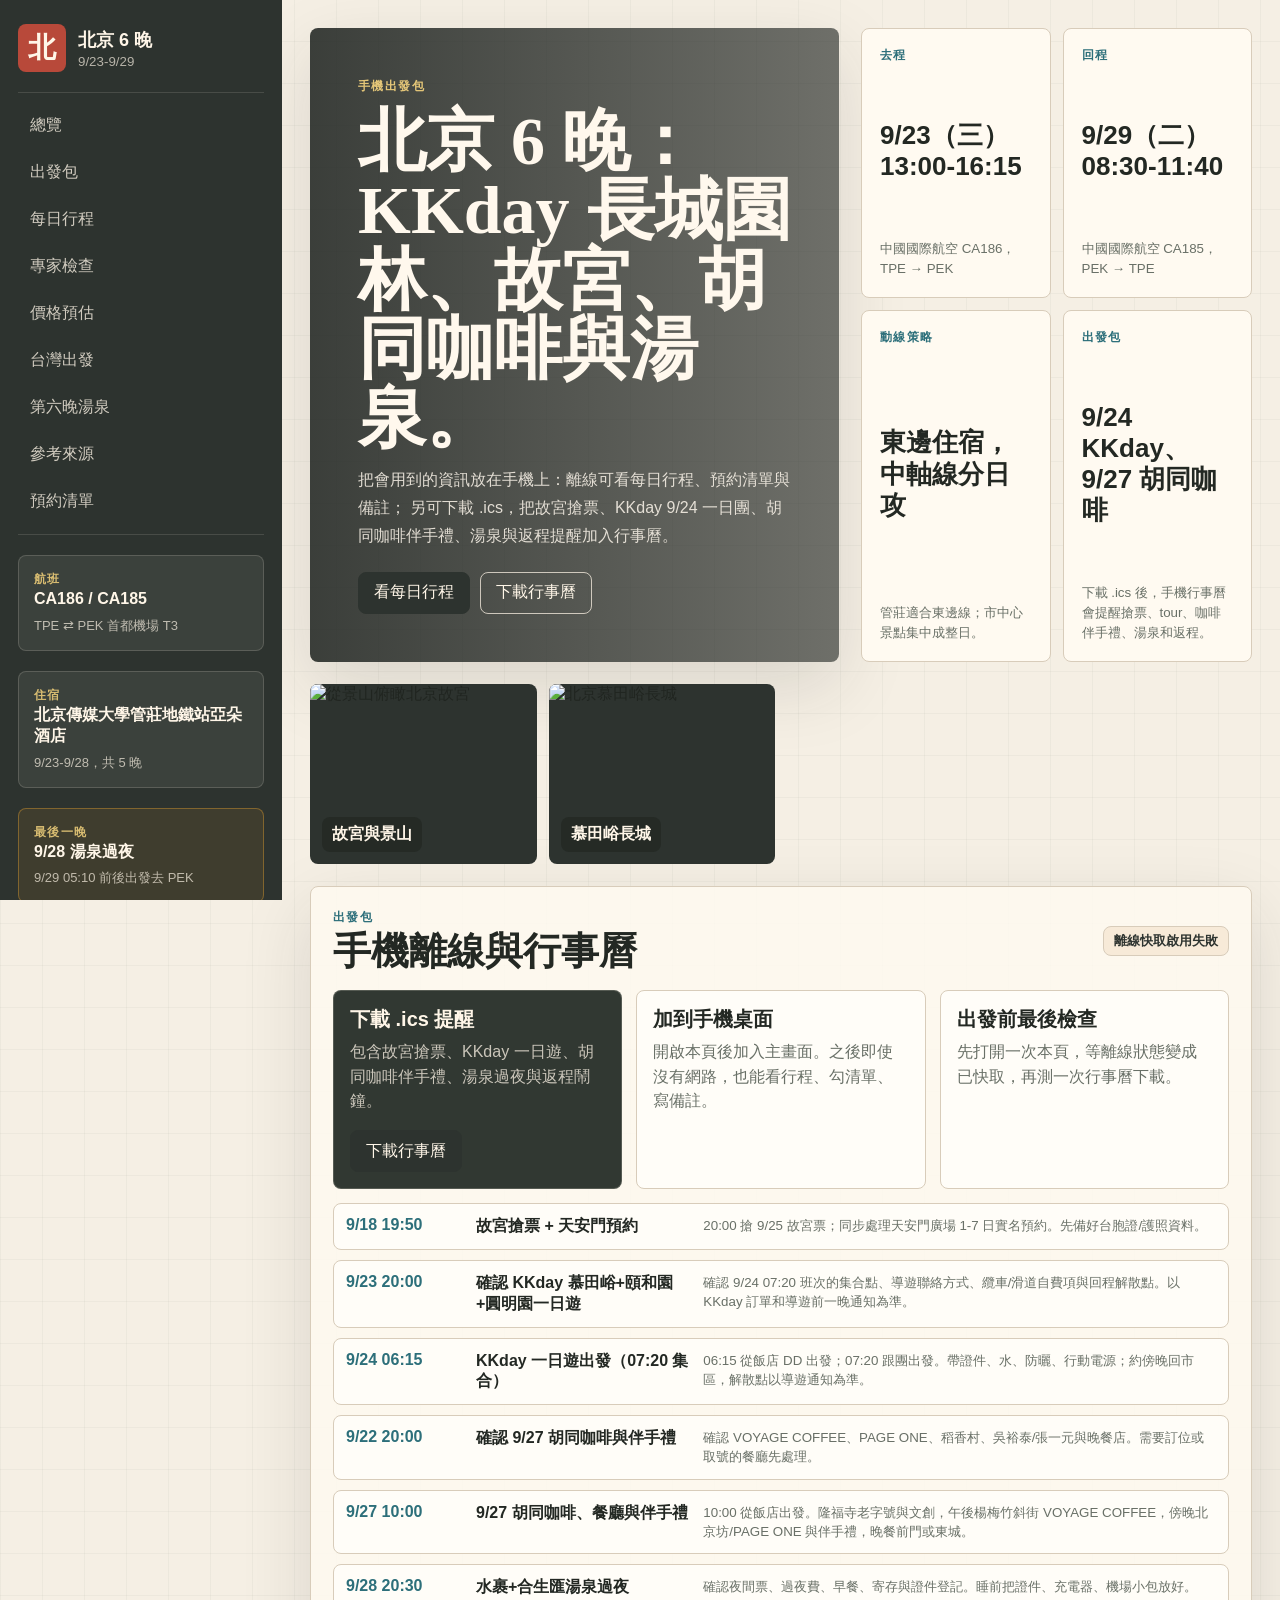
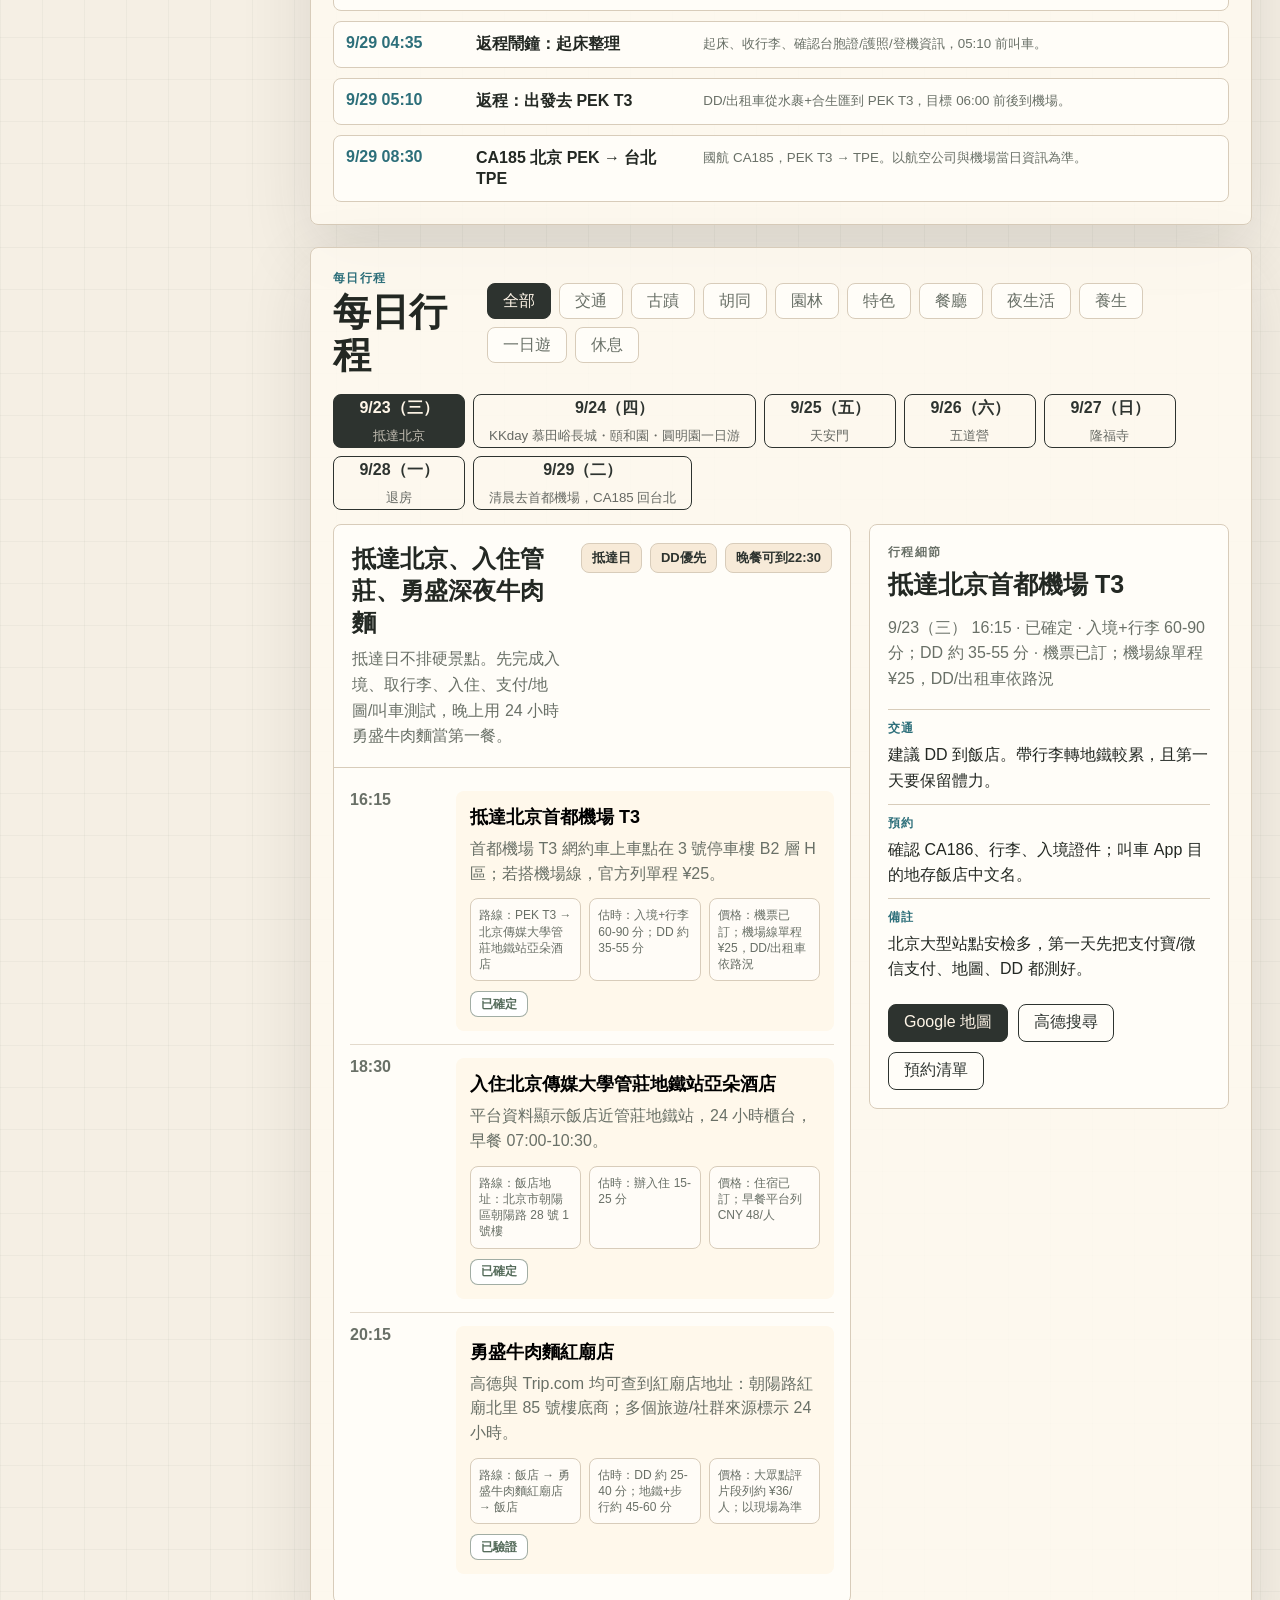
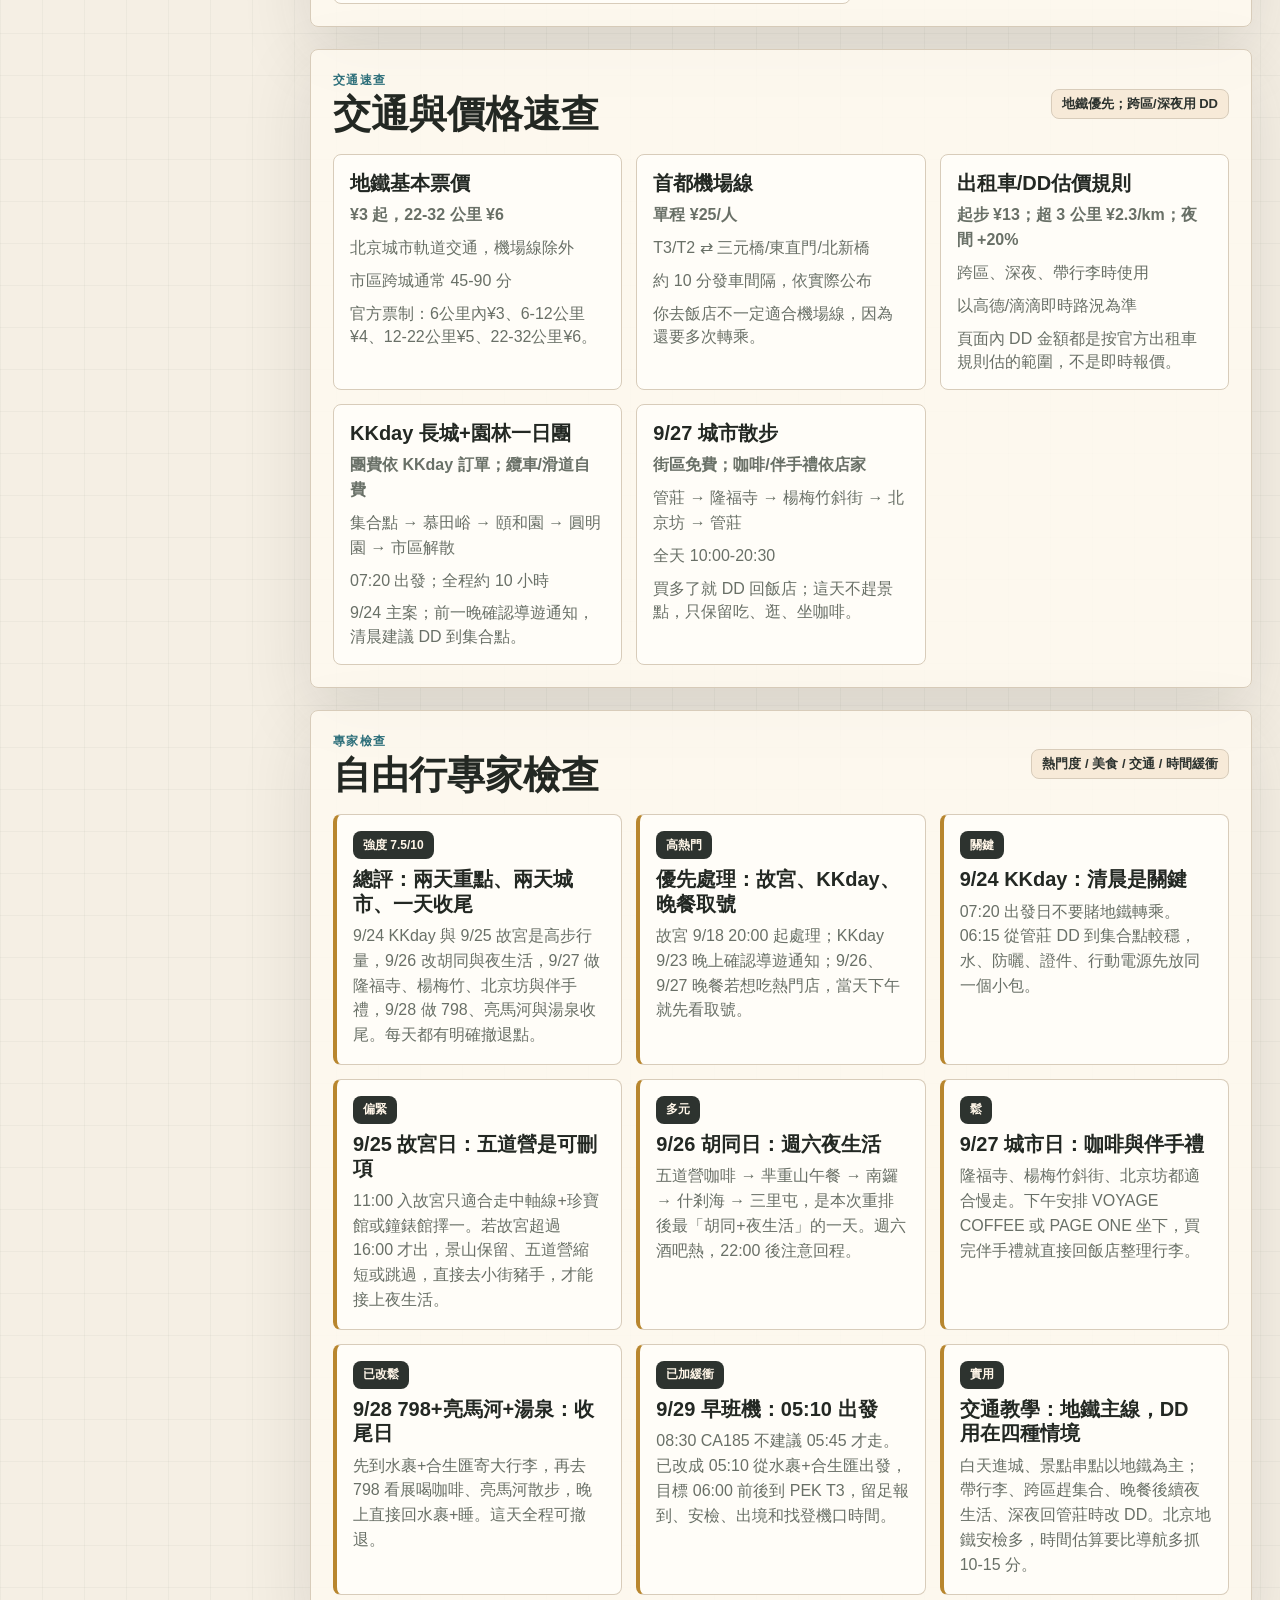
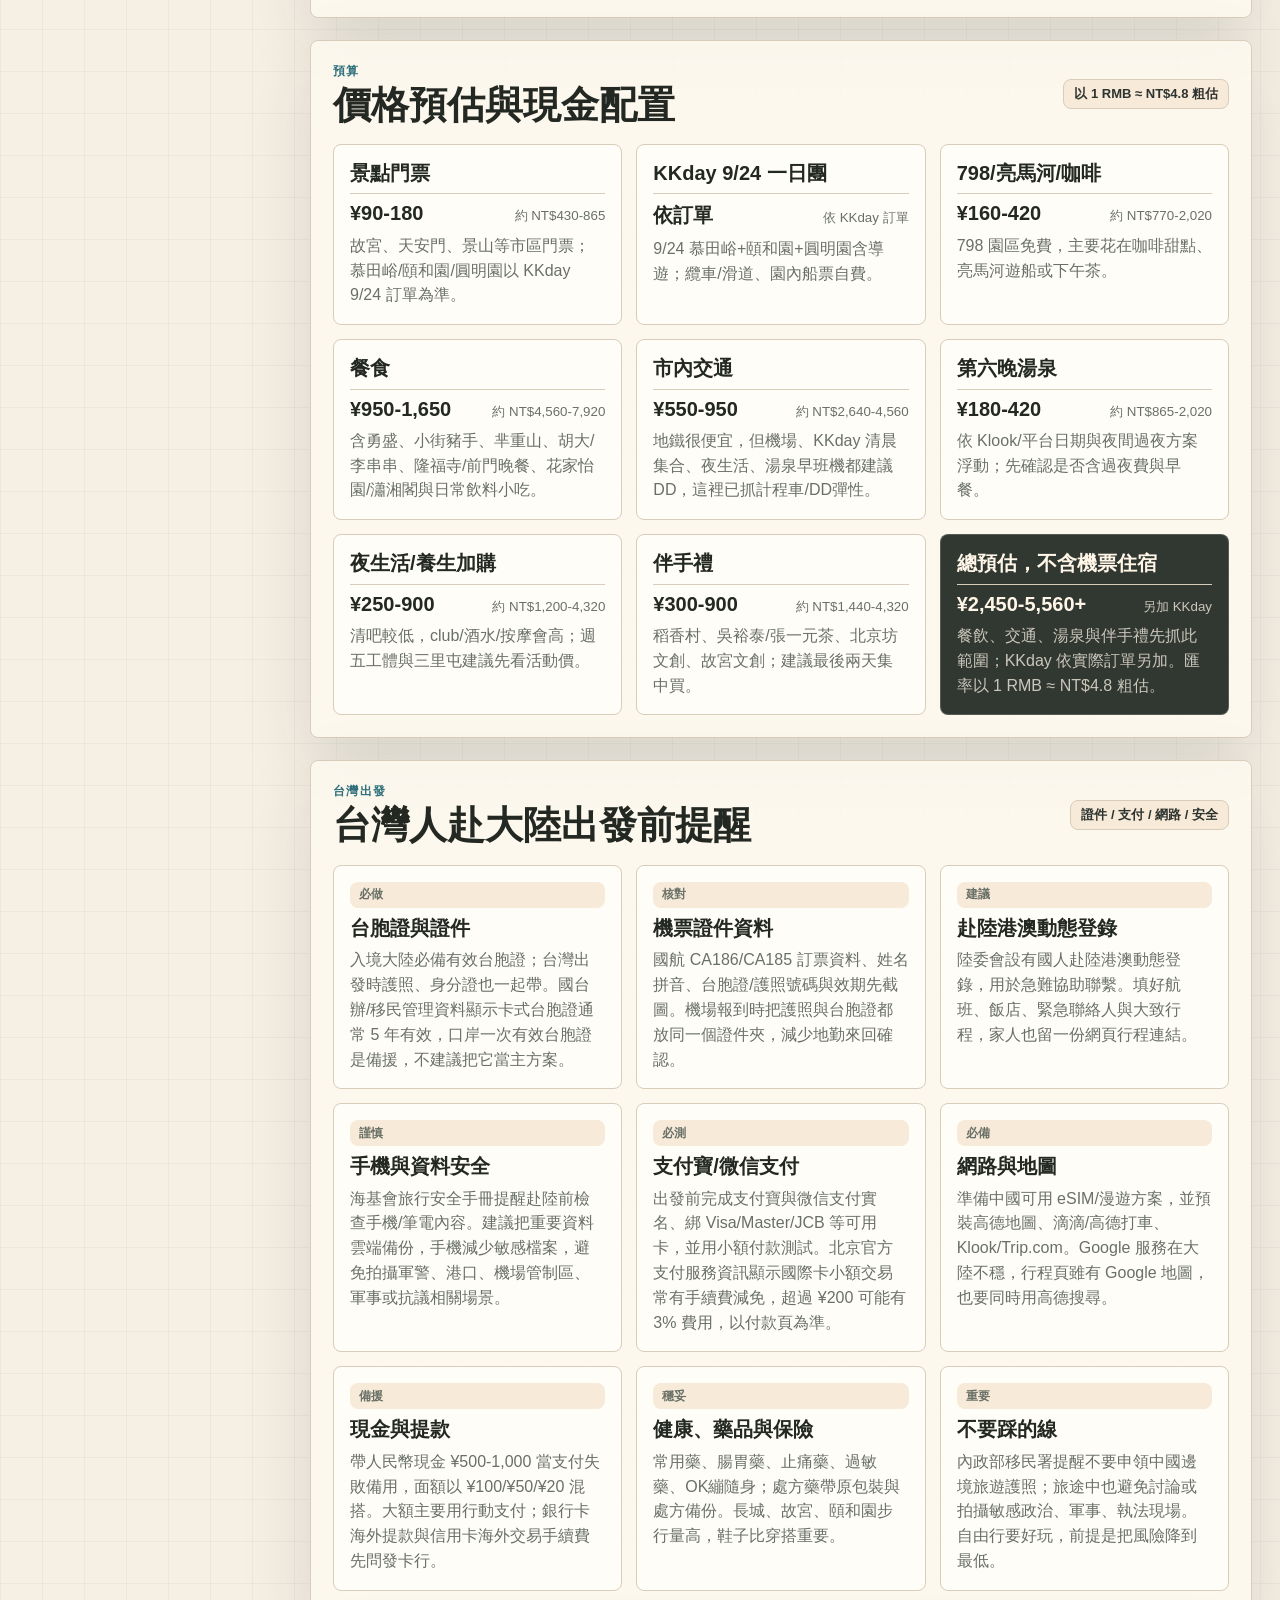
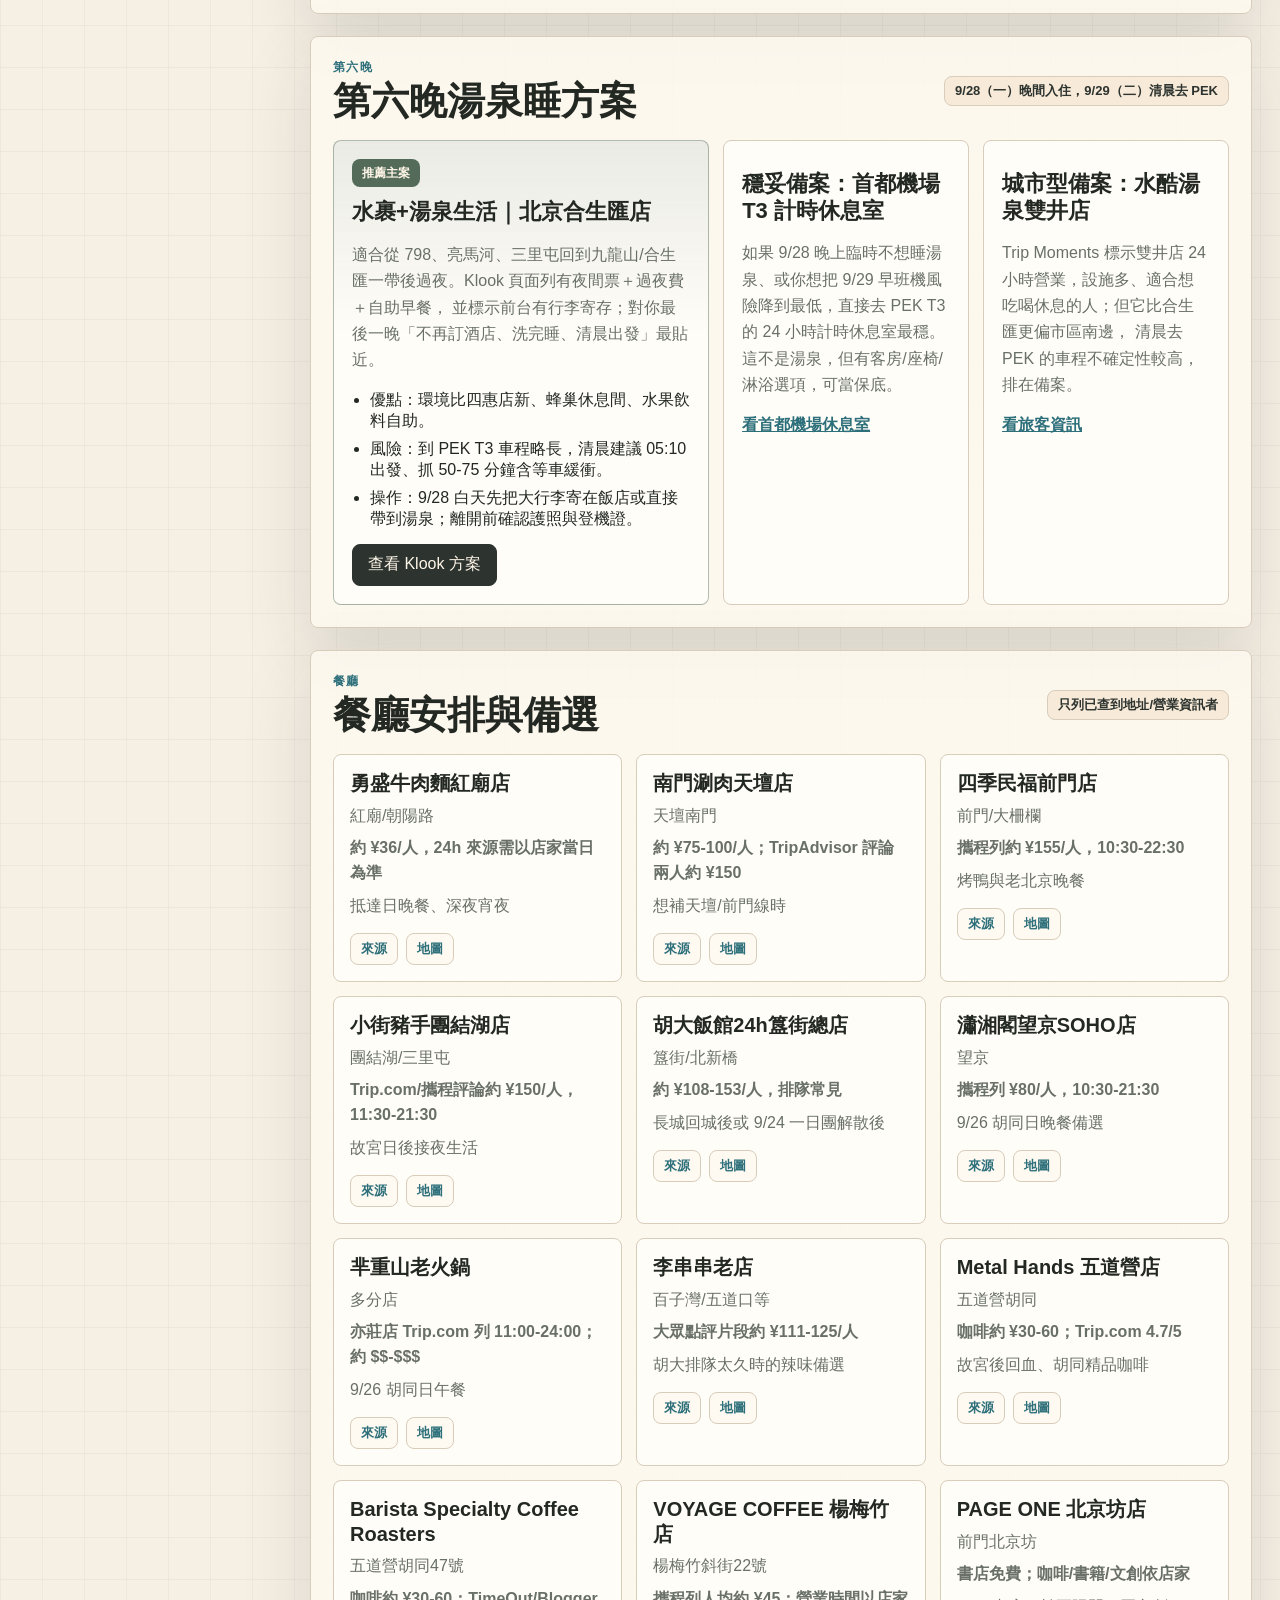
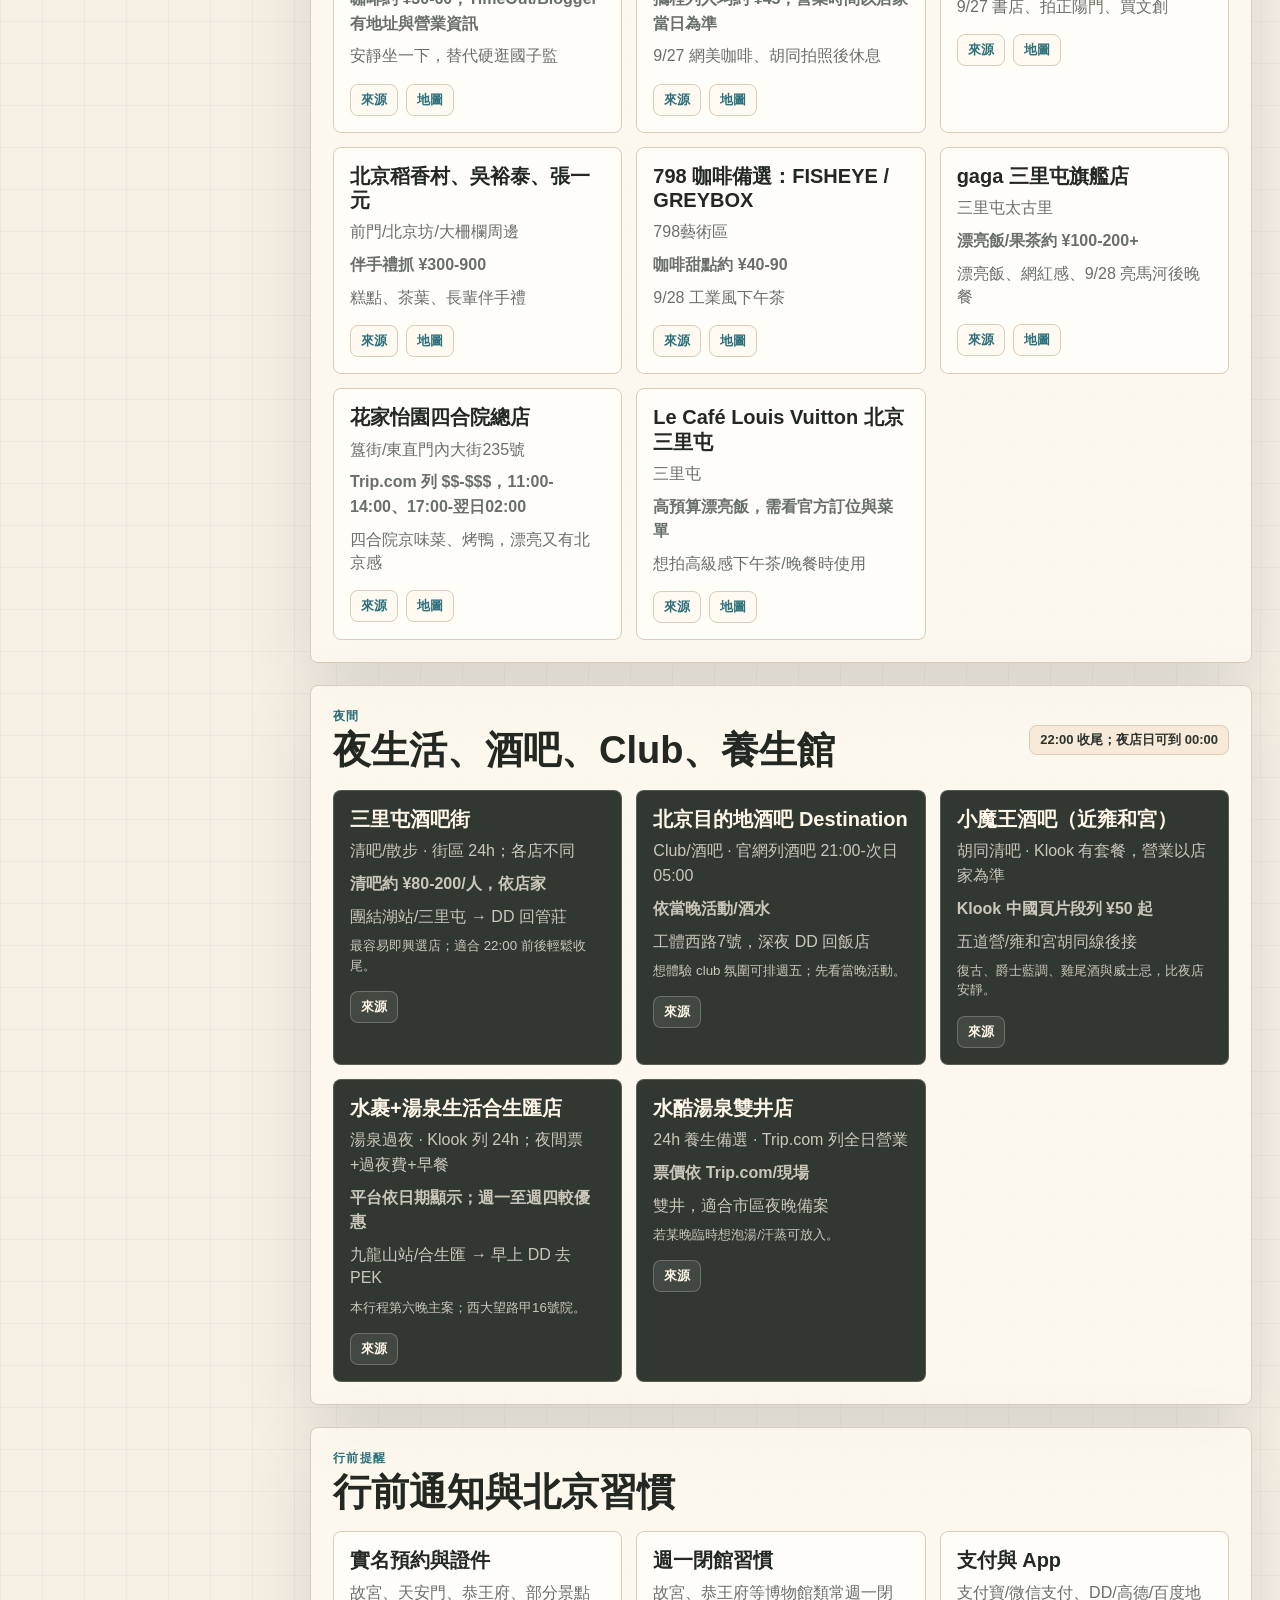
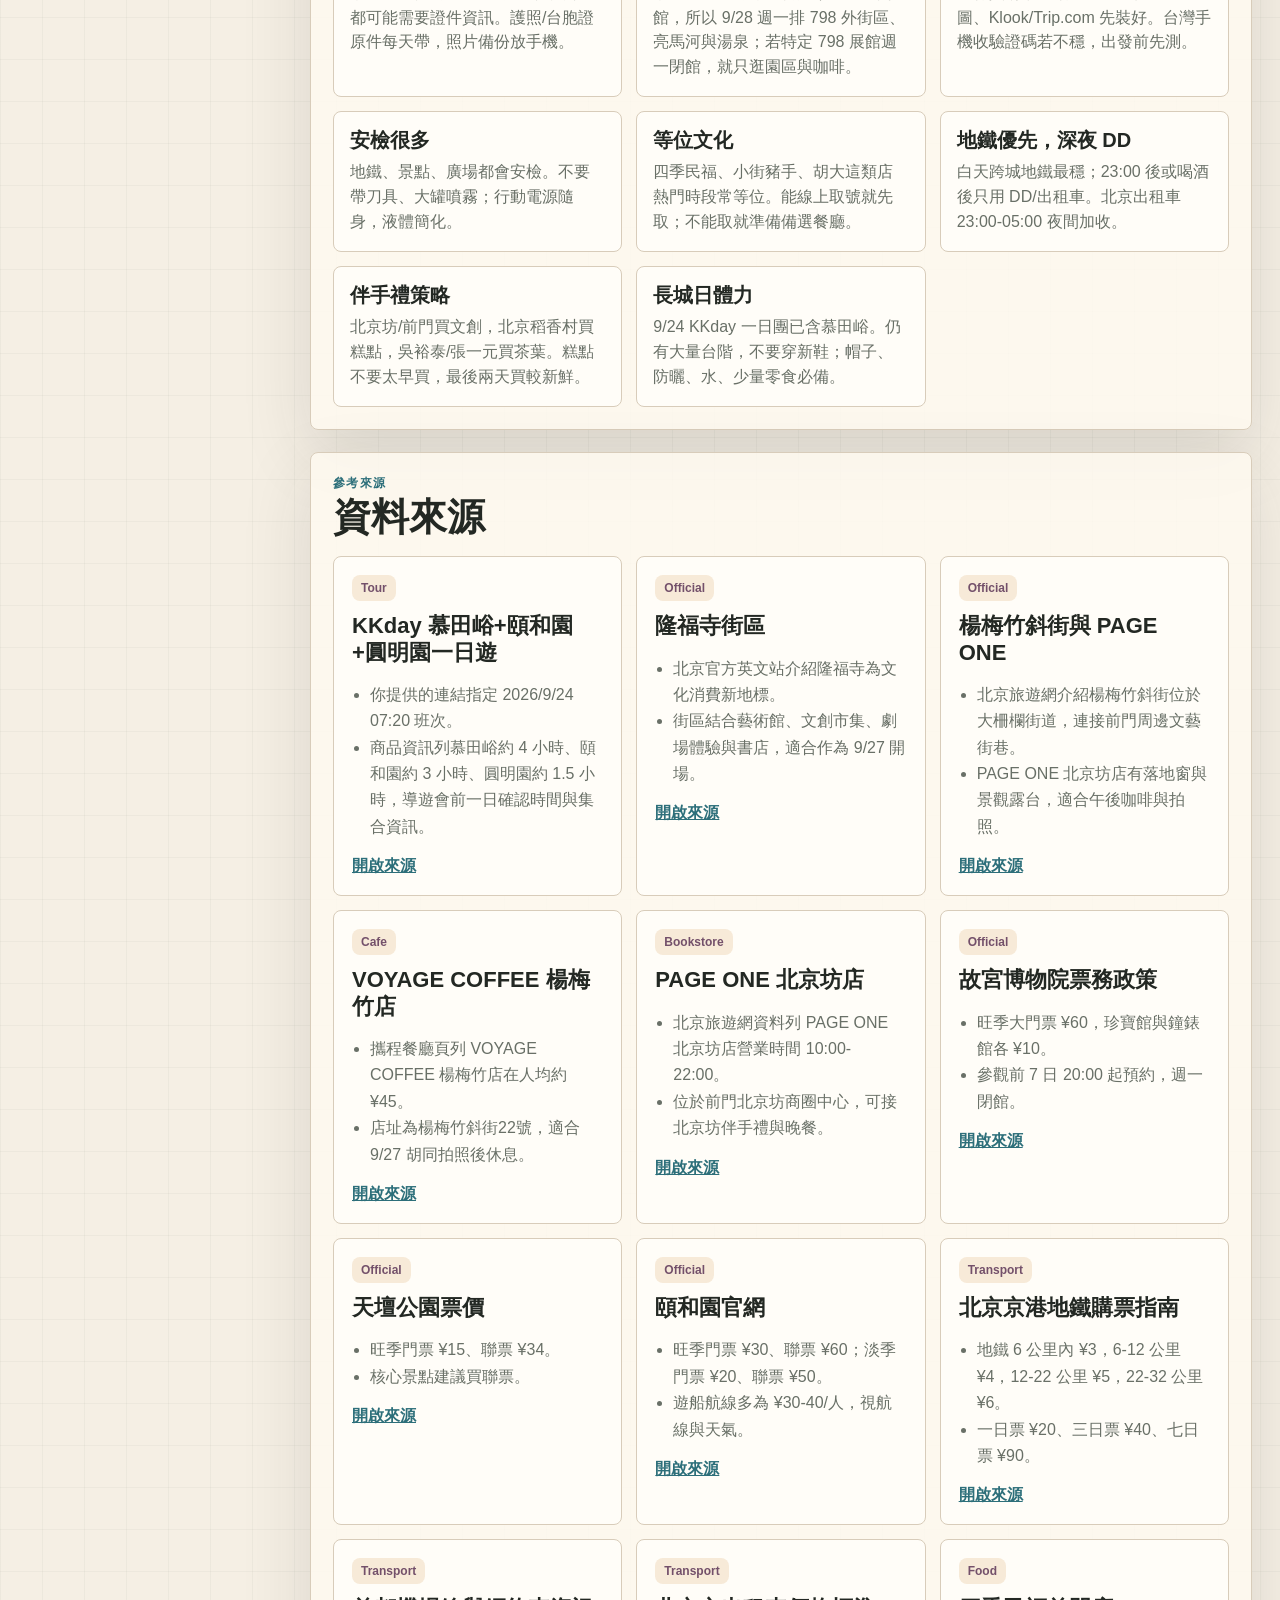
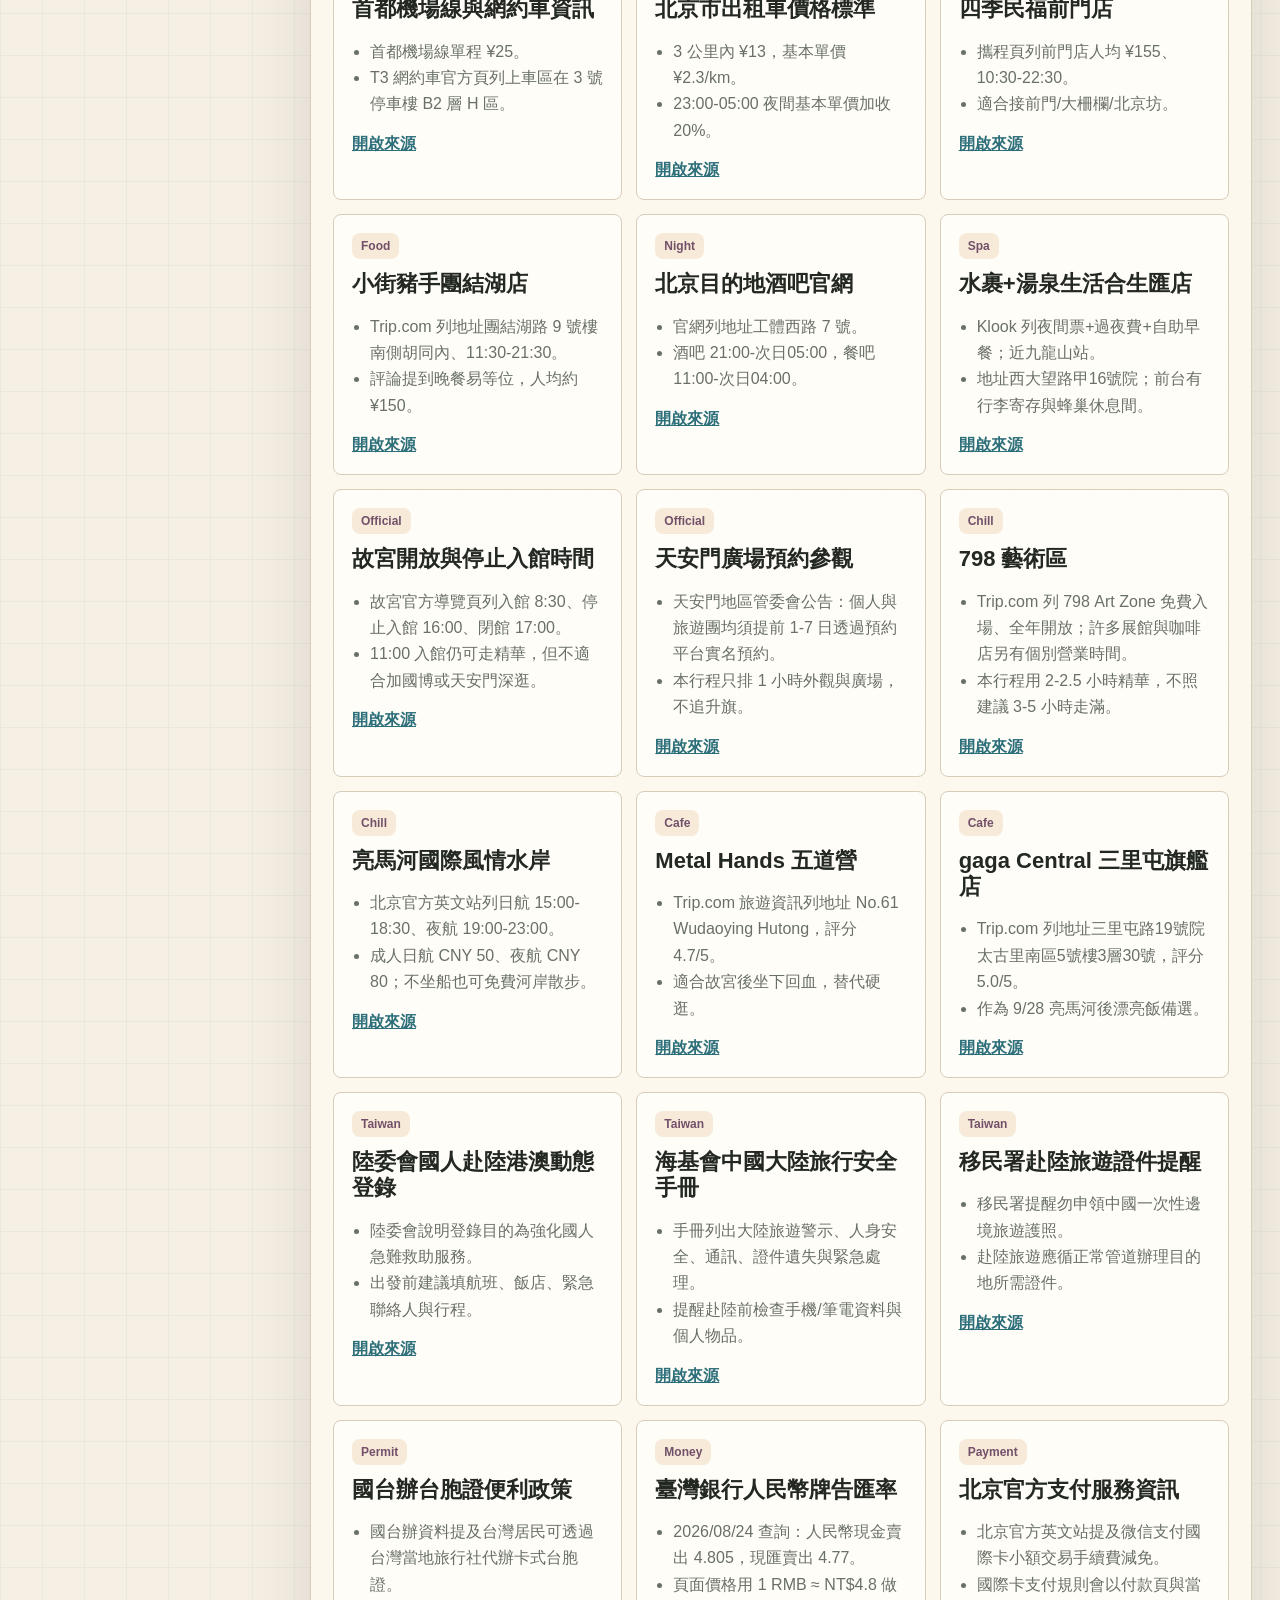
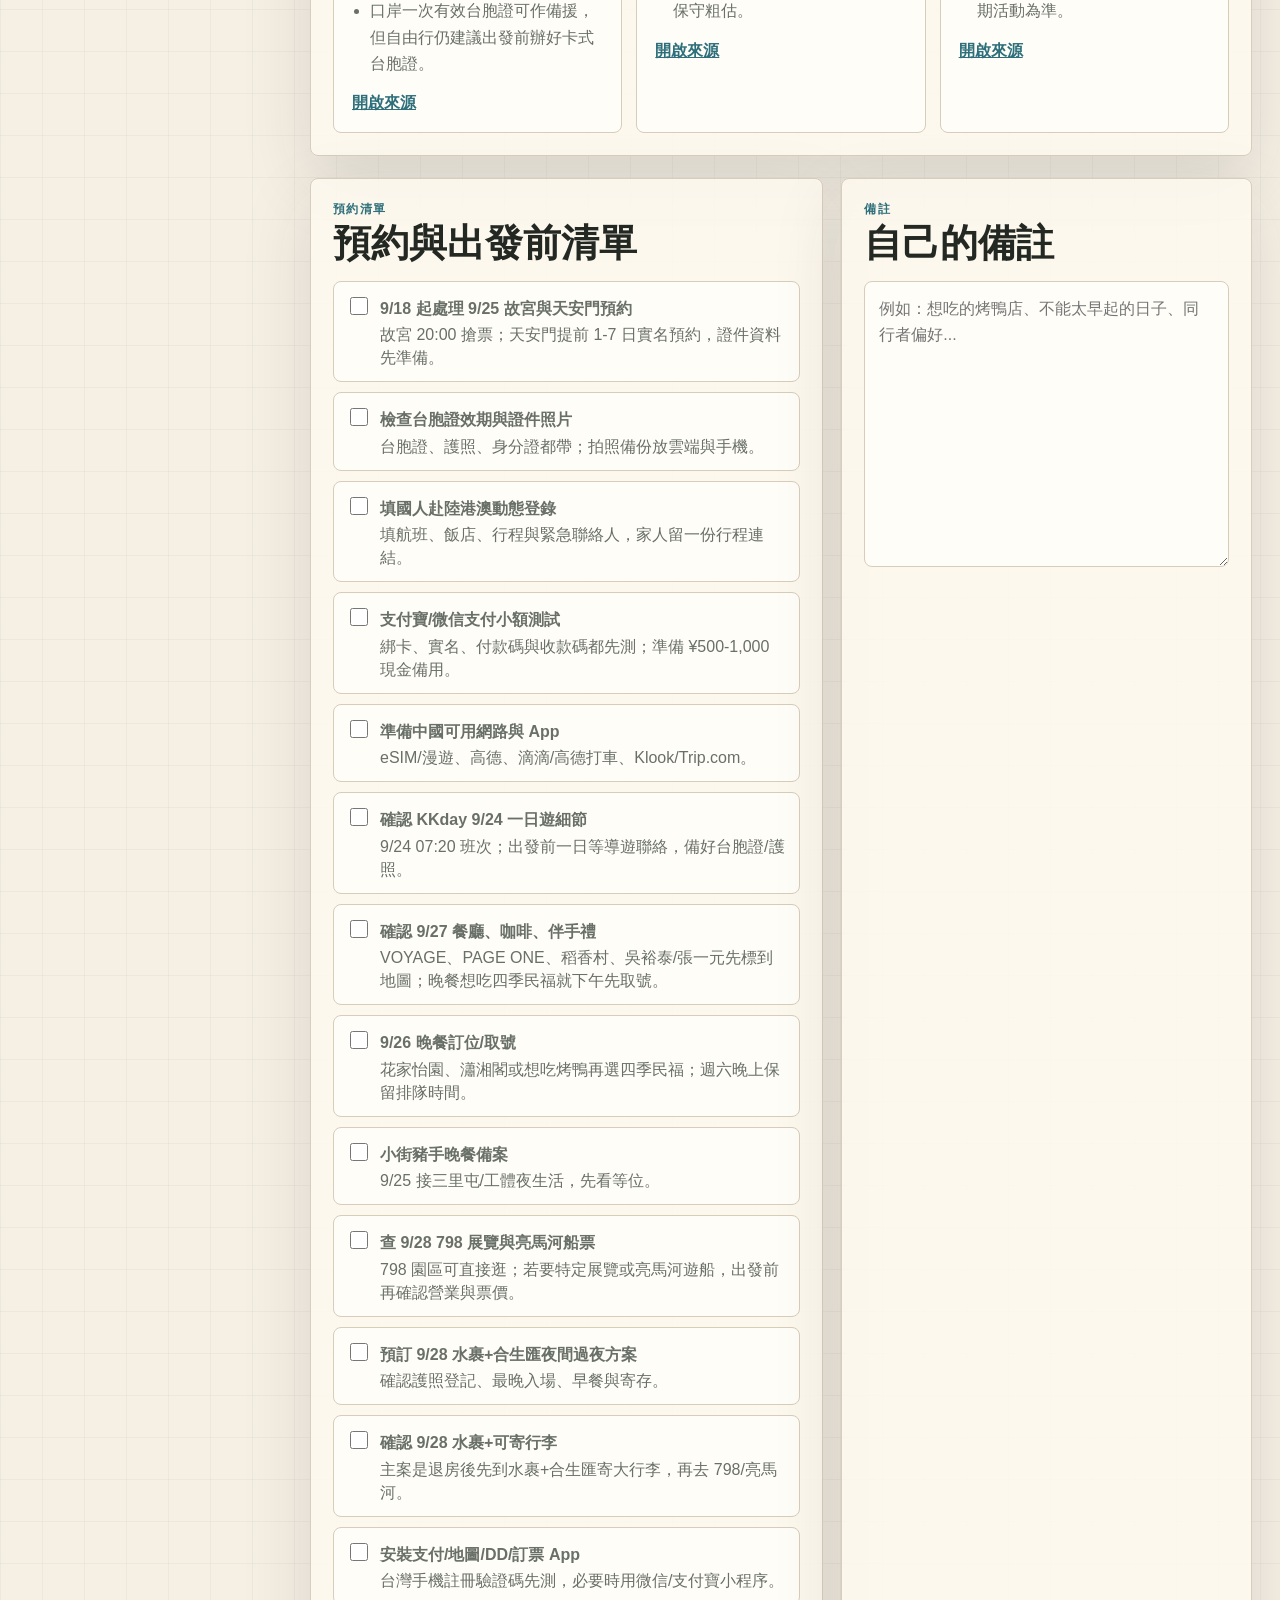
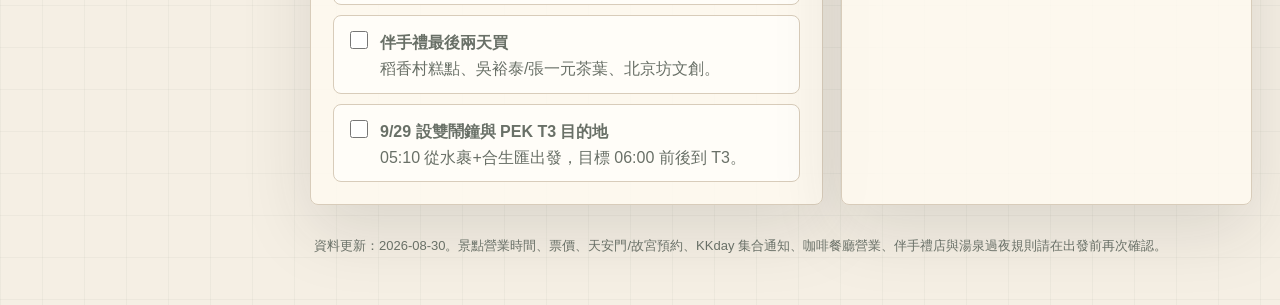
==== commit 6e44f57c: "Update Beijing trip pack with hutong cafe day and PWA offline assets. Co-authored-by: Cursor <cursor" ====
--- a/beijing/index.html
+++ b/beijing/index.html
@@ -71,10 +71,10 @@
         <section class="hero-grid" id="overview">
           <div class="hero-copy">
             <p class="eyebrow">手機出發包</p>
-            <h1>北京 6 晚：KKday 長城園林、故宮、胡同、798 與湯泉過夜。</h1>
+            <h1>北京 6 晚：KKday 長城園林、故宮、胡同咖啡與湯泉。</h1>
             <p>
               把會用到的資訊放在手機上：離線可看每日行程、預約清單與備註；
-              另可下載 .ics，把故宮搶票、KKday 9/24 一日團、環球備案、湯泉與返程提醒加入行事曆。
+              另可下載 .ics，把故宮搶票、KKday 9/24 一日團、胡同咖啡伴手禮、湯泉與返程提醒加入行事曆。
             </p>
             <div class="hero-actions">
               <a class="button primary" href="#itinerary">看每日行程</a>
@@ -100,8 +100,8 @@
             </article>
             <article>
               <span class="kicker">出發包</span>
-              <strong>故宮/天安門 9/18 起處理</strong>
-              <small>下載 .ics 後，手機行事曆會提醒搶票、tour、湯泉和返程。</small>
+              <strong>9/24 KKday、9/27 胡同咖啡</strong>
+              <small>下載 .ics 後，手機行事曆會提醒搶票、tour、咖啡伴手禮、湯泉和返程。</small>
             </article>
           </div>
         </section>
@@ -123,10 +123,11 @@
           </figure>
           <figure>
             <img
-              src="https://commons.wikimedia.org/wiki/Special:FilePath/Kunming%20Lake%20%28Summer%20Palace%2C%20Beijing%29%20in%20summer.JPG?width=900"
-              alt="頤和園昆明湖"
+              src="https://commons.wikimedia.org/wiki/Special:FilePath/Qianmen%20Street%2C%20Beijing%2C%20China.jpg?width=900"
+              onerror="this.closest('figure').remove()"
+              alt="北京前門與胡同街區"
             />
-            <figcaption>頤和園</figcaption>
+            <figcaption>前門與北京坊</figcaption>
           </figure>
           <figure>
             <img
@@ -149,7 +150,7 @@
           <div class="departure-grid">
             <article class="info-card dark">
               <h3>下載 .ics 提醒</h3>
-              <p>包含故宮搶票、長城 tour、環球備案、湯泉過夜與返程鬧鐘。</p>
+              <p>包含故宮搶票、KKday 一日遊、胡同咖啡伴手禮、湯泉過夜與返程鬧鐘。</p>
               <button class="button primary" type="button" id="downloadCalendar">下載行事曆</button>
             </article>
             <article class="info-card">
@@ -364,7 +365,7 @@
         </section>
 
         <footer class="page-footer">
-          <span>資料更新：2026-08-25。景點營業時間、票價、天安門/故宮預約、餐廳排隊與湯泉過夜規則請在出發前再次確認。</span>
+          <span>資料更新：2026-08-30。景點營業時間、票價、天安門/故宮預約、KKday 集合通知、咖啡餐廳營業、伴手禮店與湯泉過夜規則請在出發前再次確認。</span>
         </footer>
       </main>
     </div>
